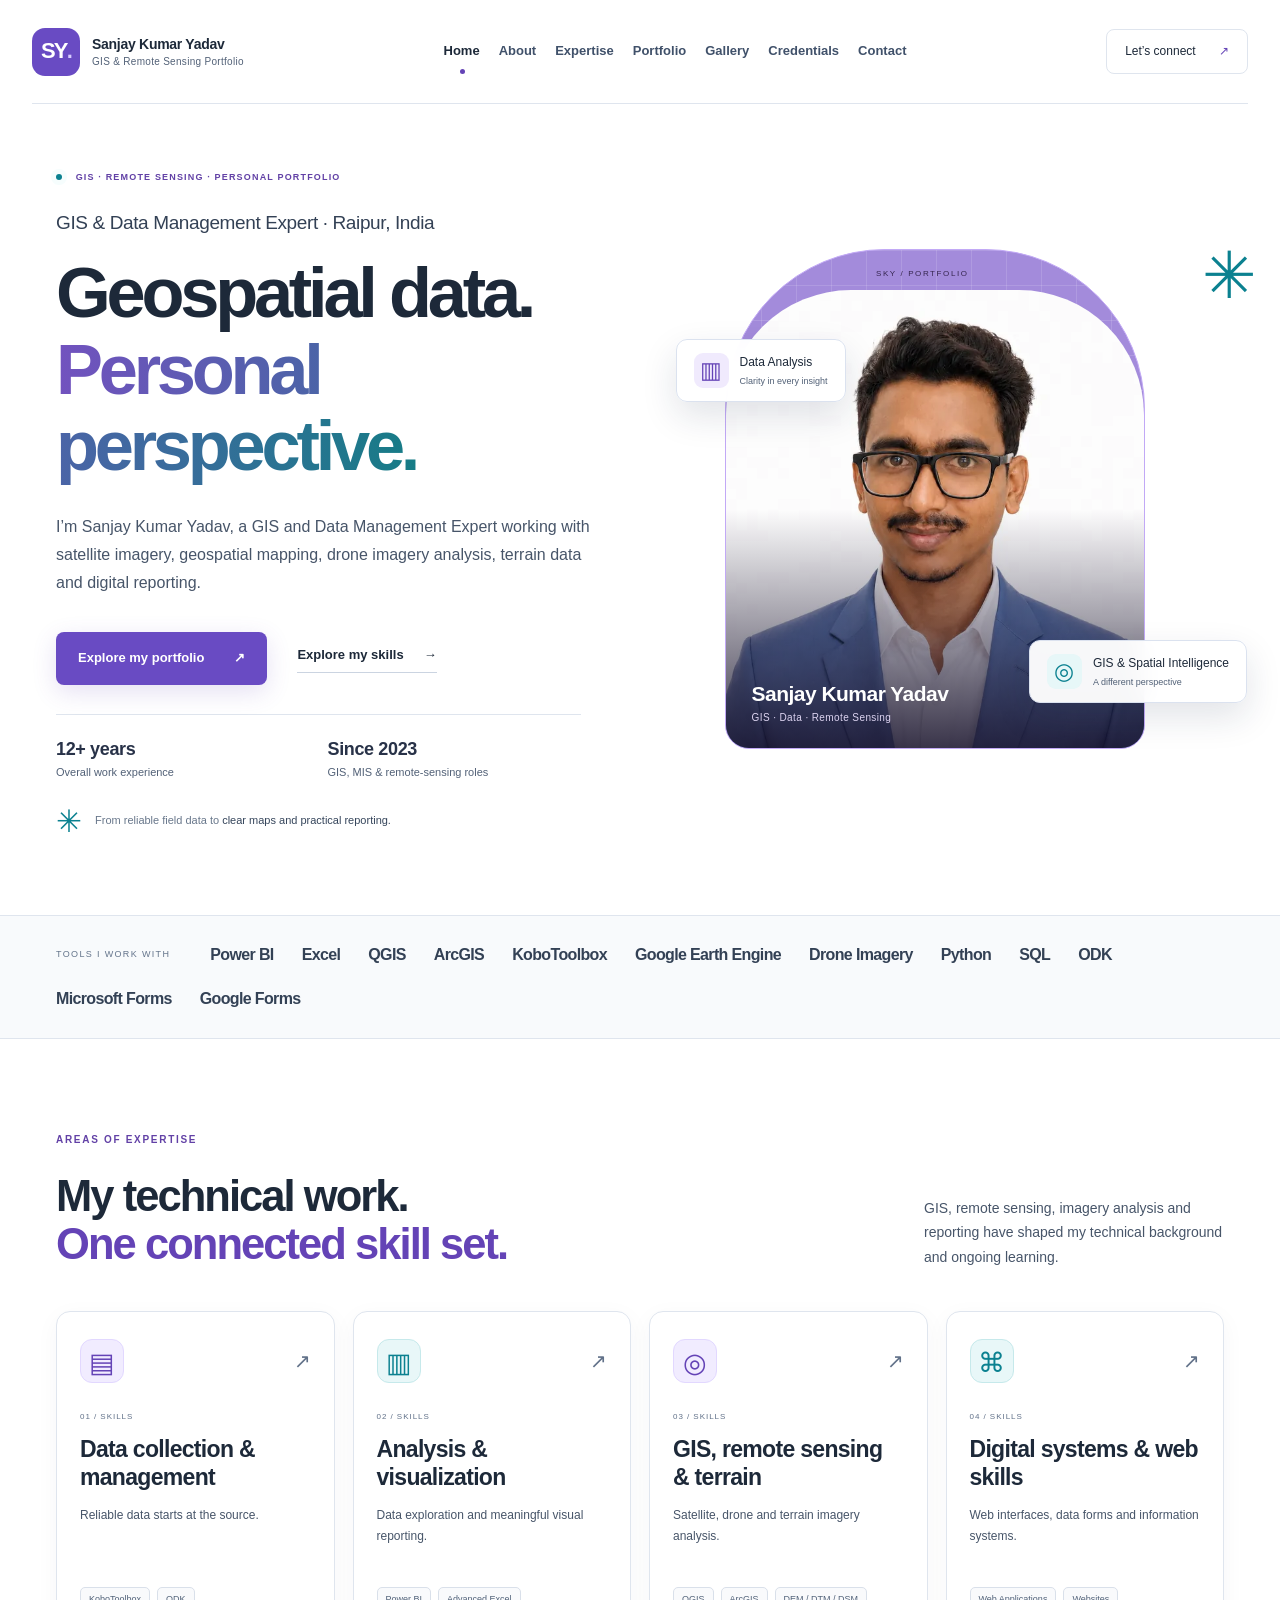
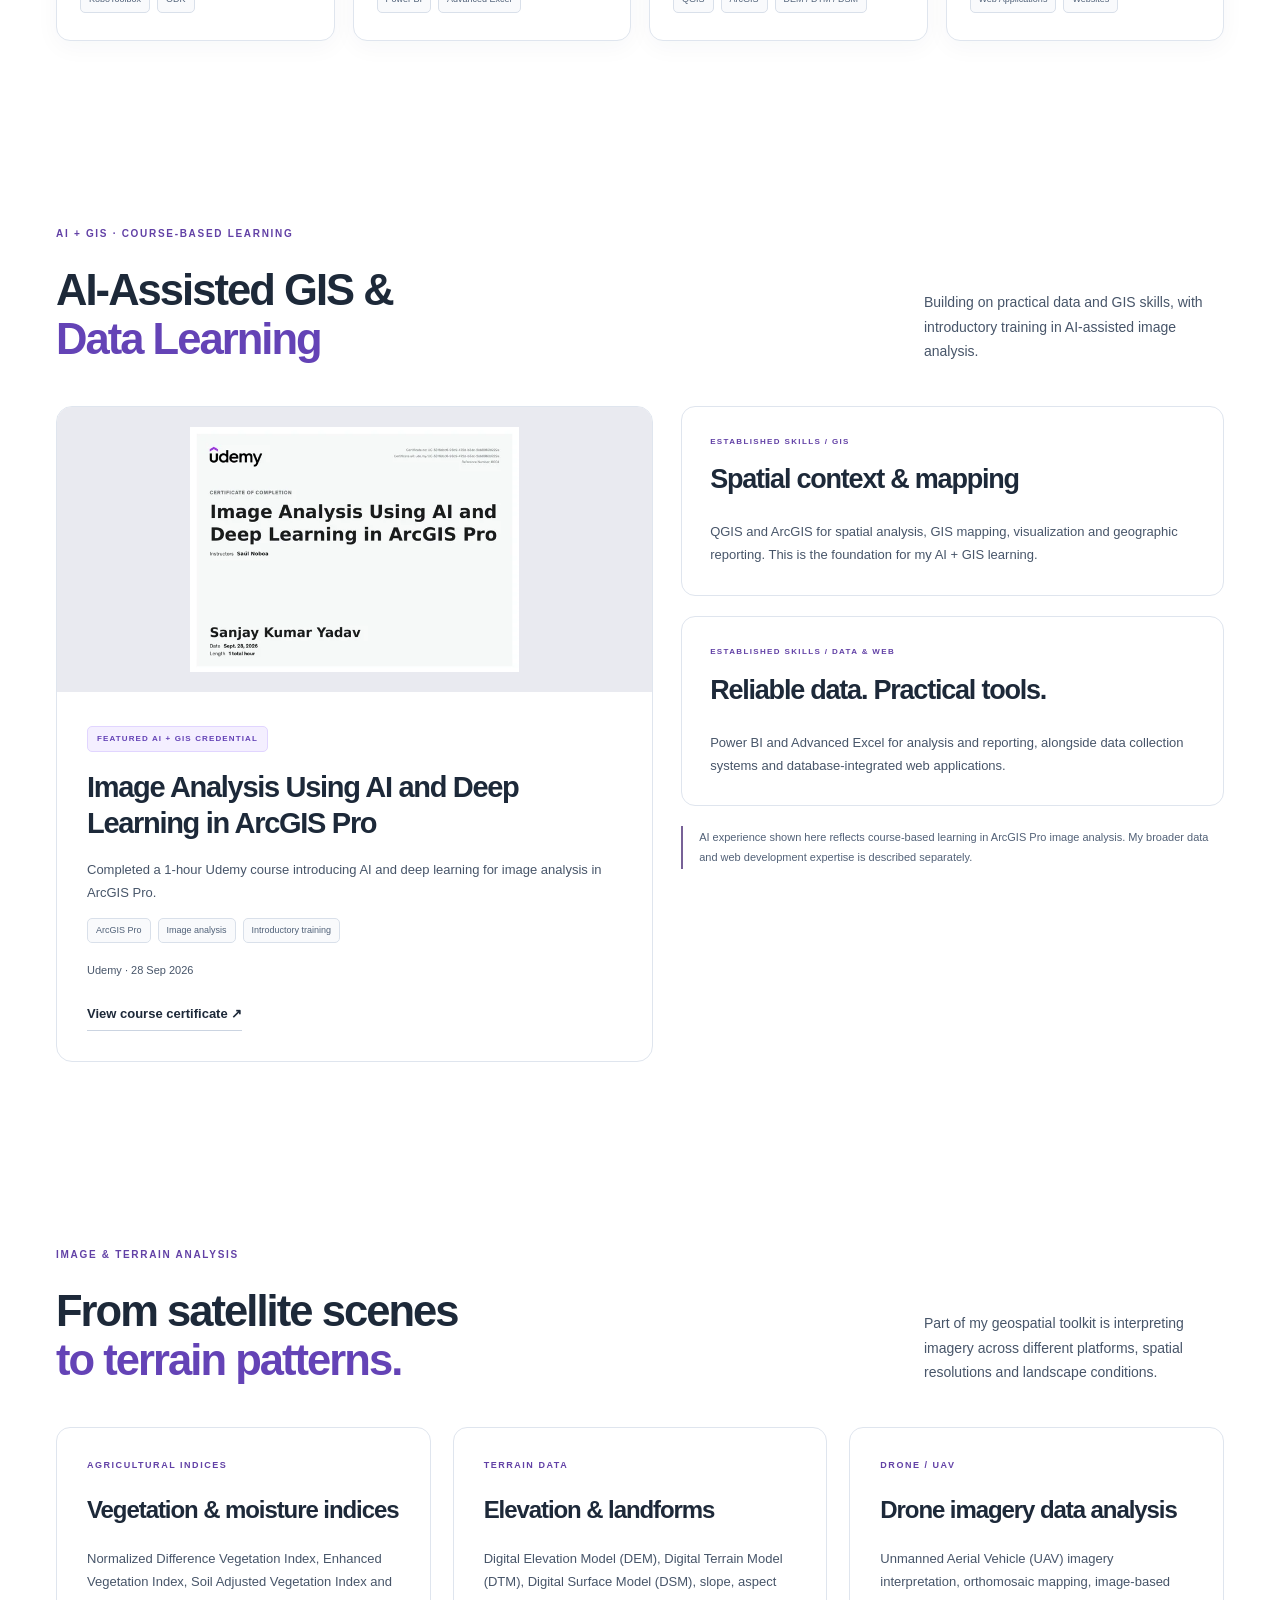
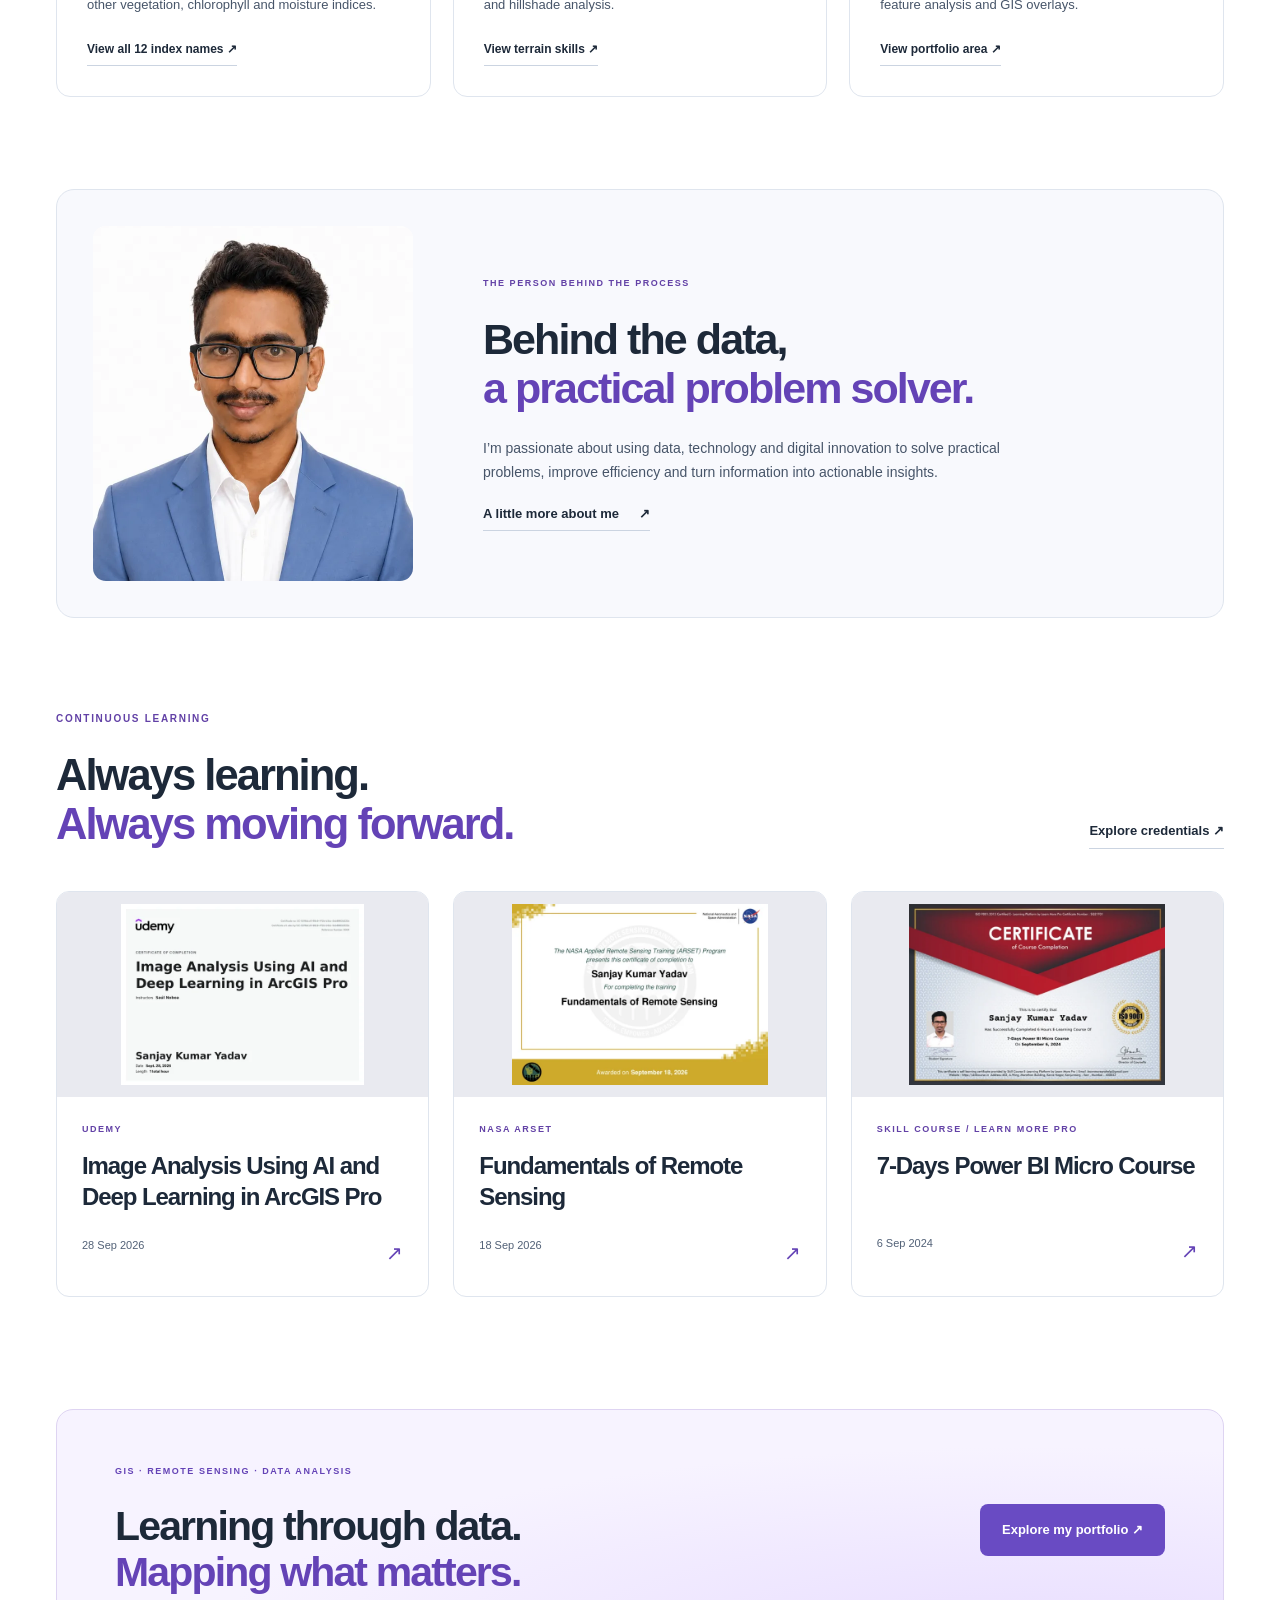
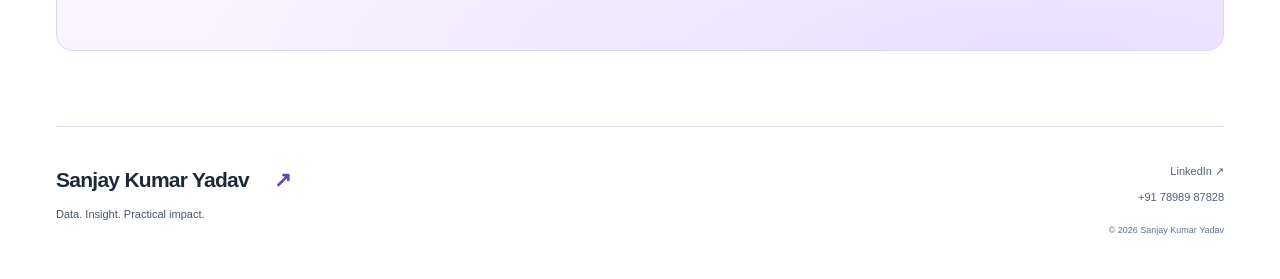
==== docs/index.html @ ac474610 "Include SQL ODK Microsoft Forms and Google Forms in portfolio toolkits" ====
<!doctype html>
<html lang="en"><head>
<meta charset="utf-8">
<meta name="viewport" content="width=device-width,initial-scale=1">
<meta name="theme-color" content="#ffffff">
<meta name="color-scheme" content="light">
<meta name="robots" content="index,follow,max-image-preview:large">
<title>GIS &amp; Remote Sensing Portfolio | Sanjay Kumar Yadav</title>
<meta name="description" content="Personal GIS and remote sensing portfolio of Sanjay Kumar Yadav: multispectral satellite imagery, drone image analysis, terrain models, data visualization and professional experience.">
<link rel="canonical" href="https://sanjayyadaw94-coder.github.io/sky.in/">
<meta property="og:site_name" content="Sanjay Kumar Yadav | GIS Portfolio">
<meta property="og:type" content="website">
<meta property="og:title" content="GIS &amp; Remote Sensing Portfolio | Sanjay Kumar Yadav">
<meta property="og:description" content="Personal GIS and remote sensing portfolio of Sanjay Kumar Yadav: multispectral satellite imagery, drone image analysis, terrain models, data visualization and professional experience.">
<meta property="og:url" content="https://sanjayyadaw94-coder.github.io/sky.in/">
<meta property="og:image" content="https://sanjayyadaw94-coder.github.io/sky.in/assets/portrait.png">
<meta property="og:image:alt" content="Sanjay Kumar Yadav">
<meta name="twitter:card" content="summary">
<meta name="twitter:title" content="GIS &amp; Remote Sensing Portfolio | Sanjay Kumar Yadav">
<meta name="twitter:description" content="Personal GIS and remote sensing portfolio of Sanjay Kumar Yadav: multispectral satellite imagery, drone image analysis, terrain models, data visualization and professional experience.">
<link rel="icon" href="assets/favicon.svg" type="image/svg+xml">
<link rel="stylesheet" href="assets/style.css">
<script src="assets/site.js" defer></script>
<script type="application/ld+json">{"@context":"https://schema.org","@type":"Person","name":"Sanjay Kumar Yadav","jobTitle":"GIS and Data Management Expert","description":"GIS, remote sensing, MIS, data management, reporting and digital solutions professional","address":{"@type":"PostalAddress","addressLocality":"Raipur","addressRegion":"Chhattisgarh","addressCountry":"IN"},"worksFor":{"@type":"Organization","name":"Chhattisgarh Agricon Samiti"},"alumniOf":[],"knowsAbout":["Geographic information systems","Remote sensing","Data analysis","Dashboard development","Digital data collection"],"sameAs":["https://www.linkedin.com/in/sanjay-yadav94"],"url":"https://sanjayyadaw94-coder.github.io/sky.in/"}</script></head>
<body><a class="skip" href="#main">Skip to content</a><header class="header"><a class="brand" href="index.html" aria-label="Sanjay Kumar Yadav home"><span class="monogram">SY<span>.</span></span><span>Sanjay Kumar Yadav<b>GIS &amp; Remote Sensing Portfolio</b></span></a><button type="button" class="menu-button" aria-expanded="false" aria-controls="navigation">Menu <span>☰</span></button><nav id="navigation" aria-label="Main navigation"><a href="index.html" aria-current="page">Home</a><a href="about.html">About</a><a href="expertise.html">Expertise</a><a href="projects.html">Portfolio</a><a href="gallery.html">Gallery</a><a href="credentials.html">Credentials</a><a href="contact.html">Contact</a></nav><a class="header-contact" href="contact.html">Let’s connect <span>↗</span></a></header>
<main id="main">
<section class="hero wrap"><div class="hero-copy">
<p class="eyebrow"><span class="status-dot" aria-hidden="true"></span> GIS · REMOTE SENSING · PERSONAL PORTFOLIO</p>
<p class="hero-hello">GIS &amp; Data Management Expert · Raipur, India</p>
<h1>Geospatial data.<br><em>Personal perspective.</em></h1>
<p class="intro">I’m Sanjay Kumar Yadav, a GIS and Data Management Expert working with satellite imagery, geospatial mapping, drone imagery analysis, terrain data and digital reporting.</p>
<div class="actions"><a class="button" href="projects.html">Explore my portfolio <span aria-hidden="true">↗</span></a><a class="text-link" href="expertise.html">Explore my skills <span aria-hidden="true">→</span></a></div>
<div class="hero-facts" aria-label="Experience highlights"><div><strong>12+ years</strong><span>Overall work experience</span></div><div><strong>Since 2023</strong><span>GIS, MIS &amp; remote-sensing roles</span></div></div>
<div class="hero-signature"><span class="signature-mark" aria-hidden="true">✳</span><span>From reliable field data to <b>clear maps and practical reporting.</b></span></div>
</div><div class="hero-art"><div class="portrait-stage"><span class="portrait-orbit orbit-one"></span><span class="portrait-orbit orbit-two"></span><span class="portrait-grid"></span><span class="portrait-corner">SKY / PORTFOLIO</span><img src="assets/portrait.webp" alt="Sanjay Kumar Yadav, GIS and data management professional" width="1122" height="1402" decoding="async" fetchpriority="high" srcset="assets/portrait-640.webp 640w, assets/portrait.webp 1122w" sizes="(max-width:760px) 90vw, 500px"><div class="portrait-name">Sanjay Kumar Yadav<span>GIS · Data · Remote Sensing</span></div></div><div class="floating-label label-analysis"><span class="badge-icon">▥</span><span>Data Analysis<b>Clarity in every insight</b></span></div><div class="floating-label label-gis"><span class="badge-icon">◎</span><span>GIS & Spatial Intelligence<b>A different perspective</b></span></div><div class="float-star" aria-hidden="true">✳</div></div></section>
<div class="tools-strip"><div class="wrap"><span>TOOLS I WORK WITH</span><strong>Power BI</strong><strong>Excel</strong><strong>QGIS</strong><strong>ArcGIS</strong><strong>KoboToolbox</strong><strong>Google Earth Engine</strong><strong>Drone Imagery</strong><strong>Python</strong><strong>SQL</strong><strong>ODK</strong><strong>Microsoft Forms</strong><strong>Google Forms</strong></div></div>
<section class="section wrap"><div class="section-head reveal"><div><p class="eyebrow">AREAS OF EXPERTISE</p><h2>My technical work.<br><em>One connected skill set.</em></h2></div><p>GIS, remote sensing, imagery analysis and reporting have shaped my technical background and ongoing learning.</p></div><div class="service-grid"><a class="service-card reveal" href="expertise.html#service-01"><div class="card-top"><span class="service-icon">▤</span><span>↗</span></div><span class="service-number">01 / SKILLS</span><h3>Data collection &amp; management</h3><p>Reliable data starts at the source.</p><div class="tags"><span>KoboToolbox</span><span>ODK</span></div></a><a class="service-card reveal" href="expertise.html#service-02"><div class="card-top"><span class="service-icon">▥</span><span>↗</span></div><span class="service-number">02 / SKILLS</span><h3>Analysis &amp; visualization</h3><p>Data exploration and meaningful visual reporting.</p><div class="tags"><span>Power BI</span><span>Advanced Excel</span></div></a><a class="service-card reveal" href="expertise.html#service-03"><div class="card-top"><span class="service-icon">◎</span><span>↗</span></div><span class="service-number">03 / SKILLS</span><h3>GIS, remote sensing &amp; terrain</h3><p>Satellite, drone and terrain imagery analysis.</p><div class="tags"><span>QGIS</span><span>ArcGIS</span><span>DEM / DTM / DSM</span></div></a><a class="service-card reveal" href="expertise.html#service-04"><div class="card-top"><span class="service-icon">⌘</span><span>↗</span></div><span class="service-number">04 / SKILLS</span><h3>Digital systems &amp; web skills</h3><p>Web interfaces, data forms and information systems.</p><div class="tags"><span>Web Applications</span><span>Websites</span></div></a></div></section>
<section class="section wrap ai-section" id="ai-digital-solutions" aria-labelledby="ai-heading">
  <div class="section-head">
    <div><p class="eyebrow">AI + GIS · COURSE-BASED LEARNING</p><h2 id="ai-heading">AI-Assisted GIS &amp;<br><em>Data Learning</em></h2></div>
    <p>Building on practical data and GIS skills, with introductory training in AI-assisted image analysis.</p>
  </div>
  <div class="ai-layout">
    <article class="ai-feature reveal">
      <a class="ai-certificate-image" href="assets/certificates/image-analysis-using-ai-and-deep-learning-in-arcgis-pro.pdf" target="_blank" rel="noopener"><img src="assets/certificates/thumbs/image-analysis-using-ai-and-deep-learning-in-arcgis-pro.webp" alt="Certificate of completion: Image Analysis Using AI and Deep Learning in ArcGIS Pro" width="560" height="380" loading="lazy"></a>
      <div class="ai-feature-copy"><span class="ai-label">FEATURED AI + GIS CREDENTIAL</span><h3>Image Analysis Using AI and Deep Learning in ArcGIS Pro</h3><p>Completed a 1-hour Udemy course introducing AI and deep learning for image analysis in ArcGIS Pro.</p><div class="tags"><span>ArcGIS Pro</span><span>Image analysis</span><span>Introductory training</span></div><p class="ai-date">Udemy · 28 Sep 2026</p><a class="text-link" href="assets/certificates/image-analysis-using-ai-and-deep-learning-in-arcgis-pro.pdf" target="_blank" rel="noopener">View course certificate ↗</a></div>
    </article>
    <div class="ai-foundations">
      <article class="plain-card reveal"><p class="eyebrow">ESTABLISHED SKILLS / GIS</p><h3>Spatial context &amp; mapping</h3><p>QGIS and ArcGIS for spatial analysis, GIS mapping, visualization and geographic reporting. This is the foundation for my AI + GIS learning.</p></article>
      <article class="plain-card reveal"><p class="eyebrow">ESTABLISHED SKILLS / DATA &amp; WEB</p><h3>Reliable data. Practical tools.</h3><p>Power BI and Advanced Excel for analysis and reporting, alongside data collection systems and database-integrated web applications.</p></article>
      <p class="ai-scope">AI experience shown here reflects course-based learning in ArcGIS Pro image analysis. My broader data and web development expertise is described separately.</p>
    </div>
  </div>
</section>

<section class="section wrap portfolio-focus" aria-labelledby="portfolio-focus-heading"><div class="section-head"><div><p class="eyebrow">IMAGE &amp; TERRAIN ANALYSIS</p><h2 id="portfolio-focus-heading">From satellite scenes<br><em>to terrain patterns.</em></h2></div><p>Part of my geospatial toolkit is interpreting imagery across different platforms, spatial resolutions and landscape conditions.</p></div><div class="three-grid">
<article class="plain-card"><p class="eyebrow">AGRICULTURAL INDICES</p><h3>Vegetation &amp; moisture indices</h3><p>Normalized Difference Vegetation Index, Enhanced Vegetation Index, Soil Adjusted Vegetation Index and other vegetation, chlorophyll and moisture indices.</p><a class="text-link" href="expertise.html#agri-indices">View all 12 index names ↗</a></article>
<article class="plain-card"><p class="eyebrow">TERRAIN DATA</p><h3>Elevation &amp; landforms</h3><p>Digital Elevation Model (DEM), Digital Terrain Model (DTM), Digital Surface Model (DSM), slope, aspect and hillshade analysis.</p><a class="text-link" href="expertise.html#sensors-terrain">View terrain skills ↗</a></article>
<article class="plain-card"><p class="eyebrow">DRONE / UAV</p><h3>Drone imagery data analysis</h3><p>Unmanned Aerial Vehicle (UAV) imagery interpretation, orthomosaic mapping, image-based feature analysis and GIS overlays.</p><a class="text-link" href="projects.html#drone-imagery">View portfolio area ↗</a></article>
</div></section>
<section class="about-band wrap reveal"><img src="assets/portrait.webp" alt="Sanjay Kumar Yadav" width="360" height="430" loading="lazy" decoding="async" srcset="assets/portrait-640.webp 640w, assets/portrait.webp 1122w" sizes="(max-width:760px) 90vw, 500px"><div><p class="eyebrow">THE PERSON BEHIND THE PROCESS</p><h2>Behind the data,<br><em>a practical problem solver.</em></h2><p>I’m passionate about using data, technology and digital innovation to solve practical problems, improve efficiency and turn information into actionable insights.</p><a class="text-link" href="about.html">A little more about me <span>↗</span></a></div><span class="vertical-word" aria-hidden="true">CONNECT THE DOTS</span></section>
<section class="section wrap"><div class="section-head"><div><p class="eyebrow">CONTINUOUS LEARNING</p><h2>Always learning.<br><em>Always moving forward.</em></h2></div><a class="text-link" href="credentials.html">Explore credentials ↗</a></div><div class="credential-mini"><a class="mini-credential reveal" href="credentials.html#ai-gis-credential"><img src="assets/certificates/thumbs/image-analysis-using-ai-and-deep-learning-in-arcgis-pro.webp" alt="Image Analysis Using AI and Deep Learning in ArcGIS Pro certificate" width="560" height="380" loading="lazy"><div><p class="eyebrow">Udemy</p><h3>Image Analysis Using AI and Deep Learning in ArcGIS Pro</h3><span>28 Sep 2026 <b>↗</b></span></div></a><a class="mini-credential reveal" href="credentials.html#fundamentals-remote-sensing"><img src="assets/certificates/thumbs/fundamentals-of-remote-sensing.webp" alt="Fundamentals of Remote Sensing certificate" width="560" height="380" loading="lazy"><div><p class="eyebrow">NASA ARSET</p><h3>Fundamentals of Remote Sensing</h3><span>18 Sep 2026 <b>↗</b></span></div></a><a class="mini-credential reveal" href="credentials.html#power-bi-micro-course"><img src="assets/certificates/thumbs/7-days-power-bi-micro-course.webp" alt="7-Days Power BI Micro Course certificate" width="560" height="380" loading="lazy"><div><p class="eyebrow">Skill Course / Learn More Pro</p><h3>7-Days Power BI Micro Course</h3><span>6 Sep 2024 <b>↗</b></span></div></a></div></section>
<section class="cta wrap reveal"><div><p class="eyebrow">GIS · REMOTE SENSING · DATA ANALYSIS</p><h2>Learning through data.<br><em>Mapping what matters.</em></h2></div><a class="button light" href="projects.html">Explore my portfolio ↗</a></section></main><footer class="wrap footer"><div><a class="footer-name" href="index.html">Sanjay Kumar Yadav<span>↗</span></a><p>Data. Insight. Practical impact.</p></div><div><a href="https://www.linkedin.com/in/sanjay-yadav94" target="_blank" rel="noopener noreferrer">LinkedIn ↗</a><a href="tel:+917898987828">+91 78989 87828</a><small>© 2026 Sanjay Kumar Yadav</small></div></footer></body></html>
---- docs/assets/style.css ----
:root{--bg:#ffffff;--panel:#ffffff;--panel2:#f7f9fc;--ink:#1d2939;--muted:#526177;--line:#dfe5ee;--accent:#6443b6;--violet:#694bc3;--cyan:#0b8190;--sans:'Segoe UI',Arial,sans-serif}*{box-sizing:border-box}
html{scroll-behavior:smooth;scroll-padding-top:100px}
body{margin:0;background:var(--bg);color:var(--ink);font-family:var(--sans);font-size:16px;line-height:1.75}
a{color:inherit;text-decoration:none}
button{font:inherit}
img{display:block;max-width:100%;height:auto}
p,h1,h2,h3{margin-top:0}
p{color:var(--muted)}
h1,h2,h3{line-height:1.12;letter-spacing:-.045em}
h1{font-size:clamp(56px,5.7vw,86px);font-weight:650;margin-bottom:28px}
h2{font-size:clamp(32px,3.4vw,49px);font-weight:600;margin-bottom:24px}
h3{font-size:27px;font-weight:600}
em{font-style:normal;color:var(--accent)}
a:focus-visible,button:focus-visible{outline:3px solid var(--cyan);outline-offset:6px}
.wrap{width:min(1240px,calc(100% - 112px));margin-inline:auto}
.header{width:min(1360px,calc(100% - 64px));margin:auto;min-height:104px;display:flex;align-items:center;justify-content:space-between;gap:28px;border-bottom:1px solid var(--line);position:relative;z-index:10}
.brand{display:flex;align-items:center;gap:12px;white-space:nowrap}
.monogram{display:flex;align-items:center;justify-content:center;background:var(--violet);border-radius:13px;font-size:22px;font-weight:750;letter-spacing:-.08em;width:48px;height:48px;color:#fff}
.monogram span{color:#d7cbff}
.brand>span:last-child{font-size:14px;font-weight:600;line-height:1.5;letter-spacing:-.02em}
.brand b{display:block;color:var(--muted);font-size:10px;font-weight:400;letter-spacing:.03em}
.header nav{display:flex;gap:27px;font-size:13px;color:#aeb6c5}
.header nav a{padding:9px 0;position:relative}
.header nav a:hover,.header nav a[aria-current]{color:white}
.header nav a[aria-current]:after{content:'';position:absolute;width:5px;height:5px;background:var(--accent);border-radius:50%;bottom:-2px;left:calc(50% - 2px)}
.header-contact{background:#212334;border:1px solid #3a354f;border-radius:8px;padding:11px 18px;font-size:12px;white-space:nowrap}
.header-contact span{color:var(--accent);margin-left:20px}
.menu-button{display:none}
.hero{display:grid;grid-template-columns:1.2fr 1fr;align-items:center;gap:70px;padding-block:88px 96px;min-height:730px}
.eyebrow{font-size:10px;font-weight:650;letter-spacing:.17em;text-transform:uppercase;color:var(--accent);margin-bottom:24px;line-height:1.7}
.hero .eyebrow{font-size:9px;letter-spacing:.13em}
.status-dot{width:6px;height:6px;background:var(--cyan);border-radius:50%;display:inline-block;margin-right:10px;box-shadow:0 0 0 5px #83dfe412}
.hero-hello{font-size:21px;letter-spacing:-.02em;color:#cdd2df;margin-bottom:15px}
.hero h1{font-size:clamp(56px,5.7vw,83px);letter-spacing:-.06em}
.hero h1 em{background:linear-gradient(90deg,#b8a2ff,#83dfe4);background-clip:text;-webkit-background-clip:text;color:transparent}
.intro{font-size:16px;line-height:1.85;max-width:460px}
.actions{display:flex;align-items:center;gap:30px;flex-wrap:wrap;margin-top:35px}
.button{display:inline-flex;align-items:center;justify-content:center;gap:30px;border-radius:8px;background:var(--violet);color:white;padding:15px 22px;font-size:13px;font-weight:600;box-shadow:0 7px 28px #7147e023;transition:transform .2s,background .2s}
.button:hover{transform:translateY(-3px);background:#9c7af5}
.text-link{display:inline-flex;gap:20px;align-items:center;font-size:13px;font-weight:600;color:var(--ink);border-bottom:1px solid #424b60;padding-bottom:5px}
.text-link:hover{color:var(--accent)}
.hero-signature{display:flex;align-items:center;gap:13px;margin-top:42px;font-size:11px;color:#939fb5;line-height:1.6}
.hero-signature b{font-weight:500;color:#c0c9da}
.signature-mark{font-size:31px;color:var(--cyan);line-height:1}
.hero-art{position:relative;padding:10px 6px 18px}
.portrait-stage{position:relative;background:#a38bdb;border-radius:160px 160px 24px 24px;isolation:isolate;aspect-ratio:.84;max-height:500px;border:1px solid #c2a9f6;overflow:hidden}
.portrait-stage>img{position:absolute;width:100%;height:92%;object-fit:cover;object-position:center top;bottom:0;z-index:1;mix-blend-mode:normal;border-radius:125px 125px 0 0}
.portrait-stage:after{content:'';position:absolute;bottom:0;left:0;right:0;height:48%;background:linear-gradient(transparent,#17112ad9);z-index:2}
.portrait-grid{position:absolute;inset:0;background-image:linear-gradient(#fff2 1px,transparent 1px),linear-gradient(90deg,#fff2 1px,transparent 1px);background-size:35px 35px}
.portrait-corner{position:absolute;top:17px;left:36%;font-size:8px;letter-spacing:.2em;color:#362650;z-index:3}
.portrait-name{position:absolute;z-index:3;bottom:22px;left:26px;color:white;font-size:21px;font-weight:600;line-height:1.6;letter-spacing:-.025em}
.portrait-name span{display:block;font-size:10px;font-weight:400;letter-spacing:.04em;color:#ddd4f1}
.floating-label{position:absolute;z-index:4;display:flex;align-items:center;gap:11px;padding:13px 17px;background:#171d2bee;border:1px solid #3b4358;border-radius:11px;box-shadow:0 14px 35px #0004;backdrop-filter:blur(12px);font-size:12px;line-height:1.45;animation:float 6s ease-in-out infinite}
.floating-label b{display:block;font-size:9px;font-weight:400;color:#a7b1c5;margin-top:3px}
.label-analysis{left:-43px;top:100px}
.label-gis{right:-23px;bottom:64px;animation-delay:-3s}
.badge-icon{width:35px;height:35px;border-radius:9px;background:#ac94ff1c;color:var(--accent);display:grid;place-items:center;font-size:23px}
.label-gis .badge-icon{color:var(--cyan);background:#83dfe417}
.float-star{position:absolute;right:-32px;top:4px;font-size:65px;line-height:1;color:var(--cyan);z-index:5;animation:rotate 30s linear infinite}
.tools-strip{background:#111623;border-block:1px solid var(--line);padding-block:25px}
.tools-strip .wrap{display:flex;gap:28px;justify-content:space-between;align-items:center}
.tools-strip span{font-size:9px;letter-spacing:.15em;color:#818fa9}
.tools-strip strong{font-size:21px;letter-spacing:-.04em;font-weight:550;color:#c0cada}
.section{padding-block:92px}
.section-head{display:flex;justify-content:space-between;align-items:flex-end;gap:50px;margin-bottom:42px}
.section-head h2{margin-bottom:0}
.section-head>p{max-width:300px;font-size:14px;margin:0}
.service-grid{display:grid;grid-template-columns:repeat(4,1fr);gap:18px}
.service-card{padding:27px 23px;background:linear-gradient(135deg,#181e2d,#121824);border:1px solid var(--line);border-radius:14px;position:relative;display:flex;flex-direction:column;transition:transform .3s,border-color .3s;min-height:330px}
.service-card:hover{transform:translateY(-7px);border-color:#7c62ba}
.card-top{display:flex;justify-content:space-between;align-items:center;margin-bottom:27px}
.card-top>span:last-child{color:#77839d;font-size:20px}
.service-icon{width:44px;height:44px;display:grid;place-items:center;background:#a68aff16;color:var(--accent);border:1px solid #a68aff23;border-radius:12px;font-size:27px}
.service-card:nth-child(2n) .service-icon{color:var(--cyan);background:#83dfe412;border-color:#83dfe422}
.service-number{font-size:8px;color:#6e7c96;letter-spacing:.12em;margin-bottom:12px}
.service-card h3{font-size:23px;line-height:1.2;letter-spacing:-.03em;margin-bottom:14px}
.service-card p{font-size:12px;flex:1}
.tags{display:flex;flex-wrap:wrap;gap:7px}
.tags span{font-size:9px;border:1px solid #303a4d;padding:4px 8px;border-radius:5px;color:#a8b4cb}
.about-band{background:#141a28;border:1px solid var(--line);border-radius:18px;display:grid;grid-template-columns:320px 1fr;gap:70px;padding:36px;align-items:center;position:relative}
.about-band>img{width:100%;height:355px;object-fit:cover;object-position:50% 15%;border-radius:13px;background:#fff}
.about-band h2{font-size:43px;max-width:600px}
.about-band p{font-size:14px;max-width:560px}
.about-band .eyebrow{font-size:9px}
.vertical-word{display:none}
.credential-mini{display:grid;grid-template-columns:repeat(3,1fr);gap:24px}
.mini-credential{background:var(--panel);border:1px solid var(--line);border-radius:13px;overflow:hidden;transition:transform .25s}
.mini-credential:hover{transform:translateY(-5px)}
.mini-credential>img{width:100%;height:205px;object-fit:contain;background:#e9eaf0;padding:12px}
.mini-credential>div{padding:25px}
.mini-credential .eyebrow{font-size:9px;margin-bottom:13px}
.mini-credential h3{font-size:24px;min-height:60px;line-height:1.3}
.mini-credential span{font-size:11px;color:#9aa9c0;display:flex;justify-content:space-between}
.mini-credential span b{color:var(--accent);font-size:20px;font-weight:400}
.cta{background:radial-gradient(ellipse at 85% 100%,#3f2d65,transparent 60%),#1e2035;border:1px solid #3a3658;padding:54px 58px;display:flex;align-items:center;justify-content:space-between;gap:35px;border-radius:17px;margin-block:20px 75px;position:relative}
.cta .eyebrow{font-size:9px;color:#c3b2ff}
.cta h2{font-size:41px;margin:0}
.cta h2 em{color:#b6a1ff}
.button.light{background:#ece7ff;color:#29203c;box-shadow:none}
.button.light:hover{background:#d5c9ff}
.footer{border-top:1px solid var(--line);padding-block:35px 40px;display:flex;justify-content:space-between;gap:30px}
.footer-name{font-size:21px;font-weight:600;letter-spacing:-.035em}
.footer-name span{margin-left:25px;color:var(--accent)}
.footer p{font-size:11px;margin-top:7px}
.footer>div:last-child{display:flex;flex-direction:column;align-items:flex-end;gap:7px;font-size:11px;color:#b2bed4}
.footer small{font-size:9px;color:#738199;margin-top:9px}
.page-heading{padding-block:75px 48px;position:relative}
.page-heading h1{font-size:clamp(52px,6vw,85px);max-width:1000px}
.lead{max-width:670px;font-size:17px}
.about-detail{display:grid;grid-template-columns:360px 1fr;gap:75px;align-items:center;padding-block:15px 40px}
.portrait{aspect-ratio:4/4.8;object-fit:cover;object-position:50% 0;border-radius:20px;background:#fff;border:1px solid #706593}
.about-detail p{font-size:15px}
.about-detail .button{margin-top:14px}
.three-grid{display:grid;grid-template-columns:repeat(3,1fr);gap:22px;margin-top:35px}
.plain-card{background:var(--panel);border:1px solid var(--line);border-radius:14px;padding:30px}
.plain-card h3{font-size:27px}
.plain-card p{font-size:13px}
.plain-card .eyebrow{font-size:9px}
.expertise-list{display:grid;grid-template-columns:1fr 1fr;gap:24px;padding-bottom:10px}
.expertise-row{background:var(--panel);border:1px solid var(--line);border-radius:16px;padding:35px;display:grid;grid-template-columns:45px 1fr;gap:20px;position:relative;scroll-margin-top:30px}
.number{color:var(--accent);font-size:21px;font-weight:600}
.expertise-row h2{font-size:30px;margin-bottom:20px}
.expertise-row p{font-size:14px}
.expertise-row .tags span{font-size:10px}
.row-arrow{display:none}
.skill-cloud{display:flex;flex-wrap:wrap;gap:11px;margin-top:30px}
.skill-cloud span{background:var(--panel);border:1px solid var(--line);border-radius:8px;padding:11px 18px;font-size:12px;color:#c5cfe1}
.solution-list{display:grid;grid-template-columns:1fr 1fr;gap:30px;padding-bottom:60px}
.solution-card{border:1px solid var(--line);border-radius:16px;overflow:hidden;background:var(--panel)}
.solution-visual{background:#e4e8ee;position:relative;padding:15px 15px 20px}
.solution-visual>img{width:100%;max-height:280px;object-fit:contain}
.solution-visual>span{display:block;color:#5c6371;font-size:8px;letter-spacing:.15em;padding-left:15px}
.solution-copy{padding:32px}
.solution-copy h2{font-size:31px}
.solution-copy .eyebrow{font-size:9px}
.solution-copy p{font-size:14px}
.workflow{font-size:11px!important;background:#202738;border-left:2px solid var(--accent);padding:15px;border-radius:0 7px 7px 0;margin-block:25px}
.verification-note{border:1px solid #3a3555;border-left:3px solid var(--accent);border-radius:8px;background:#191a2b;padding:18px 23px;font-size:12px;color:#aeb7ca}
.verification-note strong{color:#e5ddff}
.filters{display:flex;gap:10px;flex-wrap:wrap;margin-block:30px}
.filters button{background:var(--panel);border:1px solid var(--line);border-radius:7px;padding:10px 17px;color:#acb8cf;font-size:12px;cursor:pointer}
.filters button.active{background:#9a79f2;color:white;border-color:#9a79f2}
.credentials-grid{display:grid;grid-template-columns:repeat(3,1fr);gap:23px;padding-bottom:60px}
.credential-card{display:flex;flex-direction:column;overflow:hidden;background:var(--panel);border:1px solid var(--line);border-radius:13px;padding:0 25px 25px}
.credential-card[hidden]{display:none}
.certificate-preview{display:block;margin:0 -25px 22px;background:#e9eaf0;border-bottom:1px solid var(--line);padding:14px}
.certificate-preview img{width:100%;height:190px;object-fit:contain}
.credential-card .eyebrow{font-size:9px;margin-bottom:13px}
.credential-card h2{font-size:23px;letter-spacing:-.02em;line-height:1.3;margin-bottom:16px}
.credential-card>p:not(.eyebrow){font-size:11px}
.credential-meta{display:flex;justify-content:space-between;gap:13px;border-top:1px solid var(--line);padding-top:14px;margin-top:auto;color:#b7c2d6;font-size:10px}
.credential-id{font-size:9px!important;overflow-wrap:anywhere;margin:13px 0 0}
.credential-card .text-link{align-self:flex-start;font-size:11px;margin-top:20px}
.diploma-preview{height:219px;margin:0 -25px 22px;display:flex;flex-direction:column;align-items:center;justify-content:center;gap:15px;background:radial-gradient(ellipse,#39305b,#1a1e30);font-size:9px;letter-spacing:.15em;color:#b5a0f3}
.diploma-preview span{font-size:60px;line-height:1}
.contact-grid{display:grid;grid-template-columns:1fr 1fr;gap:35px;padding-bottom:80px}
.contact-card{background:var(--panel);border:1px solid var(--line);border-radius:12px;padding:25px 30px;margin-bottom:15px;display:flex;flex-direction:column;transition:border-color .25s,transform .25s}
.contact-card:hover{border-color:var(--violet);transform:translateX(4px)}
.contact-card .eyebrow{font-size:9px;margin-bottom:12px}
.contact-card strong{font-size:27px;font-weight:550;letter-spacing:-.035em;line-height:1.35}
.contact-card>span:last-child{font-size:11px;color:#8f9db6;margin-top:10px}
.contact-panel{border:1px solid #43395f;background:radial-gradient(ellipse at 100% 0,#35264e,transparent 70%),#1a1d2d;padding:40px;border-radius:16px}
.contact-panel h2{font-size:40px}
.contact-panel p,.contact-panel ol{font-size:13px;color:#b8bfd3}
.contact-panel .eyebrow{font-size:9px;color:var(--accent)}
.contact-panel ol{padding-left:20px;line-height:2.2;margin-block:25px}
.privacy-note{font-size:10px!important;margin-top:25px}
.skip{position:fixed;top:-100px;left:10px;padding:12px;background:var(--violet);color:white;z-index:100}
.skip:focus{top:10px}
.sr-only{position:absolute;width:1px;height:1px;padding:0;margin:-1px;overflow:hidden;clip:rect(0,0,0,0);white-space:nowrap;border:0}
.reveal{transition:opacity .6s,transform .6s}
.awaiting{opacity:0;transform:translateY(18px)}
@keyframes float{0%,100%{transform:translateY(0)}50%{transform:translateY(-9px)}}
@keyframes rotate{to{transform:rotate(360deg)}}
@media(max-width:1150px){.wrap{width:calc(100% - 70px)}
.header{width:calc(100% - 50px)}
.header nav{gap:18px}
.header-contact{display:none}
.hero{gap:50px;padding-block:65px}
.hero h1{font-size:65px}
.hero .eyebrow{font-size:8px}
.hero-art{max-width:420px}
.service-grid{grid-template-columns:repeat(2,1fr)}
.service-card{min-height:300px}
.service-card h3{font-size:27px}
.about-band{grid-template-columns:260px 1fr;gap:38px}
.about-band h2{font-size:35px}
.credentials-grid{grid-template-columns:repeat(2,1fr)}
.tools-strip strong{font-size:18px}
.label-analysis{left:-23px}
.label-gis{right:-10px}
.float-star{right:-15px}
.expertise-row{padding:27px;grid-template-columns:30px 1fr;gap:12px}
.expertise-row h2{font-size:28px}}
@media(max-width:760px){.wrap{width:calc(100% - 40px)}
.header{width:calc(100% - 40px);min-height:83px;gap:15px}
.brand>span:last-child{font-size:12px}
.brand b{font-size:8px}
.monogram{width:40px;height:40px;font-size:20px;border-radius:10px}
.menu-button{display:block;background:var(--panel);color:#cdd5e4;border:1px solid #343e53;border-radius:7px;font-size:11px;padding:8px 12px}
.menu-button span{margin-left:7px}
.header nav{display:none;position:absolute;top:calc(100% + 1px);left:-20px;right:-20px;padding:20px 25px;background:#151b29;border-bottom:1px solid #3d4155;box-shadow:0 20px 30px #0005;flex-direction:column;gap:12px}
.header nav.open{display:flex}
.header nav a{align-self:flex-start}
.hero{grid-template-columns:1fr;gap:40px;padding-block:45px 55px;min-height:0}
.hero .eyebrow{font-size:8px;letter-spacing:.1em;margin-bottom:25px}
.hero-hello{font-size:20px}
.hero h1{font-size:clamp(49px,10.4vw,70px);letter-spacing:-.055em;margin-bottom:25px}
.intro{font-size:15px;max-width:100%}
.actions{gap:25px;margin-top:28px}
.button{font-size:12px;padding:14px 20px;gap:25px}
.hero-signature{margin-top:28px;font-size:10px}
.hero-art{width:calc(100% - 40px);max-width:390px;margin-inline:auto;padding-top:10px}
.portrait-stage{aspect-ratio:.87;border-radius:140px 140px 18px 18px}
.portrait-stage>img{height:91%}
.portrait-name{font-size:18px;bottom:20px;left:22px}
.portrait-name span{font-size:9px}
.floating-label{padding:10px 12px;font-size:10px;gap:8px;border-radius:9px}
.floating-label b{font-size:8px}
.badge-icon{width:29px;height:29px;font-size:21px}
.label-analysis{left:-24px;top:70px}
.label-gis{right:-24px;bottom:58px}
.float-star{font-size:44px;right:-17px;top:10px}
.tools-strip .wrap{flex-wrap:wrap;justify-content:flex-start;gap:17px 27px}
.tools-strip span{width:100%;font-size:8px}
.tools-strip strong{font-size:18px}
.section{padding-block:60px}
.section-head{display:block;margin-bottom:30px}
.section-head>p,.section-head>a{margin-top:22px;max-width:100%}
.section-head>p{font-size:13px}
.service-grid{gap:13px}
.service-card{padding:21px 17px;min-height:295px;border-radius:12px}
.service-card h3{font-size:22px}
.card-top{margin-bottom:22px}
.service-icon{width:38px;height:38px;font-size:24px}
.service-number{font-size:7px}
.service-card p{font-size:11px}
.tags{gap:4px}
.tags span{font-size:8px;padding:3px 6px}
.about-band{grid-template-columns:1fr;gap:28px;padding:24px}
.about-band>img{height:340px;max-width:300px}
.about-band h2{font-size:33px}
.about-band p{font-size:13px}
.credential-mini{grid-template-columns:1fr;gap:22px}
.mini-credential>img{height:215px}
.mini-credential h3{min-height:0;font-size:25px}
.cta{display:block;padding:32px 26px;margin-block:10px 50px}
.cta h2{font-size:32px}
.cta .button{margin-top:28px}
.footer{display:block;padding-block:25px}
.footer>div:last-child{align-items:flex-start;margin-top:24px}
.page-heading{padding-block:48px 30px}
.page-heading h1{font-size:clamp(46px,10.3vw,68px)}
.lead{font-size:15px}
.about-detail{grid-template-columns:1fr;gap:30px;padding-top:5px}
.portrait{max-width:350px}
.about-detail p{font-size:14px}
.three-grid{grid-template-columns:1fr}
.expertise-list{grid-template-columns:1fr;gap:18px}
.expertise-row{padding:27px 22px;grid-template-columns:28px 1fr}
.expertise-row h2{font-size:28px}
.expertise-row p{font-size:13px}
.skill-cloud{gap:8px}
.skill-cloud span{font-size:10px;padding:8px 12px}
.solution-list{grid-template-columns:1fr;gap:25px}
.solution-copy{padding:25px}
.solution-copy h2{font-size:29px}
.solution-copy p{font-size:13px}
.credentials-grid{grid-template-columns:1fr}
.certificate-preview img{height:205px}
.credential-card h2{font-size:24px}
.verification-note{font-size:11px;padding:18px}
.filters{gap:7px}
.filters button{font-size:10px;padding:9px 12px}
.contact-grid{grid-template-columns:1fr;gap:22px;padding-bottom:45px}
.contact-card{padding:25px}
.contact-card strong{font-size:25px}
.contact-panel{padding:30px 25px}
.contact-panel h2{font-size:34px}}
@media(max-width:370px){.service-grid{grid-template-columns:1fr}
.hero h1{font-size:46px}
.hero .eyebrow{font-size:7px}
.brand>span:last-child{font-size:11px}}
@media(prefers-reduced-motion:reduce){html{scroll-behavior:auto}*,*:before,*:after{transition:none!important;animation:none!important}
.awaiting{opacity:1;transform:none}}
@media print{body{background:white;color:#111}
.header,.hero-art,.cta,.filters,.footer{display:none}
p{color:#333}
.wrap{width:100%}
.page-heading{padding-block:10px}
h1{font-size:42px}
h2,h3,em{color:#111}
.credential-card,.service-card,.plain-card{background:white;break-inside:avoid}
.awaiting{opacity:1;transform:none}
.credential-preview{background:white}}

/* Evidence-based AI + GIS learning feature. */
.ai-layout{display:grid;grid-template-columns:1.1fr 1fr;gap:28px}.ai-feature{border:1px solid #635088;background:linear-gradient(145deg,#222039,#131925);border-radius:16px;overflow:hidden}.ai-certificate-image{display:block;padding:20px;background:#e9eaf0}.ai-certificate-image img{width:100%;height:245px;object-fit:contain}.ai-feature-copy{padding:30px}.ai-label{display:inline-block;font-size:8px;font-weight:650;letter-spacing:.14em;color:#cab6ff;background:#ad8bff18;border:1px solid #ac94ff35;border-radius:5px;padding:5px 9px;margin-bottom:17px}.ai-feature h3{font-size:29px;line-height:1.25;margin-bottom:18px}.ai-feature p{font-size:13px}.ai-feature .ai-date{font-size:11px;margin-block:18px}.ai-foundations{display:flex;flex-direction:column;gap:20px}.ai-foundations .plain-card{padding:28px}.ai-foundations h3{font-size:27px}.ai-foundations .eyebrow{font-size:8px;margin-bottom:16px}.ai-foundations p{margin-bottom:0}.ai-scope{font-size:11px;color:#9eacc3;border-left:2px solid #776197;padding:2px 0 2px 16px;margin:0}.credential-card.ai-highlight{border-color:#ac94ff;box-shadow:0 0 0 1px #ac94ff20}.ai-highlight>.ai-label{align-self:flex-start}.ai-highlight>.eyebrow{margin-top:0}@media(max-width:760px){.ai-layout{grid-template-columns:1fr;gap:22px}.ai-feature-copy{padding:25px}.ai-feature h3{font-size:26px}.ai-certificate-image{padding:13px}.ai-certificate-image img{height:205px}.ai-foundations .plain-card{padding:25px}.ai-foundations h3{font-size:25px}.ai-section .section-head h2{font-size:31px}}

/* Detailed sample-data solution visuals. */
.solution-image-link{display:block}.solution-image-link:focus-visible{outline-offset:-5px}.solution-visual.dashboard,.solution-visual.map{background:#0c1220;padding:0}.solution-visual.dashboard img,.solution-visual.map img{width:100%;height:auto;max-height:none;object-fit:contain}.solution-visual>span{display:flex;justify-content:space-between;gap:12px;align-items:center;padding:14px 20px;font-size:8px;line-height:1.6}.solution-visual.dashboard>span,.solution-visual.map>span{color:#b9c6df;background:#182136;border-top:1px solid #34415b}.solution-visual>span>a{font-size:9px;color:#8de2eb;letter-spacing:0;white-space:nowrap}.solution-visual.forms>span>a,.solution-visual.web>span>a{color:#30485e}@media(max-width:420px){.solution-visual>span{padding:12px;font-size:7px}.solution-visual>span>a{font-size:8px}}

/* Responsive website and field-survey photo-style visuals. */
.solution-visual.forms,.solution-visual.web{background:#0c1220;padding:0}.solution-visual.forms img,.solution-visual.web img{width:100%;height:auto;aspect-ratio:8/5;max-height:none;object-fit:cover}.solution-visual.forms>span,.solution-visual.web>span{background:#182136;border-top:1px solid #34415b;color:#b9c6df}.solution-visual.forms>span>a,.solution-visual.web>span>a{color:#8de2eb}.visual-note{font-size:9px!important;color:#9daac1;border-left:2px solid #685490;padding-left:10px;margin-bottom:19px}


/* Light theme: white site background, accessible text and surfaces */
/* Theme tokens are defined at the top of this stylesheet. */
body { background: #ffffff; color: var(--ink); }
.header nav { color: #536177; }
.header nav a:hover,
.header nav a[aria-current] { color: var(--ink); }
.header-contact { background: #fff; border-color: var(--line); }
.hero-hello { color: #334155; }
.hero h1 em {
  background: linear-gradient(90deg, #7252bf, #167c86);
  -webkit-background-clip: text;
  background-clip: text;
}
.hero-signature { color: #68778b; }
.hero-signature b { color: #35455b; }
.text-link { border-bottom-color: #cbd4e1; }
.floating-label {
  color: var(--ink);
  background: rgba(255,255,255,.96);
  border-color: #dbe2ef;
  box-shadow: 0 14px 35px #1b2b4620;
}
.floating-label b { color: #526177; }
.badge-icon { background: #f0eafd; }
.label-gis .badge-icon { background: #e7f7f8; }
.tools-strip { background: #f8fafc; }
.tools-strip span { color: #64748b; }
.tools-strip strong { color: #334155; }
.service-card {
  background: #ffffff;
  box-shadow: 0 6px 24px #25354b0a;
}
.card-top>span:last-child,
.service-number { color: #617189; }
.service-icon { background: #f1ecff; border-color: #e2d8ff; }
.service-card:nth-child(2n) .service-icon {
  background: #e8f7f8;
  border-color: #c6e9eb;
}
.tags span { border-color: #d9e0ea; color: #506178; background: #f9fafc; }
.about-band { background: #f8f9fd; }
.mini-credential span { color: #526177; }
.cta {
  background: radial-gradient(ellipse at 85% 100%, #e8ddff, transparent 60%), #f7f3ff;
  border-color: #ded4f2;
}
.cta .eyebrow, .cta h2 em { color: var(--accent); }
.button.light { background: var(--violet); color: #ffffff; }
.button.light:hover { background: #5434aa; }
.footer>div:last-child { color: #526177; }
.footer small { color: #64748b; }
.skill-cloud span { color: #526177; }
.workflow { background: #f5f7fb; }
.verification-note {
  background: #faf8ff;
  border-color: #ded5f3;
  color: #526177;
}
.verification-note strong { color: #3f315d; }
.filters button { color: #526177; }
.credential-meta { color: #526177; }
.diploma-preview {
  background: radial-gradient(ellipse, #e6e0f8, #f8f9fd);
  color: #7152ac;
}
.contact-card>span:last-child { color: #526177; }
.contact-panel {
  background: radial-gradient(ellipse at 100% 0, #eee8fb, transparent 70%), #f9faff;
  border-color: #ded5f3;
}
.contact-panel p, .contact-panel ol { color: #526177; }
.ai-feature { background: #ffffff; border-color: var(--line); }
.ai-label { color: var(--accent); background: #f4efff; border-color: #e1d5ff; }
.ai-scope, .visual-note { color: #526177; }
.solution-visual.dashboard,
.solution-visual.map,
.solution-visual.forms,
.solution-visual.web { background: #f9fafc; }
.solution-visual.dashboard>span,
.solution-visual.map>span,
.solution-visual.forms>span,
.solution-visual.web>span {
  background: #ffffff;
  color: #526177;
  border-top-color: var(--line);
}
.solution-visual>span>a,
.solution-visual.forms>span>a,
.solution-visual.web>span>a { color: var(--accent); }
@media (max-width: 760px) {
  .menu-button { color: var(--ink); border-color: var(--line); }
  .header nav {
    background: #ffffff;
    border-bottom-color: var(--line);
    box-shadow: 0 20px 30px #1e293b1c;
  }
}


/* Portfolio refresh: CV-based GIS profile, careers and workflow case studies */
:root { color-scheme:light; }
body { -webkit-font-smoothing:antialiased; text-rendering:optimizeLegibility; }
main { overflow:clip; }
.header { max-width:1400px; }
.header nav { gap:19px; }
.header nav a { font-weight:600; }
.button { box-shadow:0 7px 24px #6443b62a; }
.button:focus-visible,.text-link:focus-visible { outline:3px solid #147d89; outline-offset:4px; }
.hero { min-height:700px; gap:56px; padding-block:66px 78px; }
.hero h1 { font-size:clamp(48px,5.5vw,76px); line-height:1.09; }
.hero-hello { font-size:19px; line-height:1.45; margin-bottom:18px; }
.hero .intro { max-width:540px; font-size:16px; line-height:1.75; }
.hero-facts { display:grid; grid-template-columns:repeat(2,minmax(0,1fr)); gap:18px; border-top:1px solid var(--line); padding-top:22px; margin-top:29px; max-width:525px; }
.hero-facts div { display:flex; flex-direction:column; gap:3px; }
.hero-facts strong { font-size:18px; line-height:1.35; letter-spacing:-.02em; color:#283248; font-weight:700; }
.hero-facts span { font-size:11px; line-height:1.6; color:var(--muted); }
.hero-signature { margin-top:24px; max-width:490px; }
.tools-strip .wrap { flex-wrap:wrap; justify-content:flex-start; gap:16px 28px; }
.tools-strip strong { font-size:16px; white-space:nowrap; }
.tools-strip span { margin-right:12px; }
.featured-grid { display:grid; grid-template-columns:repeat(3,minmax(0,1fr)); gap:22px; }
.featured-card { display:flex; flex-direction:column; padding:19px; border:1px solid var(--line); border-radius:17px; background:#fff; box-shadow:0 12px 36px #1f30470a; transition:transform .25s,box-shadow .25s,border-color .25s; }
.featured-card:hover { transform:translateY(-5px); box-shadow:0 18px 36px #1f30471a; border-color:#b8a4e4; }
.featured-card .eyebrow { font-size:9px; margin:17px 0 11px; }
.featured-card h3 { font-size:24px; letter-spacing:-.035em; line-height:1.3; margin-bottom:12px; }
.featured-card p:not(.eyebrow) { font-size:12px; line-height:1.75; flex:1; }
.featured-link { display:inline-block; align-self:flex-start; color:var(--accent); font-weight:650; font-size:12px; padding:6px 0; border-bottom:1px solid #dbd1f1; }
.featured-art { min-height:130px; display:flex; align-items:center; justify-content:center; gap:12px; border-radius:12px; background:linear-gradient(135deg,#f2ecff,#e9f6f9); color:#4c3983; font-size:17px; font-weight:700; letter-spacing:-.02em; }
.featured-art span:not(.visual-arrow) { background:#ffffffdb; border:1px solid #dfd8f3; border-radius:10px; padding:11px 15px; box-shadow:0 4px 12px #3d35510b; }
.featured-art .visual-arrow { color:#6b45bc; }
.art-s2 { background:linear-gradient(135deg,#f0f5fc,#e1f7ea); color:#285b51; }
.art-qa { background:linear-gradient(135deg,#f2f3fc,#f3edff); }
.showcase-note { margin-top:18px; font-size:11px; }
.projects-heading { max-width:1240px; }
.projects-heading h1 { max-width:1000px; }
.project-intro-pills { display:flex; flex-wrap:wrap; gap:9px; margin:25px 0 5px; }
.project-intro-pills span { padding:6px 12px; border-radius:100px; background:#f6f2ff; color:#6240a5; border:1px solid #e4d9fa; font-size:11px; font-weight:600; }
.project-disclosure { background:#f8f9fd; border:1px solid var(--line); border-radius:15px; padding:22px 28px; }
.project-disclosure strong { color:#2a344a; font-size:14px; }
.project-disclosure p { font-size:12px; margin:5px 0 0; line-height:1.7; }
.project-workflows { padding-top:74px; }
.project-workflows .filters { align-items:center; margin-block:0 24px; }
.filter-count { margin-left:auto; font-size:11px; color:var(--muted); }
.project-case-list { display:grid; gap:29px; }
.project-case { display:grid; grid-template-columns:minmax(0,.85fr) minmax(0,1.15fr); gap:32px; padding:24px; border:1px solid var(--line); border-radius:18px; background:#ffffff; box-shadow:0 14px 36px #28344e0c; scroll-margin-top:20px; }
.project-case[hidden] { display:none!important; }
.project-case-visual { min-height:360px; display:flex; flex-direction:column; justify-content:space-between; padding:20px; border-radius:12px; color:#21354f; overflow:hidden; background:linear-gradient(140deg,#f3efff,#eef7fc); position:relative; }
.project-case-visual:before { content:""; position:absolute; inset:0; pointer-events:none; opacity:.6; background-image:linear-gradient(#ffffff80 1px,transparent 1px),linear-gradient(90deg,#ffffff80 1px,transparent 1px); background-size:31px 31px; }
.project-case-visual.is-optical { background:linear-gradient(145deg,#e5f7eb,#e8f1ff); }
.project-case-visual.is-qa { background:linear-gradient(145deg,#eef5fc,#efeaff); }
.case-visual-header,.case-visual-footer { position:relative; z-index:1; display:flex; justify-content:space-between; gap:15px; flex-wrap:wrap; font-size:9px; letter-spacing:.1em; font-weight:700; color:#536483; }
.case-visual-footer { font-size:8px; }
.visual-steps { display:flex; align-items:center; justify-content:center; flex-wrap:wrap; gap:10px; position:relative; z-index:1; }
.visual-steps span { background:#ffffffed; color:#263b53; border:1px solid #cbd7ec; box-shadow:0 10px 26px #263a561a; border-radius:12px; padding:14px 15px; font-weight:700; font-size:14px; text-align:center; }
.visual-steps b { font-size:20px; color:var(--accent); }
.project-case-copy { padding:13px 8px 13px 0; }
.project-case-copy .eyebrow { margin-bottom:12px; }
.project-case-copy h2 { font-size:clamp(29px,3vw,39px); margin-bottom:15px; }
.project-summary { font-size:14px; line-height:1.75; }
.project-detail-grid { display:grid; grid-template-columns:1fr 1fr; gap:19px; padding-block:20px; margin:14px 0 17px; border-block:1px solid var(--line); }
.project-detail-grid div { min-width:0; }
.project-detail-grid dt { font-size:9px; font-weight:750; letter-spacing:.12em; text-transform:uppercase; color:var(--accent); margin-bottom:7px; }
.project-detail-grid dd { margin:0; color:var(--muted); font-size:11px; line-height:1.65; }
.project-case-copy .tags { margin-bottom:22px; }
.project-case-copy .tags span { font-size:10px; }
.case-contact { font-size:12px; }
.method-grid { display:grid; grid-template-columns:repeat(4,minmax(0,1fr)); gap:18px; }
.method-grid>div { padding:23px; border-radius:14px; background:#f8f9fd; border:1px solid var(--line); }
.method-grid span { display:block; color:var(--accent); font-size:12px; font-weight:750; margin-bottom:18px; }
.method-grid h3 { font-size:24px; margin-bottom:12px; }
.method-grid p { font-size:12px; line-height:1.7; margin-bottom:0; }
.career-grid { display:grid; grid-template-columns:minmax(0,1.2fr) minmax(0,1fr); gap:52px; }
.career-column { min-width:0; }
.career-column>h3 { font-size:26px; margin-bottom:22px; }
.career-timeline { list-style:none; padding:0 0 0 26px; margin:0; border-left:2px solid #e5dcf4; }
.career-timeline li { position:relative; padding:0 0 29px 6px; }
.career-timeline li:before { content:""; position:absolute; width:10px; height:10px; border-radius:50%; background:var(--violet); border:3px solid #fff; box-shadow:0 0 0 1px #c1b1df; left:-33px; top:6px; }
.career-timeline time { display:block; font-size:11px; color:var(--accent); font-weight:700; letter-spacing:.02em; margin-bottom:7px; }
.career-timeline strong { display:block; color:var(--ink); font-size:17px; line-height:1.4; }
.career-timeline li>span { display:block; color:#59677b; font-size:12px; margin-top:3px; }
.career-timeline p { font-size:12px; line-height:1.75; margin:9px 0 0; }
.education-panel { padding:22px; border:1px solid var(--line); border-radius:14px; background:#f8f9fc; margin-top:12px; }
.education-panel .eyebrow { margin-bottom:12px; }
.education-panel>div { display:flex; justify-content:space-between; gap:20px; padding:12px 0; border-bottom:1px solid var(--line); font-size:13px; }
.education-panel>div:last-child { border-bottom:none; }
.education-panel strong { color:var(--ink); }
.education-panel span { color:var(--muted); }
.education-strip { margin-block:0 43px; padding:28px 32px; background:#f9faff; border:1px solid var(--line); border-radius:16px; display:flex; justify-content:space-between; align-items:center; gap:22px; }
.education-strip .eyebrow { margin-bottom:8px; }
.education-strip h2 { font-size:29px; margin-bottom:6px; }
.education-strip p { margin:0; font-size:12px; }
.education-pair { display:flex; gap:16px; flex-wrap:wrap; }
.education-pair>div { display:flex; flex-direction:column; gap:5px; background:#fff; border:1px solid var(--line); border-radius:10px; padding:14px 20px; min-width:155px; }
.education-pair strong { font-size:14px; color:var(--ink); }
.education-pair span { font-size:12px; color:var(--muted); }
.contact-email { font-size:clamp(16px,2.2vw,22px)!important; overflow-wrap:anywhere; }
@media(max-width:1120px) {
 .hero { grid-template-columns:minmax(0,1.08fr) minmax(0,.92fr); gap:36px; }
 .hero h1 { font-size:clamp(44px,5.4vw,70px); }
 .featured-grid { gap:14px; }
 .featured-card { padding:16px; }
 .featured-card h3 { font-size:21px; }
}
@media(max-width:1050px) {
 .menu-button { display:block; margin-left:auto; background:#fff; color:var(--ink); border:1px solid var(--line); border-radius:8px; padding:9px 13px; cursor:pointer; }
 .header nav { display:none; position:absolute; top:calc(100% + 1px); left:-12px; right:-12px; flex-direction:column; gap:10px; padding:19px 25px; background:#fff; border:1px solid var(--line); border-radius:0 0 12px 12px; box-shadow:0 20px 30px #25365018; }
 .header nav.open { display:flex; }
 .header nav a { align-self:flex-start; }
}
@media(max-width:900px) {
 .featured-grid,.method-grid { grid-template-columns:repeat(2,minmax(0,1fr)); }
 .project-case { grid-template-columns:1fr; }
 .project-case-visual { min-height:240px; }
 .career-grid { grid-template-columns:1fr; gap:34px; }
}
@media(max-width:760px) {
 .hero { display:grid; grid-template-columns:1fr; gap:40px; padding-block:43px 52px; min-height:0; }
 .hero h1 { font-size:clamp(43px,9.8vw,62px); }
 .hero .intro { font-size:15px; }
 .hero-hello { font-size:16px; }
 .hero-facts strong { font-size:17px; }
 .tools-strip strong { font-size:15px; }
 .featured-grid,.method-grid,.project-detail-grid { grid-template-columns:1fr; }
 .featured-art { min-height:116px; }
 .featured-card h3 { font-size:24px; }
 .project-disclosure { padding:19px; }
 .project-case { padding:14px; gap:18px; }
 .project-case-visual { min-height:200px; padding:15px; }
 .project-case-copy { padding:6px 5px 11px; }
 .project-case-copy h2 { font-size:29px; }
 .project-detail-grid { gap:15px; }
 .filter-count { width:100%; margin:0; }
 .education-strip { display:block; padding:24px; }
 .education-pair { margin-top:17px; }
 .education-pair>div { flex:1; min-width:125px; }
 .career-column>h3 { font-size:24px; }
}
@media(max-width:420px) {
 .hero-facts { gap:9px; }
 .hero-facts strong { font-size:15px; }
 .featured-art { gap:7px; }
 .featured-art span:not(.visual-arrow) { padding:10px; font-size:13px; }
 .visual-steps span { font-size:11px; padding:10px; }
 .case-visual-header { font-size:8px; }
}

/* Portfolio index catalog and imagery capability cards */
.indices-section, .sensor-section { scroll-margin-top:28px; }
.indices-section { padding-top:78px; }
.sensor-grid .plain-card { display:flex; flex-direction:column; gap:5px; background:#fff; box-shadow:0 10px 30px #29415c0b; }
.sensor-grid .plain-card h3 { font-size:25px; }
.sensor-grid .plain-card p { font-size:12px; line-height:1.75; }
.sensor-grid .plain-card strong { color:#273d50; font-weight:650; }
.sensor-footnote { font-size:11px; color:var(--muted); padding:14px 0 0; line-height:1.7; }
.project-case-visual.is-drone { background:linear-gradient(145deg,#edf8ee,#e8f2ff); }
.project-case-visual.is-terrain { background:linear-gradient(145deg,#f8f1e8,#edf6ee); }
.portfolio-focus .plain-card { display:flex; flex-direction:column; }
.portfolio-focus .plain-card h3 { font-size:24px; }
.portfolio-focus .plain-card p:not(.eyebrow) { flex:1; }
.portfolio-focus .plain-card .text-link { align-self:flex-start; font-size:12px; margin-top:10px; }
.gallery-disclosure { font-size:12px; line-height:1.7; }
.header .brand { min-width:0; }
.header .brand>span:last-child { min-width:0; overflow-wrap:normal; }
.header .brand b { max-width:245px; overflow-wrap:normal; line-height:1.4; }
.header .menu-button { flex-shrink:0; }
@media(max-width:760px) {
.index-table { min-width:870px; }
 .indices-section, .sensor-section { padding-top:50px; }
 .sensor-grid { grid-template-columns:1fr; }
 .header { gap:8px; }
 .header .brand { gap:8px; }
 .header .brand>span:last-child { white-space:normal; line-height:1.3; }
 .header .brand b { font-size:8px; max-width:165px; }
 .header .menu-button { padding:8px 9px; }
}


/* Full-name-only index list */
.index-name-grid{list-style:none;margin:0;padding:0;display:grid;grid-template-columns:repeat(3,minmax(0,1fr));gap:15px}
.index-name-card{border:1px solid var(--line);background:#fff;border-radius:12px;padding:22px 20px;font-size:15px;font-weight:600;line-height:1.5;color:var(--ink);box-shadow:0 8px 23px #26374c0b}
@media(max-width:900px){.index-name-grid{grid-template-columns:repeat(2,minmax(0,1fr))}}
@media(max-width:560px){.index-name-grid{grid-template-columns:1fr}.index-name-card{padding:17px 18px}}


/* High-priority readable light portfolio: responsive type and contrast */
:root { color-scheme: light; }
body { background: var(--bg); color: var(--ink); }
p { color: #475569; }
button, a { -webkit-tap-highlight-color: transparent; }
a:focus-visible, button:focus-visible, .index-table-scroll:focus-visible { outline: 3px solid #0b7280; outline-offset: 3px; }
.header nav a { color: #40516a; }
.header nav a:hover, .header nav a[aria-current="page"] { color: #1d2939; }
.header nav a[aria-current="page"]::after { background: #6443b6; }
.filters button.active, .filters button[aria-pressed="true"] { background: #6241a6; border-color: #6241a6; color: #fff; }
.button:hover { background: #5435a3; color: #fff; }
.button.light:hover { background: #5435a3; color: #fff; }
.eyebrow { color: #6241a6; }
.index-name-card { color: #263448; }
.contact-card .eyebrow, .credential-card .eyebrow { color: #6241a6; }
@media (max-width: 1050px) {
  .header nav a { font-size: 15px; min-height: 42px; display: flex; align-items: center; }
  .menu-button { min-height: 44px; font-size: 14px; color: #1d2939; }
}
@media (max-width: 760px) {
  body { font-size: 16px; line-height: 1.65; }
  .eyebrow, .hero .eyebrow, .about-band .eyebrow,
  .cta .eyebrow, .plain-card .eyebrow,
  .credential-card .eyebrow, .ai-foundations .eyebrow,
  .contact-card .eyebrow, .contact-panel .eyebrow,
  .service-number, .service-card .service-number,
  .ai-label, .service-card .eyebrow { font-size: 11px; letter-spacing: .09em; }
  .brand > span:last-child { font-size: 13px; }
  .brand b, .header .brand b { font-size: 10px; }
  .menu-button { font-size: 14px; min-height: 44px; padding-inline: 12px; }
  .header nav a { font-size: 15px; }
  .intro, .lead, .about-detail p { font-size: 15px; }
  .hero-signature, .hero-signature b,
  .tools-strip span, .footer p, .footer small,
  .mini-credential span, .credential-mini span,
  .credential-card > p:not(.eyebrow), .credential-meta,
  .verification-note, .ai-scope, .privacy-note,
  .solution-visual > span, .visual-note, .visual-note a,
  .case-visual-header, .case-visual-footer,
  .project-case-copy .eyebrow, .project-detail-grid dt,
  .project-detail-grid dd, .project-case-copy .tags span,
  .project-disclosure p, .showcase-note,
  .footer > div:last-child, .footer small { font-size: 12px; }
  .status-dot { width: 7px; height: 7px; }
  .tags span, .service-card .tags span,
  .expertise-row .tags span, .skill-cloud span,
  .credential-card .text-link { font-size: 12px; line-height: 1.5; }
  .service-card p, .plain-card p,
  .ai-feature p, .ai-foundations p,
  .project-summary, .solution-copy p,
  .solution-copy .workflow { font-size: 13px; line-height: 1.7; }
  .service-card h3 { font-size: 21px; }
  .floating-label { font-size: 12px; }
  .floating-label b { font-size: 11px; color: #475569; }
  .portrait-corner, .service-icon, .service-number { line-height: 1.5; }
  .portrait-corner { font-size: 10px; }
  .filters button { font-size: 13px; min-height: 44px; padding: 10px 14px; }
  .text-link, .button, .case-contact, .featured-link { font-size: 13px; }
  .button { min-height: 44px; }
  .header nav { background: #fff; }
  .about-band p, .footer > div:last-child, .section-head > p { color: #475569; }
  .index-name-card { font-size: 15px; }
}
@media (max-width: 370px) {
  .hero .eyebrow { font-size: 10px; }
  .brand > span:last-child { font-size: 12px; }
  .brand b, .header .brand b { font-size: 9px; }
}
@media (prefers-contrast: more) {
  :root { --muted: #334155; --line: #9aa9bd; }
  .service-card, .plain-card, .project-case, .index-name-card { border-color: #8995a9; }
  .filters button:focus-visible, a:focus-visible, button:focus-visible { outline-width: 4px; }
}

/* Floating index icons and explanatory captions */
.index-name-card { display:flex; align-items:flex-start; gap:15px; min-height:138px; }
.index-float-icon { flex:none; display:inline-flex; align-items:center; justify-content:center; width:43px; height:43px; border-radius:12px; background:#eef6f2; border:1px solid #d6e8df; font-size:22px; line-height:1; animation:indexIconFloat 4s ease-in-out infinite; animation-delay:var(--float-delay,0s); }
.index-card-copy { display:flex; flex-direction:column; gap:8px; min-width:0; }
.index-card-name { font-size:14px; line-height:1.45; font-weight:700; color:#243448; }
.index-card-use { font-size:12px; line-height:1.65; color:#526177; font-weight:400; }
.index-use-note { font-size:12px; line-height:1.7; margin-top:18px; }
@keyframes indexIconFloat { 0%,100%{transform:translateY(0)} 50%{transform:translateY(-6px)} }
@media(max-width:760px) { .index-name-card { min-height:118px; } .index-card-name { font-size:15px; } .index-card-use { font-size:13px; } }
@media(prefers-reduced-motion:reduce) { .index-float-icon { animation:none; transform:none; } }
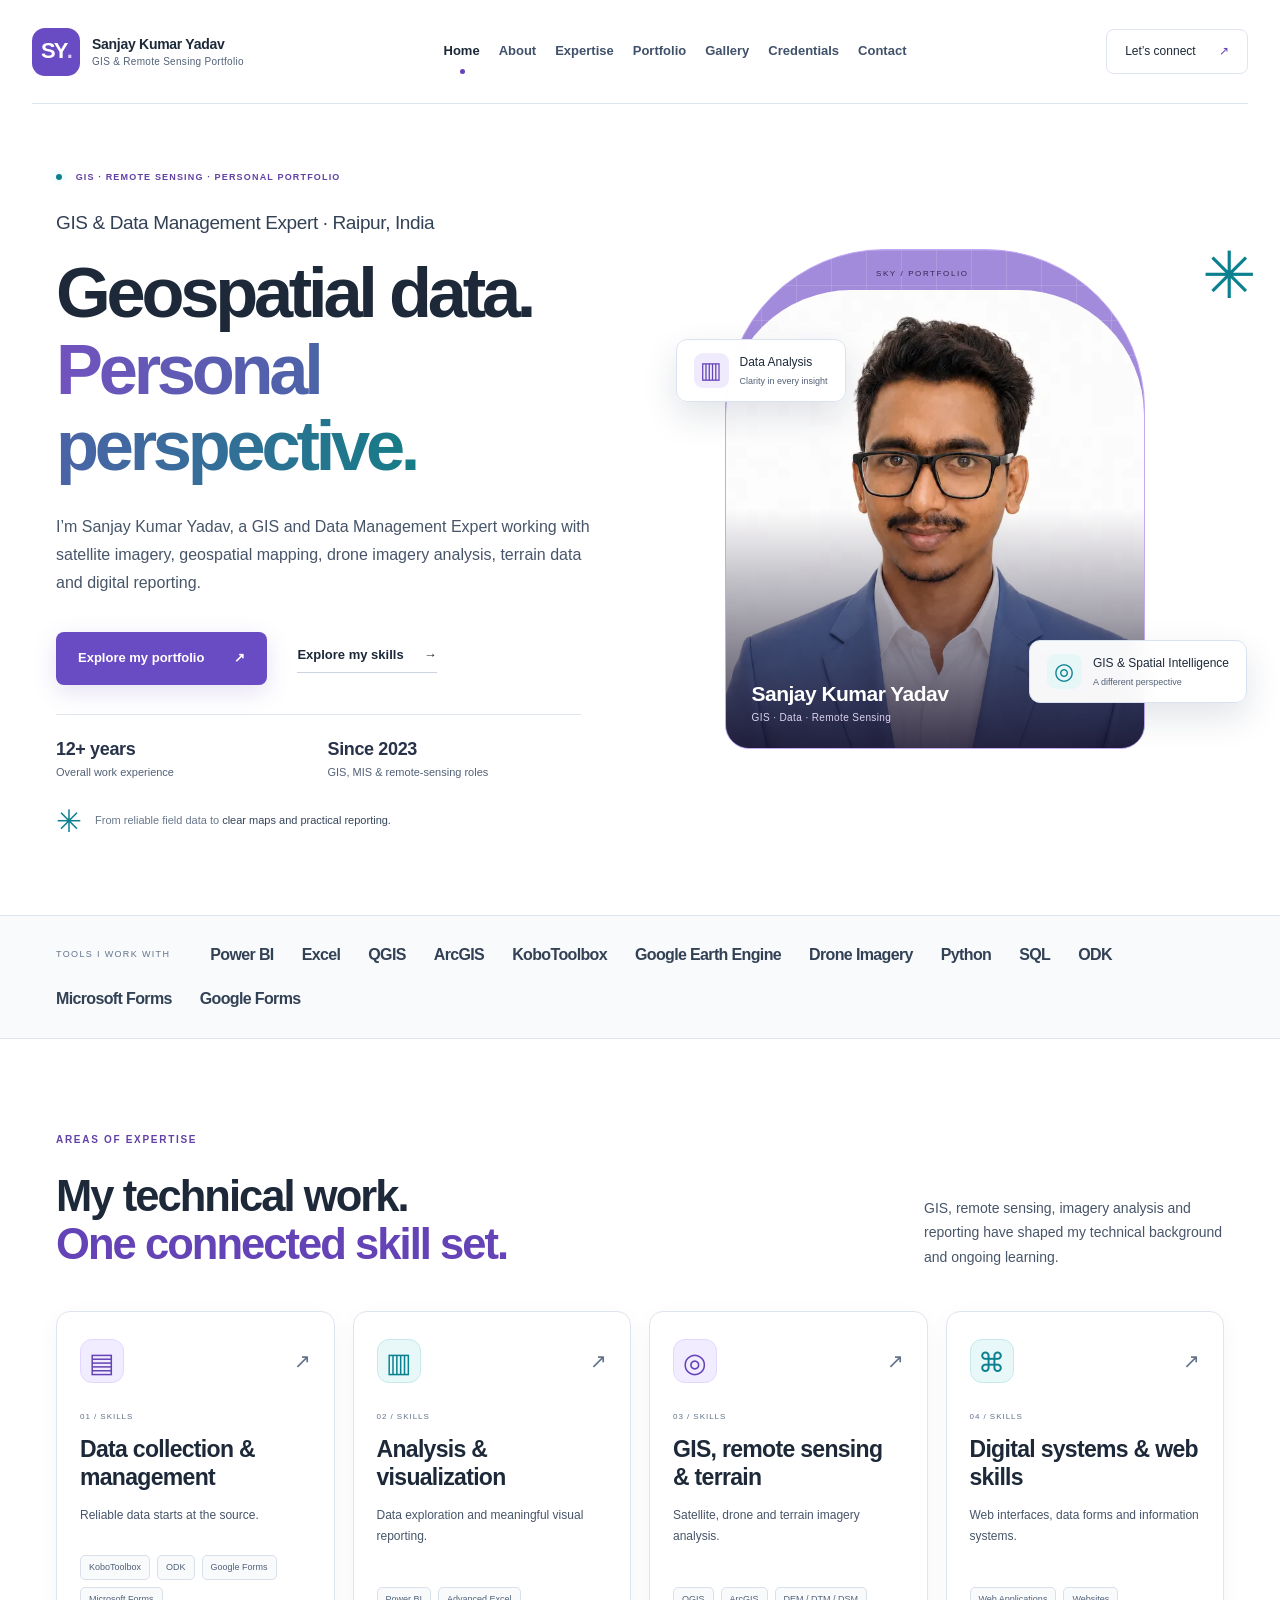
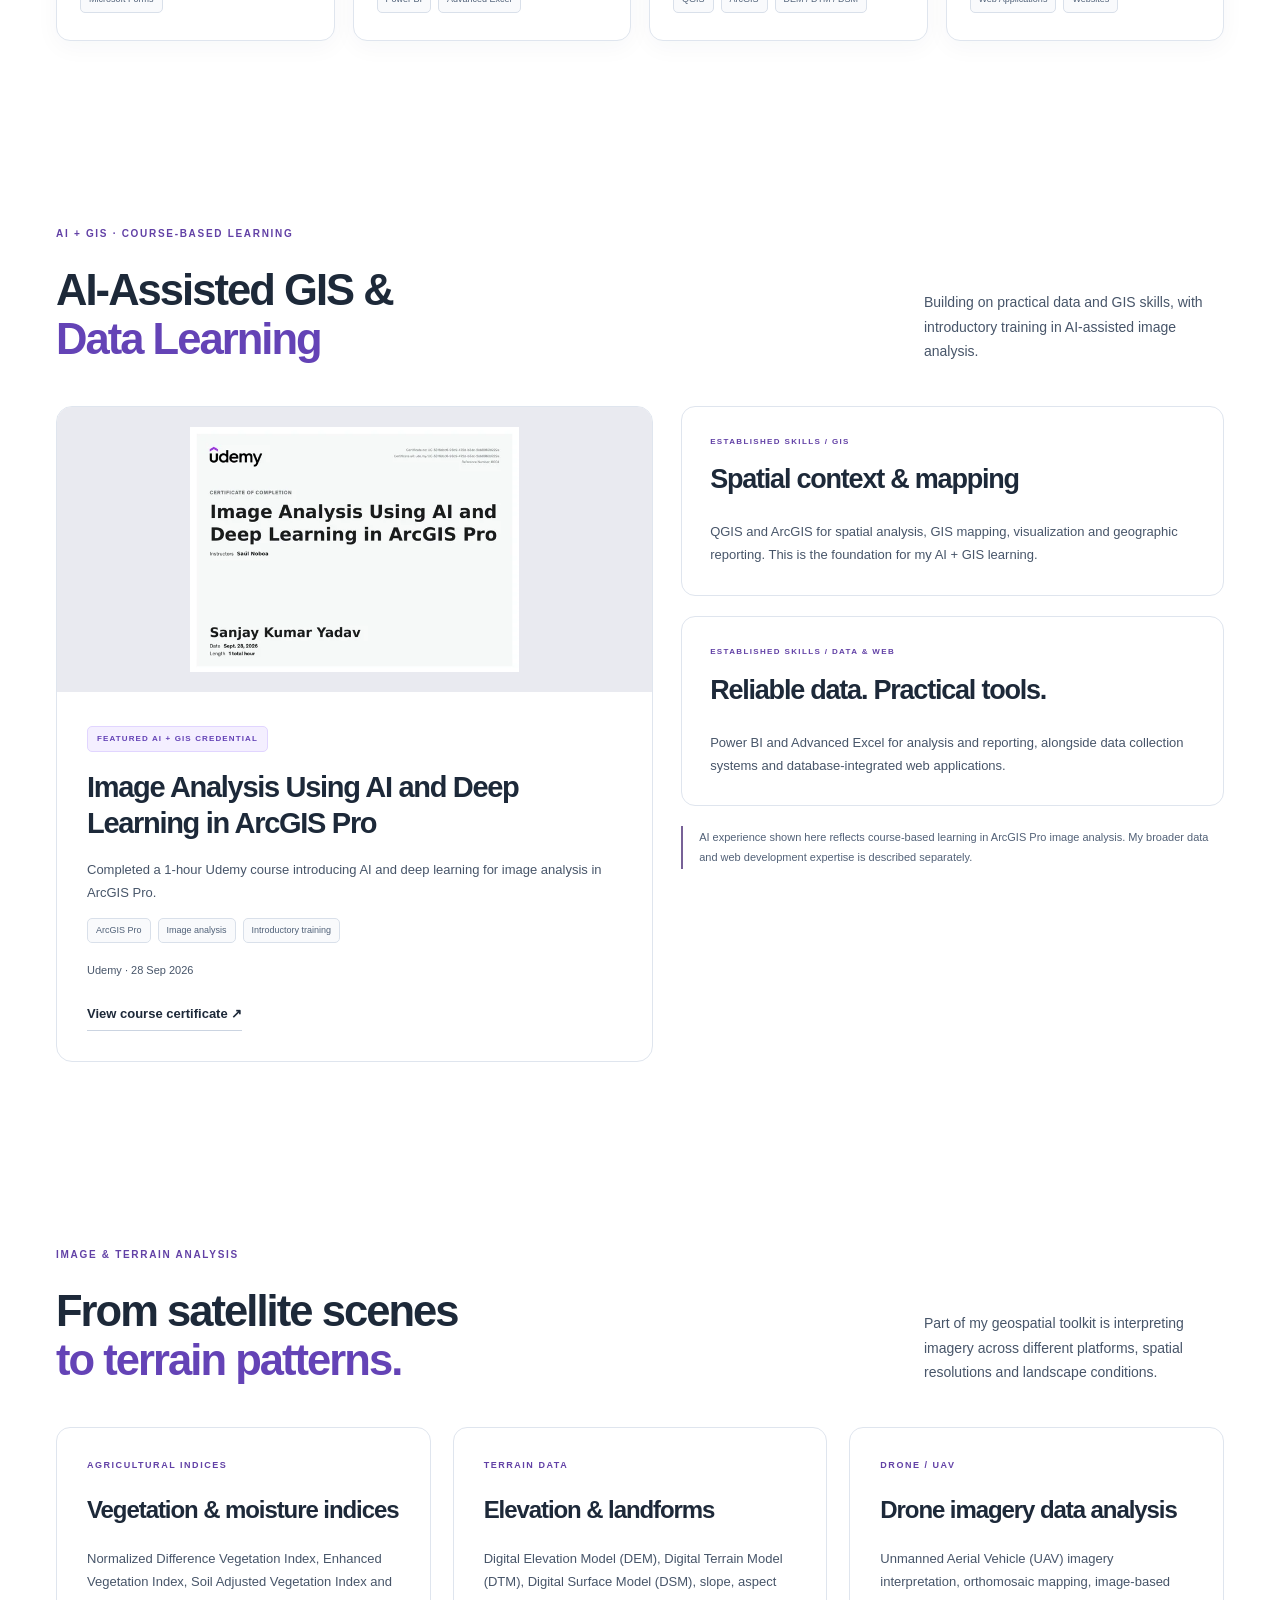
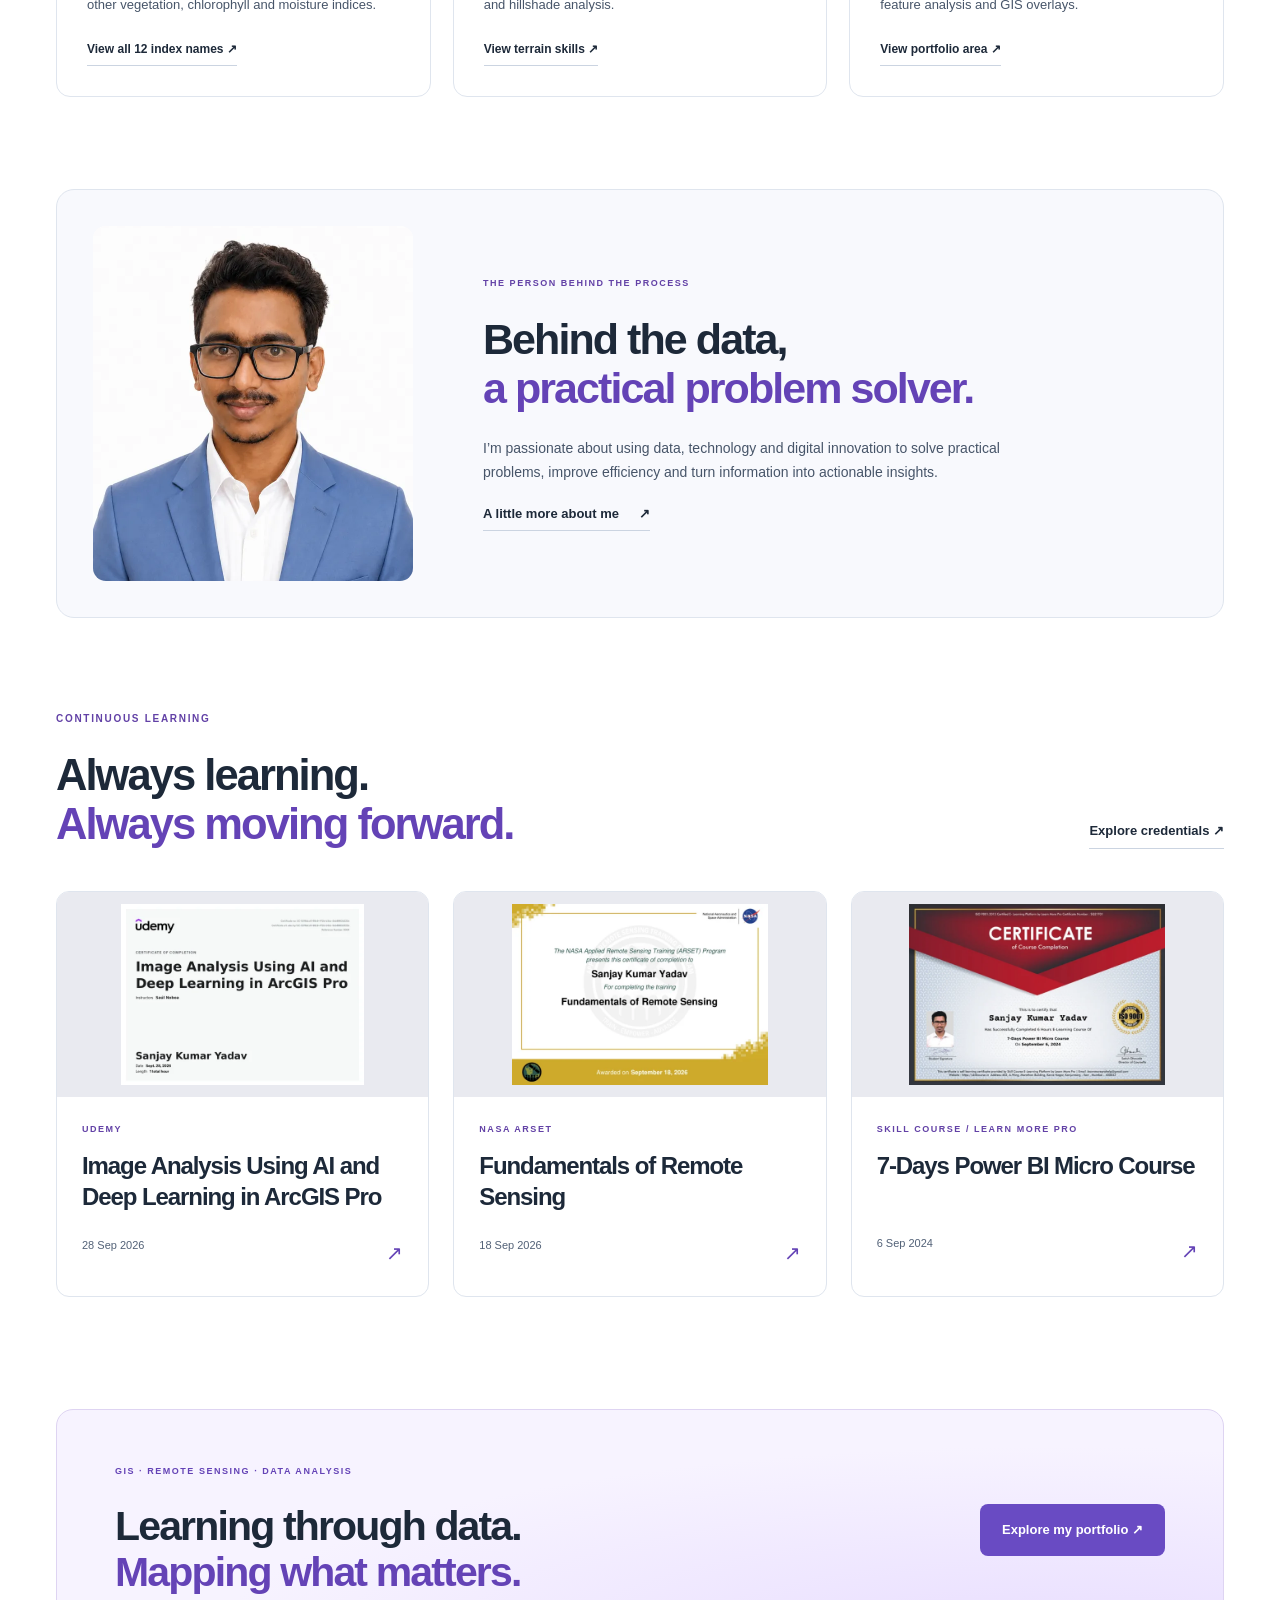
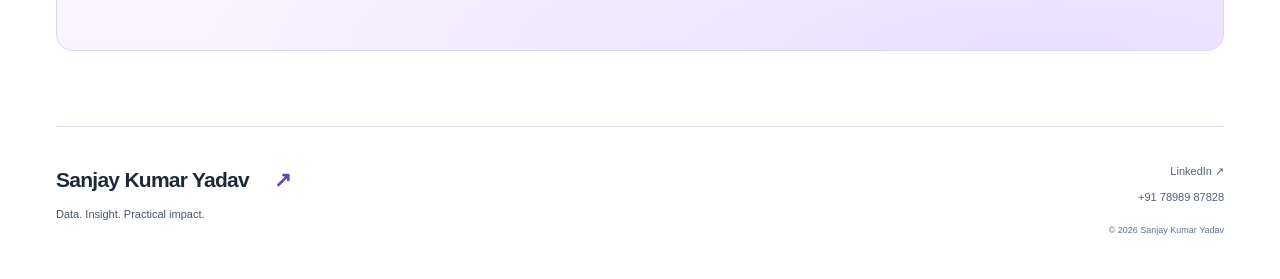
==== commit 328e3788: "Add Google Forms and Microsoft Forms to homepage data collection skills" ====
--- a/docs/index.html
+++ b/docs/index.html
@@ -34,7 +34,7 @@
 <div class="hero-signature"><span class="signature-mark" aria-hidden="true">✳</span><span>From reliable field data to <b>clear maps and practical reporting.</b></span></div>
 </div><div class="hero-art"><div class="portrait-stage"><span class="portrait-orbit orbit-one"></span><span class="portrait-orbit orbit-two"></span><span class="portrait-grid"></span><span class="portrait-corner">SKY / PORTFOLIO</span><img src="assets/portrait.webp" alt="Sanjay Kumar Yadav, GIS and data management professional" width="1122" height="1402" decoding="async" fetchpriority="high" srcset="assets/portrait-640.webp 640w, assets/portrait.webp 1122w" sizes="(max-width:760px) 90vw, 500px"><div class="portrait-name">Sanjay Kumar Yadav<span>GIS · Data · Remote Sensing</span></div></div><div class="floating-label label-analysis"><span class="badge-icon">▥</span><span>Data Analysis<b>Clarity in every insight</b></span></div><div class="floating-label label-gis"><span class="badge-icon">◎</span><span>GIS & Spatial Intelligence<b>A different perspective</b></span></div><div class="float-star" aria-hidden="true">✳</div></div></section>
 <div class="tools-strip"><div class="wrap"><span>TOOLS I WORK WITH</span><strong>Power BI</strong><strong>Excel</strong><strong>QGIS</strong><strong>ArcGIS</strong><strong>KoboToolbox</strong><strong>Google Earth Engine</strong><strong>Drone Imagery</strong><strong>Python</strong><strong>SQL</strong><strong>ODK</strong><strong>Microsoft Forms</strong><strong>Google Forms</strong></div></div>
-<section class="section wrap"><div class="section-head reveal"><div><p class="eyebrow">AREAS OF EXPERTISE</p><h2>My technical work.<br><em>One connected skill set.</em></h2></div><p>GIS, remote sensing, imagery analysis and reporting have shaped my technical background and ongoing learning.</p></div><div class="service-grid"><a class="service-card reveal" href="expertise.html#service-01"><div class="card-top"><span class="service-icon">▤</span><span>↗</span></div><span class="service-number">01 / SKILLS</span><h3>Data collection &amp; management</h3><p>Reliable data starts at the source.</p><div class="tags"><span>KoboToolbox</span><span>ODK</span></div></a><a class="service-card reveal" href="expertise.html#service-02"><div class="card-top"><span class="service-icon">▥</span><span>↗</span></div><span class="service-number">02 / SKILLS</span><h3>Analysis &amp; visualization</h3><p>Data exploration and meaningful visual reporting.</p><div class="tags"><span>Power BI</span><span>Advanced Excel</span></div></a><a class="service-card reveal" href="expertise.html#service-03"><div class="card-top"><span class="service-icon">◎</span><span>↗</span></div><span class="service-number">03 / SKILLS</span><h3>GIS, remote sensing &amp; terrain</h3><p>Satellite, drone and terrain imagery analysis.</p><div class="tags"><span>QGIS</span><span>ArcGIS</span><span>DEM / DTM / DSM</span></div></a><a class="service-card reveal" href="expertise.html#service-04"><div class="card-top"><span class="service-icon">⌘</span><span>↗</span></div><span class="service-number">04 / SKILLS</span><h3>Digital systems &amp; web skills</h3><p>Web interfaces, data forms and information systems.</p><div class="tags"><span>Web Applications</span><span>Websites</span></div></a></div></section>
+<section class="section wrap"><div class="section-head reveal"><div><p class="eyebrow">AREAS OF EXPERTISE</p><h2>My technical work.<br><em>One connected skill set.</em></h2></div><p>GIS, remote sensing, imagery analysis and reporting have shaped my technical background and ongoing learning.</p></div><div class="service-grid"><a class="service-card reveal" href="expertise.html#service-01"><div class="card-top"><span class="service-icon">▤</span><span>↗</span></div><span class="service-number">01 / SKILLS</span><h3>Data collection &amp; management</h3><p>Reliable data starts at the source.</p><div class="tags"><span>KoboToolbox</span><span>ODK</span><span>Google Forms</span><span>Microsoft Forms</span></div></a><a class="service-card reveal" href="expertise.html#service-02"><div class="card-top"><span class="service-icon">▥</span><span>↗</span></div><span class="service-number">02 / SKILLS</span><h3>Analysis &amp; visualization</h3><p>Data exploration and meaningful visual reporting.</p><div class="tags"><span>Power BI</span><span>Advanced Excel</span></div></a><a class="service-card reveal" href="expertise.html#service-03"><div class="card-top"><span class="service-icon">◎</span><span>↗</span></div><span class="service-number">03 / SKILLS</span><h3>GIS, remote sensing &amp; terrain</h3><p>Satellite, drone and terrain imagery analysis.</p><div class="tags"><span>QGIS</span><span>ArcGIS</span><span>DEM / DTM / DSM</span></div></a><a class="service-card reveal" href="expertise.html#service-04"><div class="card-top"><span class="service-icon">⌘</span><span>↗</span></div><span class="service-number">04 / SKILLS</span><h3>Digital systems &amp; web skills</h3><p>Web interfaces, data forms and information systems.</p><div class="tags"><span>Web Applications</span><span>Websites</span></div></a></div></section>
 <section class="section wrap ai-section" id="ai-digital-solutions" aria-labelledby="ai-heading">
   <div class="section-head">
     <div><p class="eyebrow">AI + GIS · COURSE-BASED LEARNING</p><h2 id="ai-heading">AI-Assisted GIS &amp;<br><em>Data Learning</em></h2></div>
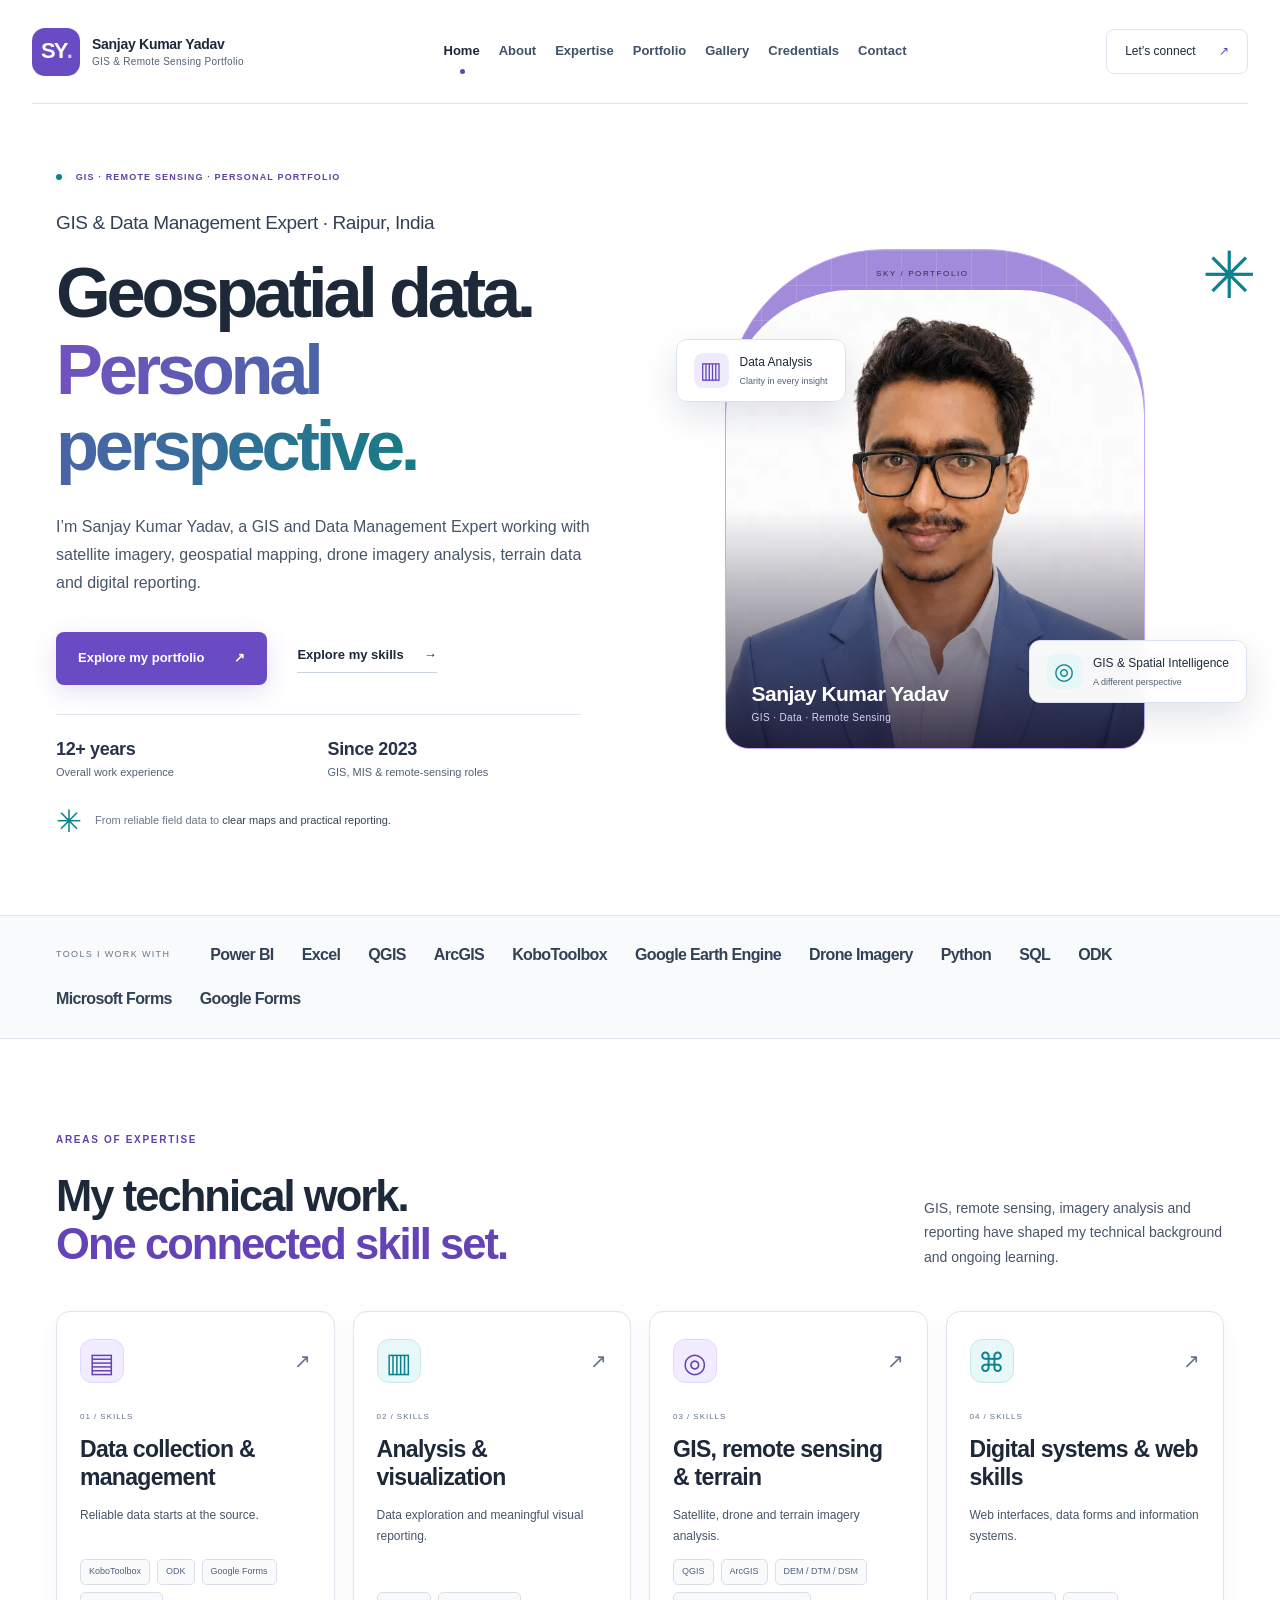
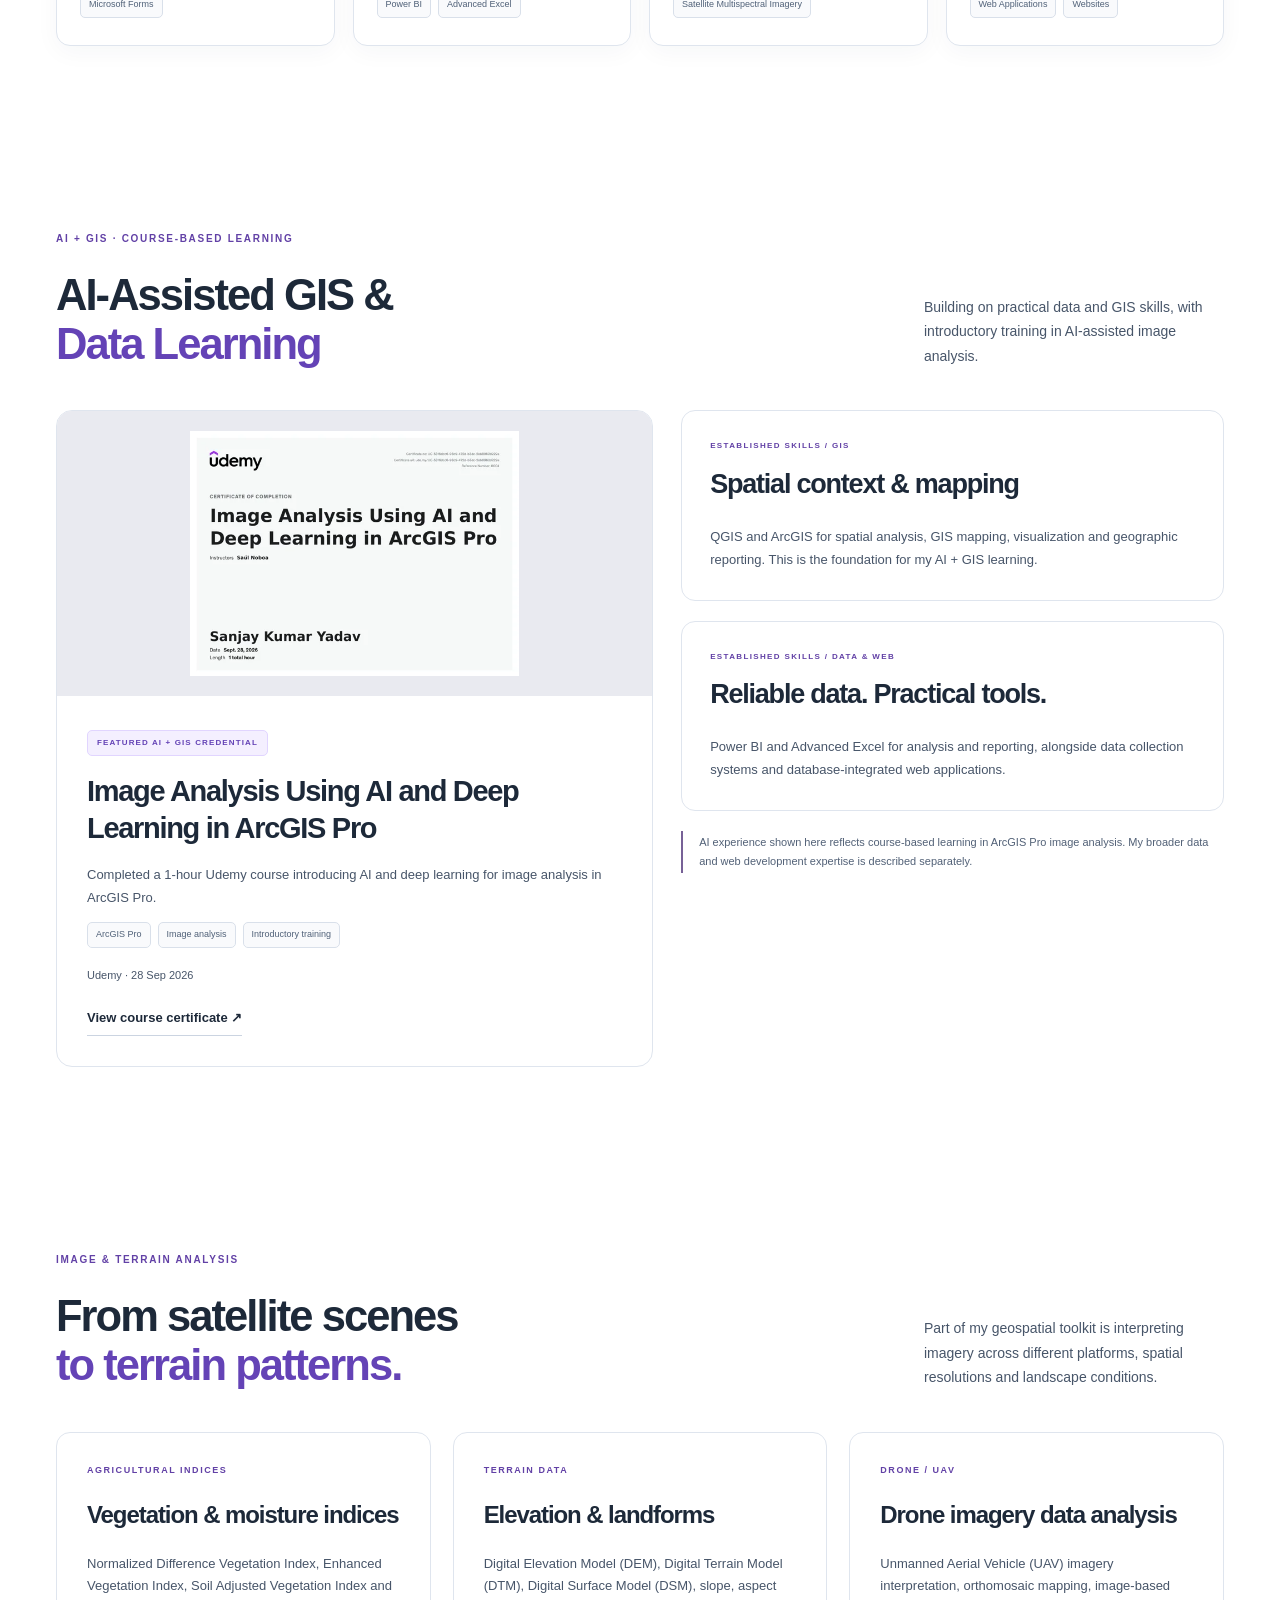
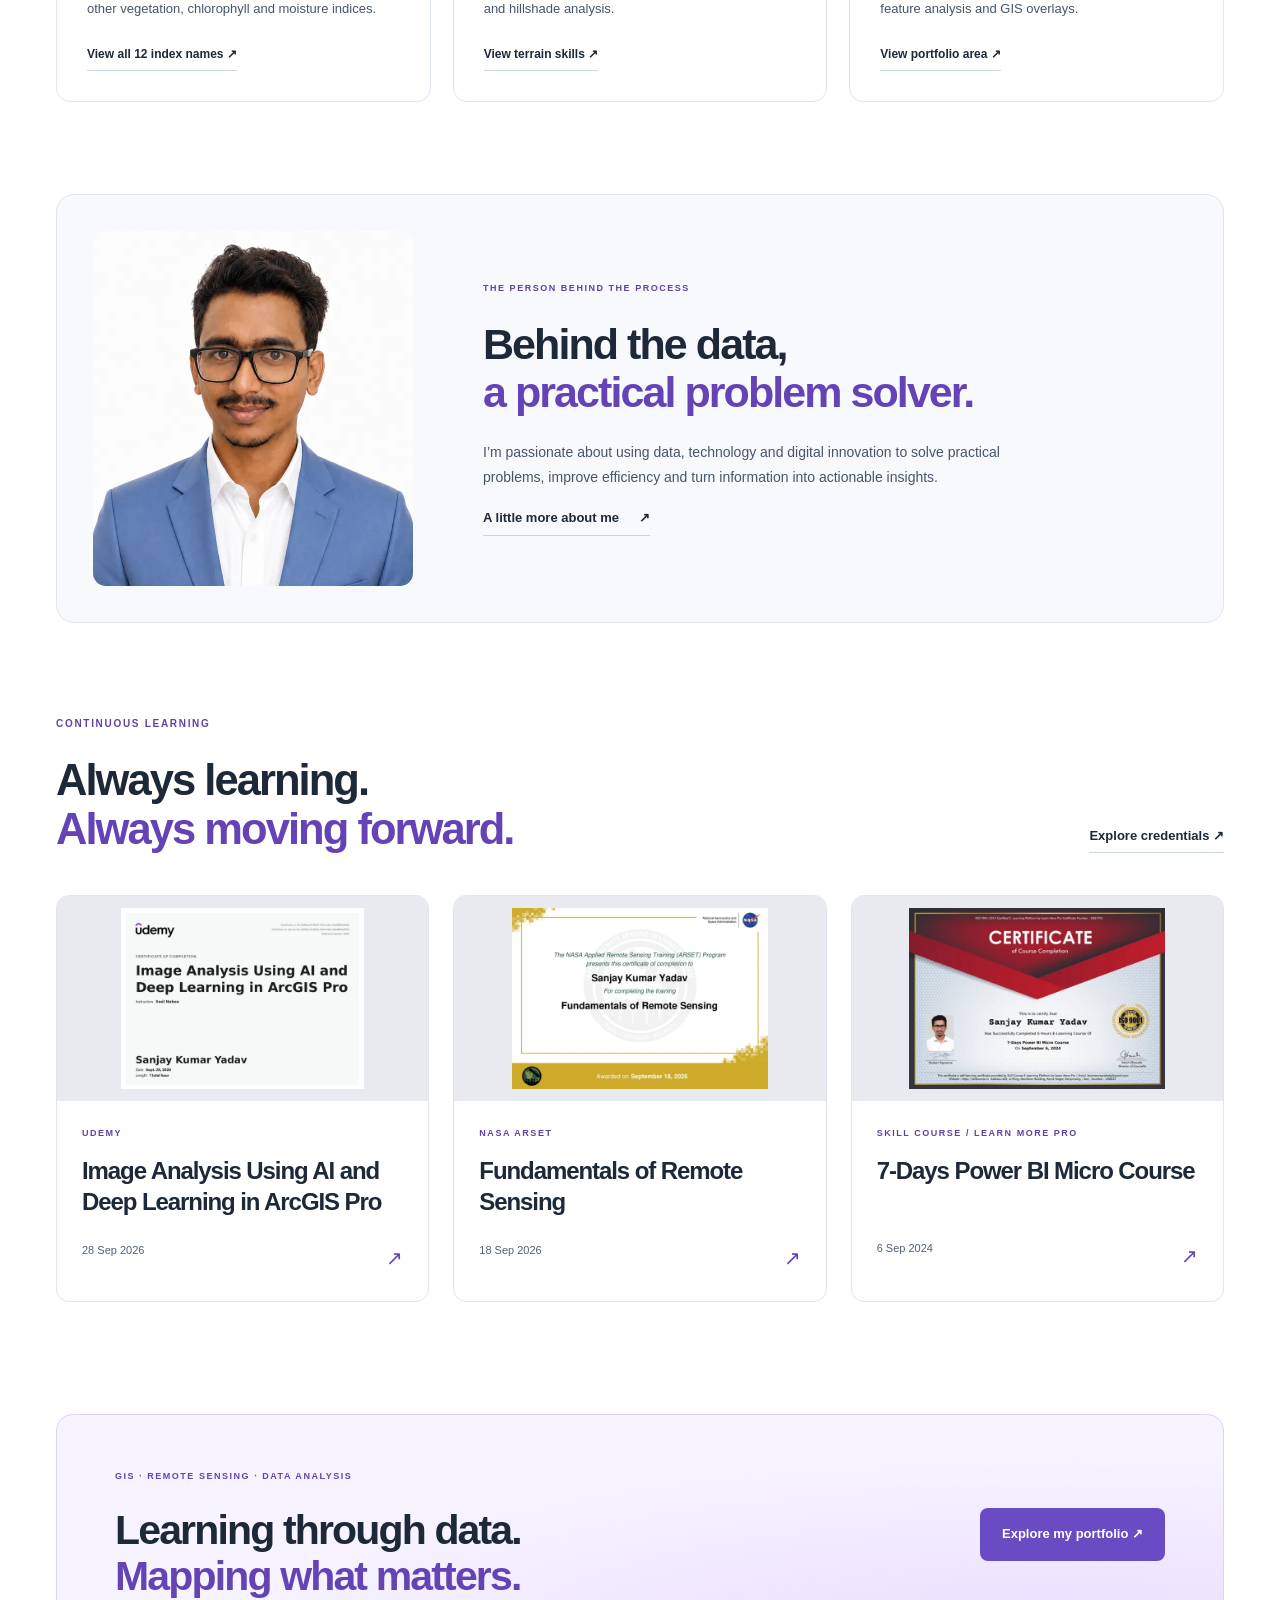
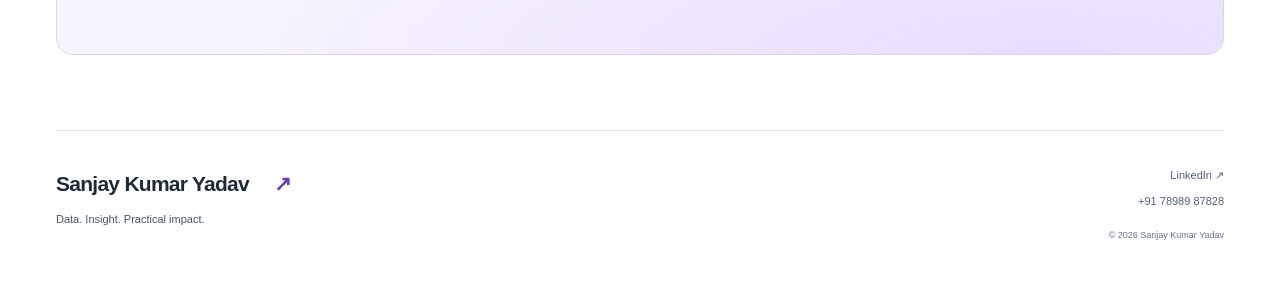
==== commit b944da0b: "Add satellite multispectral imagery to homepage GIS skills card" ====
--- a/docs/index.html
+++ b/docs/index.html
@@ -34,7 +34,7 @@
 <div class="hero-signature"><span class="signature-mark" aria-hidden="true">✳</span><span>From reliable field data to <b>clear maps and practical reporting.</b></span></div>
 </div><div class="hero-art"><div class="portrait-stage"><span class="portrait-orbit orbit-one"></span><span class="portrait-orbit orbit-two"></span><span class="portrait-grid"></span><span class="portrait-corner">SKY / PORTFOLIO</span><img src="assets/portrait.webp" alt="Sanjay Kumar Yadav, GIS and data management professional" width="1122" height="1402" decoding="async" fetchpriority="high" srcset="assets/portrait-640.webp 640w, assets/portrait.webp 1122w" sizes="(max-width:760px) 90vw, 500px"><div class="portrait-name">Sanjay Kumar Yadav<span>GIS · Data · Remote Sensing</span></div></div><div class="floating-label label-analysis"><span class="badge-icon">▥</span><span>Data Analysis<b>Clarity in every insight</b></span></div><div class="floating-label label-gis"><span class="badge-icon">◎</span><span>GIS & Spatial Intelligence<b>A different perspective</b></span></div><div class="float-star" aria-hidden="true">✳</div></div></section>
 <div class="tools-strip"><div class="wrap"><span>TOOLS I WORK WITH</span><strong>Power BI</strong><strong>Excel</strong><strong>QGIS</strong><strong>ArcGIS</strong><strong>KoboToolbox</strong><strong>Google Earth Engine</strong><strong>Drone Imagery</strong><strong>Python</strong><strong>SQL</strong><strong>ODK</strong><strong>Microsoft Forms</strong><strong>Google Forms</strong></div></div>
-<section class="section wrap"><div class="section-head reveal"><div><p class="eyebrow">AREAS OF EXPERTISE</p><h2>My technical work.<br><em>One connected skill set.</em></h2></div><p>GIS, remote sensing, imagery analysis and reporting have shaped my technical background and ongoing learning.</p></div><div class="service-grid"><a class="service-card reveal" href="expertise.html#service-01"><div class="card-top"><span class="service-icon">▤</span><span>↗</span></div><span class="service-number">01 / SKILLS</span><h3>Data collection &amp; management</h3><p>Reliable data starts at the source.</p><div class="tags"><span>KoboToolbox</span><span>ODK</span><span>Google Forms</span><span>Microsoft Forms</span></div></a><a class="service-card reveal" href="expertise.html#service-02"><div class="card-top"><span class="service-icon">▥</span><span>↗</span></div><span class="service-number">02 / SKILLS</span><h3>Analysis &amp; visualization</h3><p>Data exploration and meaningful visual reporting.</p><div class="tags"><span>Power BI</span><span>Advanced Excel</span></div></a><a class="service-card reveal" href="expertise.html#service-03"><div class="card-top"><span class="service-icon">◎</span><span>↗</span></div><span class="service-number">03 / SKILLS</span><h3>GIS, remote sensing &amp; terrain</h3><p>Satellite, drone and terrain imagery analysis.</p><div class="tags"><span>QGIS</span><span>ArcGIS</span><span>DEM / DTM / DSM</span></div></a><a class="service-card reveal" href="expertise.html#service-04"><div class="card-top"><span class="service-icon">⌘</span><span>↗</span></div><span class="service-number">04 / SKILLS</span><h3>Digital systems &amp; web skills</h3><p>Web interfaces, data forms and information systems.</p><div class="tags"><span>Web Applications</span><span>Websites</span></div></a></div></section>
+<section class="section wrap"><div class="section-head reveal"><div><p class="eyebrow">AREAS OF EXPERTISE</p><h2>My technical work.<br><em>One connected skill set.</em></h2></div><p>GIS, remote sensing, imagery analysis and reporting have shaped my technical background and ongoing learning.</p></div><div class="service-grid"><a class="service-card reveal" href="expertise.html#service-01"><div class="card-top"><span class="service-icon">▤</span><span>↗</span></div><span class="service-number">01 / SKILLS</span><h3>Data collection &amp; management</h3><p>Reliable data starts at the source.</p><div class="tags"><span>KoboToolbox</span><span>ODK</span><span>Google Forms</span><span>Microsoft Forms</span></div></a><a class="service-card reveal" href="expertise.html#service-02"><div class="card-top"><span class="service-icon">▥</span><span>↗</span></div><span class="service-number">02 / SKILLS</span><h3>Analysis &amp; visualization</h3><p>Data exploration and meaningful visual reporting.</p><div class="tags"><span>Power BI</span><span>Advanced Excel</span></div></a><a class="service-card reveal" href="expertise.html#service-03"><div class="card-top"><span class="service-icon">◎</span><span>↗</span></div><span class="service-number">03 / SKILLS</span><h3>GIS, remote sensing &amp; terrain</h3><p>Satellite, drone and terrain imagery analysis.</p><div class="tags"><span>QGIS</span><span>ArcGIS</span><span>DEM / DTM / DSM</span><span>Satellite Multispectral Imagery</span></div></a><a class="service-card reveal" href="expertise.html#service-04"><div class="card-top"><span class="service-icon">⌘</span><span>↗</span></div><span class="service-number">04 / SKILLS</span><h3>Digital systems &amp; web skills</h3><p>Web interfaces, data forms and information systems.</p><div class="tags"><span>Web Applications</span><span>Websites</span></div></a></div></section>
 <section class="section wrap ai-section" id="ai-digital-solutions" aria-labelledby="ai-heading">
   <div class="section-head">
     <div><p class="eyebrow">AI + GIS · COURSE-BASED LEARNING</p><h2 id="ai-heading">AI-Assisted GIS &amp;<br><em>Data Learning</em></h2></div>
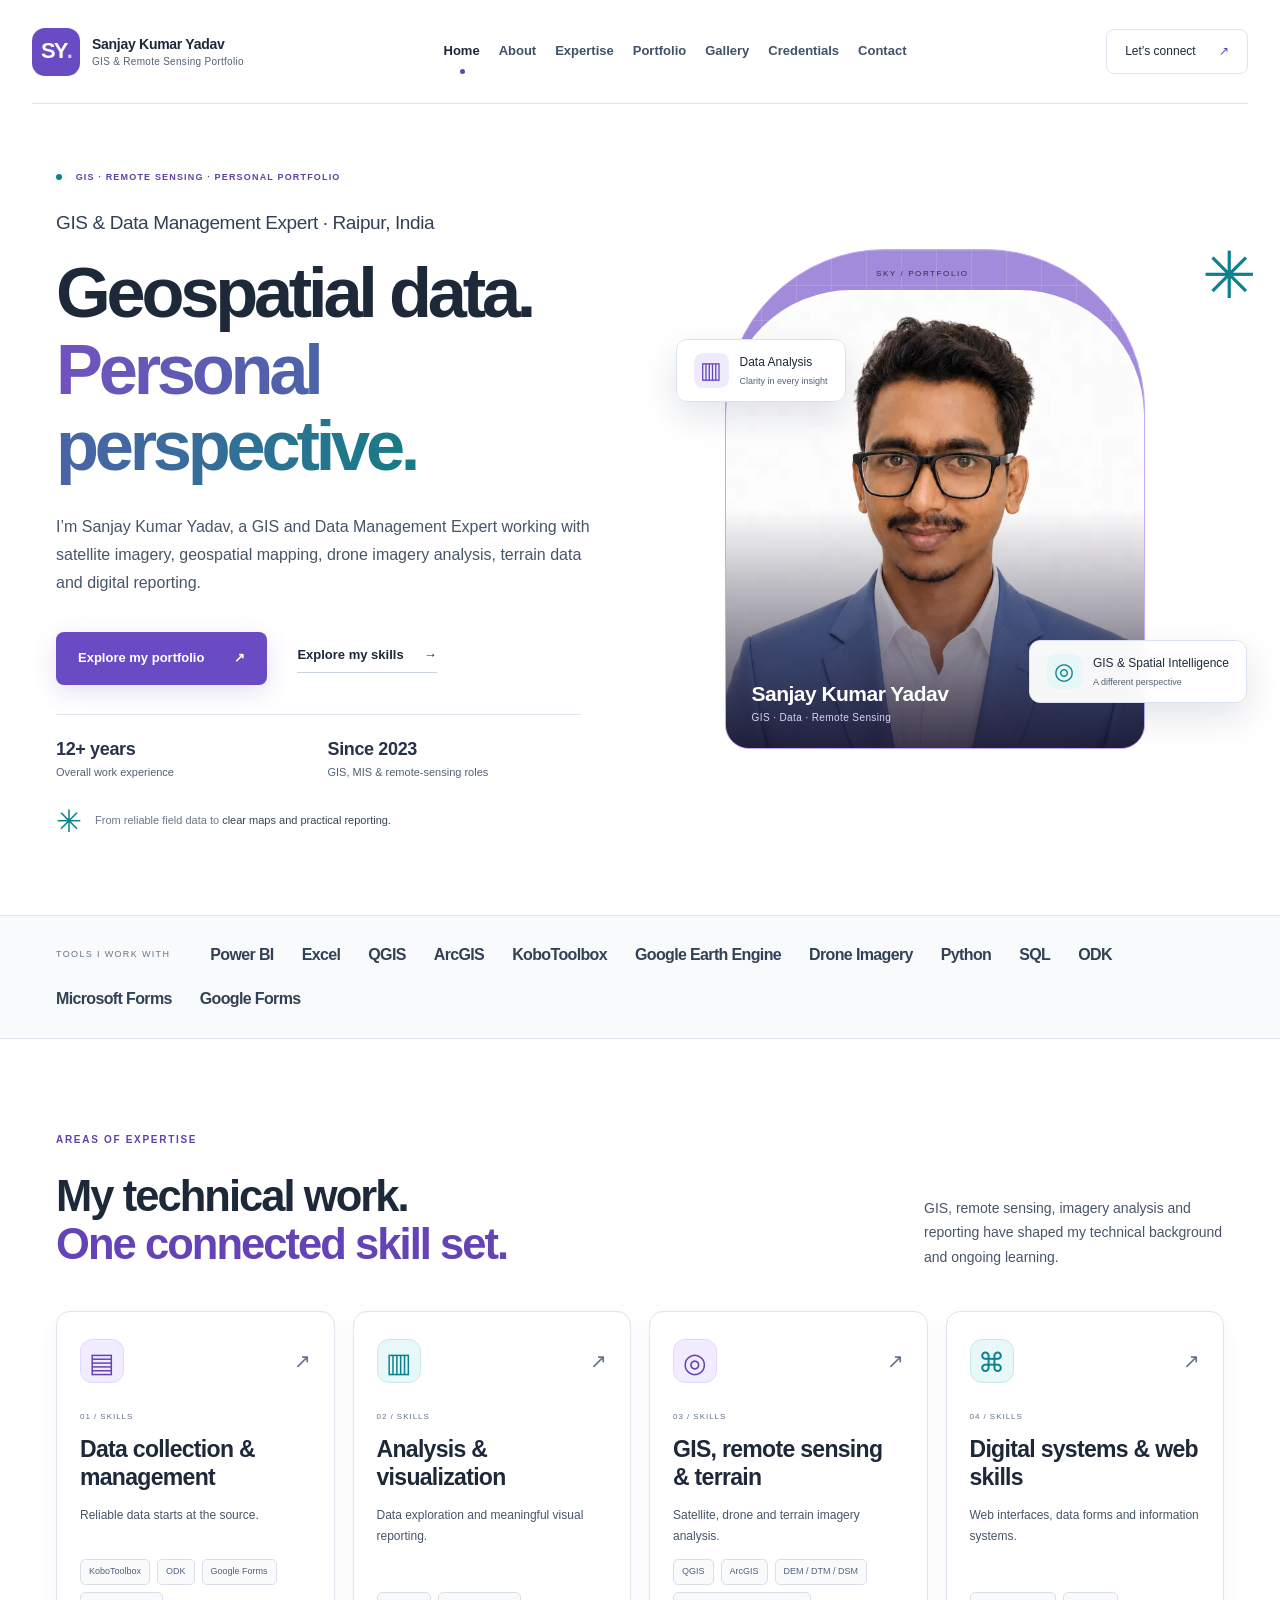
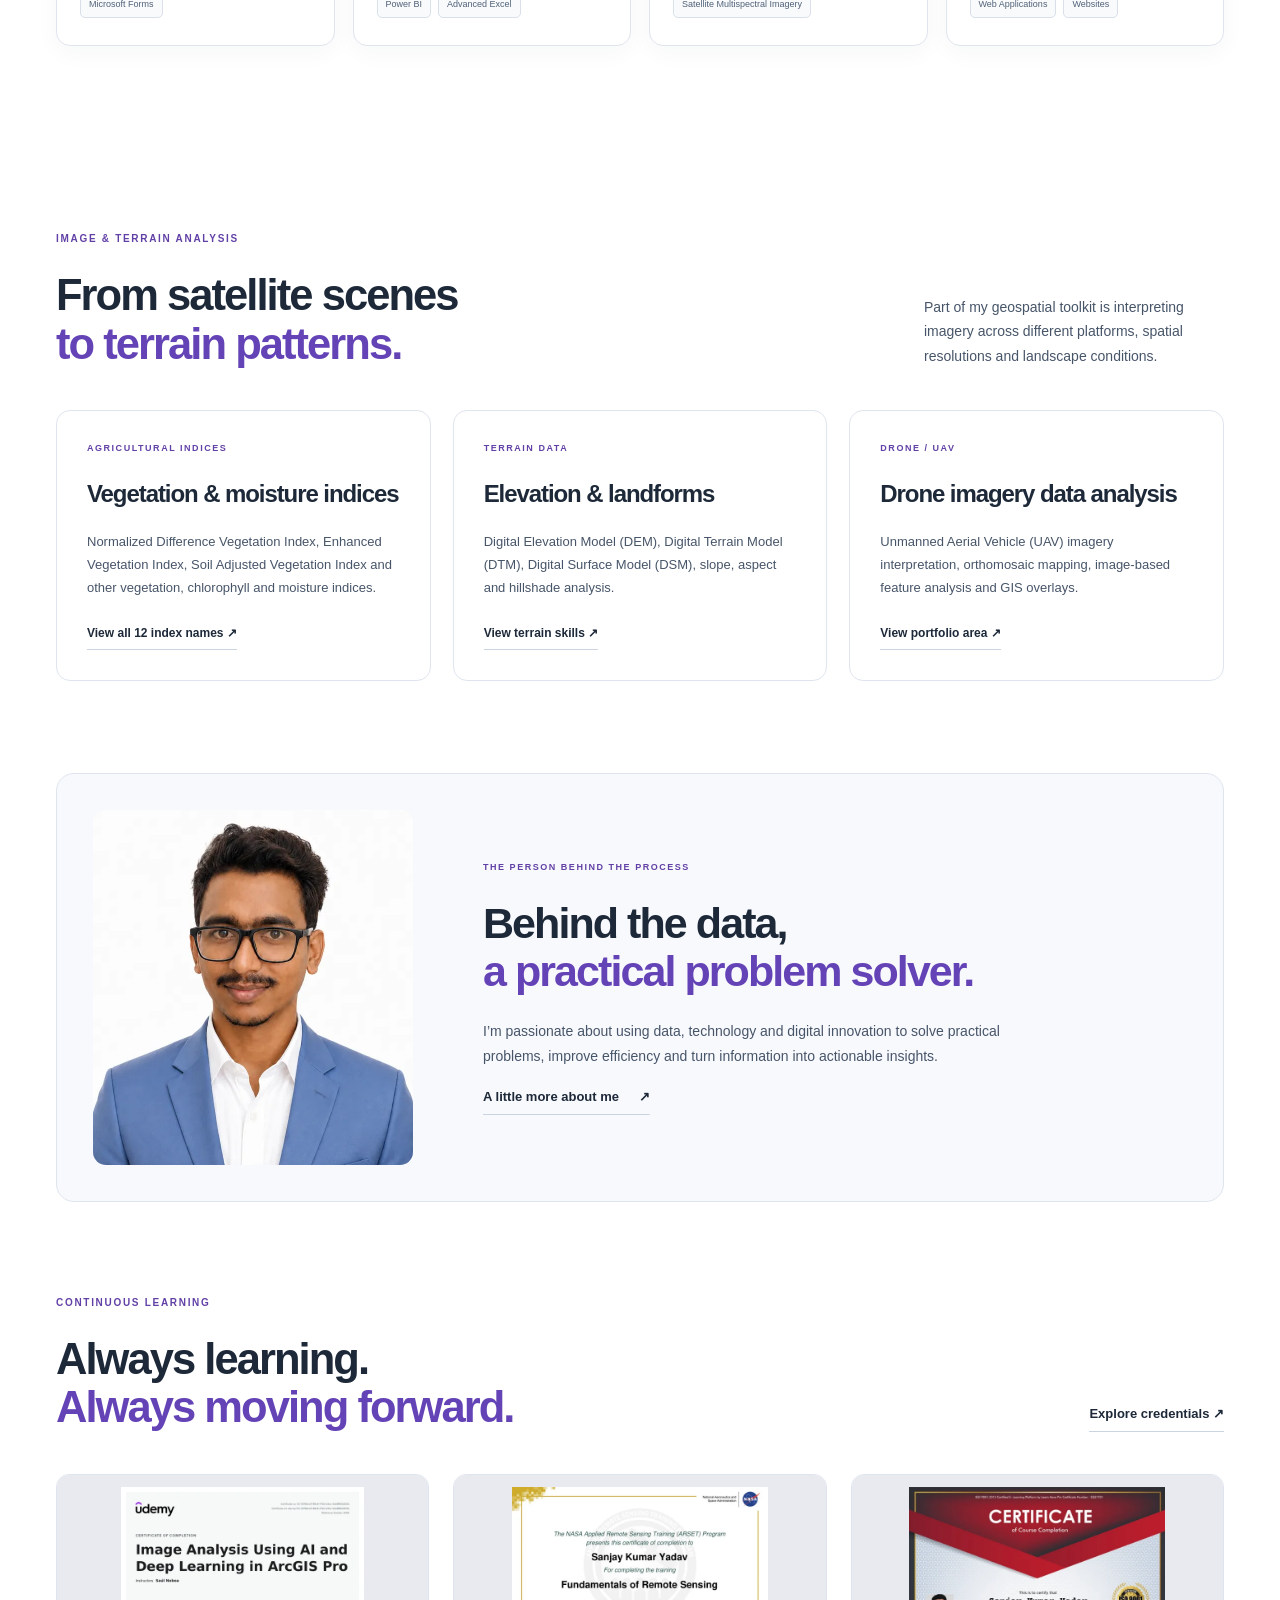
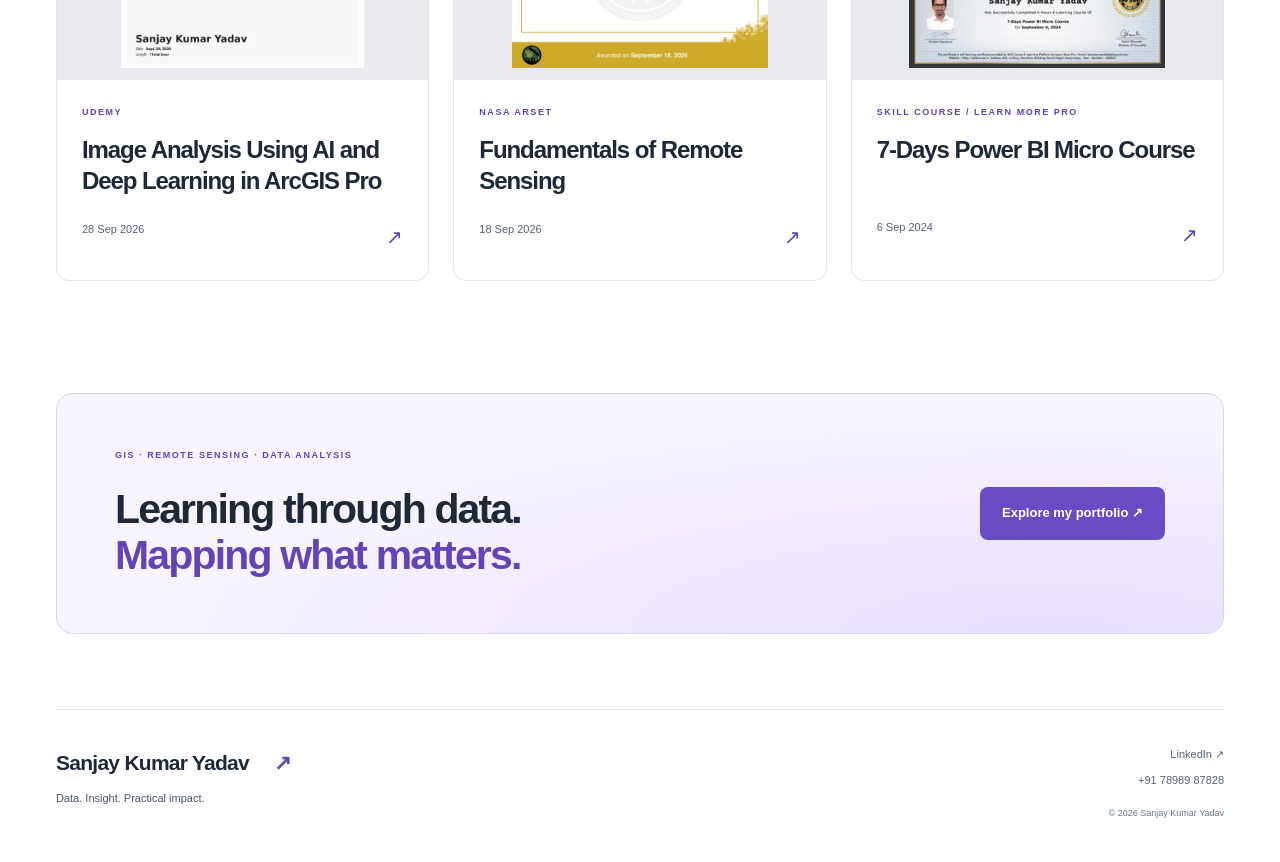
==== commit a5d65d42: "Remove AI-assisted GIS and data learning feature from homepage" ====
--- a/docs/index.html
+++ b/docs/index.html
@@ -35,24 +35,7 @@
 </div><div class="hero-art"><div class="portrait-stage"><span class="portrait-orbit orbit-one"></span><span class="portrait-orbit orbit-two"></span><span class="portrait-grid"></span><span class="portrait-corner">SKY / PORTFOLIO</span><img src="assets/portrait.webp" alt="Sanjay Kumar Yadav, GIS and data management professional" width="1122" height="1402" decoding="async" fetchpriority="high" srcset="assets/portrait-640.webp 640w, assets/portrait.webp 1122w" sizes="(max-width:760px) 90vw, 500px"><div class="portrait-name">Sanjay Kumar Yadav<span>GIS · Data · Remote Sensing</span></div></div><div class="floating-label label-analysis"><span class="badge-icon">▥</span><span>Data Analysis<b>Clarity in every insight</b></span></div><div class="floating-label label-gis"><span class="badge-icon">◎</span><span>GIS & Spatial Intelligence<b>A different perspective</b></span></div><div class="float-star" aria-hidden="true">✳</div></div></section>
 <div class="tools-strip"><div class="wrap"><span>TOOLS I WORK WITH</span><strong>Power BI</strong><strong>Excel</strong><strong>QGIS</strong><strong>ArcGIS</strong><strong>KoboToolbox</strong><strong>Google Earth Engine</strong><strong>Drone Imagery</strong><strong>Python</strong><strong>SQL</strong><strong>ODK</strong><strong>Microsoft Forms</strong><strong>Google Forms</strong></div></div>
 <section class="section wrap"><div class="section-head reveal"><div><p class="eyebrow">AREAS OF EXPERTISE</p><h2>My technical work.<br><em>One connected skill set.</em></h2></div><p>GIS, remote sensing, imagery analysis and reporting have shaped my technical background and ongoing learning.</p></div><div class="service-grid"><a class="service-card reveal" href="expertise.html#service-01"><div class="card-top"><span class="service-icon">▤</span><span>↗</span></div><span class="service-number">01 / SKILLS</span><h3>Data collection &amp; management</h3><p>Reliable data starts at the source.</p><div class="tags"><span>KoboToolbox</span><span>ODK</span><span>Google Forms</span><span>Microsoft Forms</span></div></a><a class="service-card reveal" href="expertise.html#service-02"><div class="card-top"><span class="service-icon">▥</span><span>↗</span></div><span class="service-number">02 / SKILLS</span><h3>Analysis &amp; visualization</h3><p>Data exploration and meaningful visual reporting.</p><div class="tags"><span>Power BI</span><span>Advanced Excel</span></div></a><a class="service-card reveal" href="expertise.html#service-03"><div class="card-top"><span class="service-icon">◎</span><span>↗</span></div><span class="service-number">03 / SKILLS</span><h3>GIS, remote sensing &amp; terrain</h3><p>Satellite, drone and terrain imagery analysis.</p><div class="tags"><span>QGIS</span><span>ArcGIS</span><span>DEM / DTM / DSM</span><span>Satellite Multispectral Imagery</span></div></a><a class="service-card reveal" href="expertise.html#service-04"><div class="card-top"><span class="service-icon">⌘</span><span>↗</span></div><span class="service-number">04 / SKILLS</span><h3>Digital systems &amp; web skills</h3><p>Web interfaces, data forms and information systems.</p><div class="tags"><span>Web Applications</span><span>Websites</span></div></a></div></section>
-<section class="section wrap ai-section" id="ai-digital-solutions" aria-labelledby="ai-heading">
-  <div class="section-head">
-    <div><p class="eyebrow">AI + GIS · COURSE-BASED LEARNING</p><h2 id="ai-heading">AI-Assisted GIS &amp;<br><em>Data Learning</em></h2></div>
-    <p>Building on practical data and GIS skills, with introductory training in AI-assisted image analysis.</p>
-  </div>
-  <div class="ai-layout">
-    <article class="ai-feature reveal">
-      <a class="ai-certificate-image" href="assets/certificates/image-analysis-using-ai-and-deep-learning-in-arcgis-pro.pdf" target="_blank" rel="noopener"><img src="assets/certificates/thumbs/image-analysis-using-ai-and-deep-learning-in-arcgis-pro.webp" alt="Certificate of completion: Image Analysis Using AI and Deep Learning in ArcGIS Pro" width="560" height="380" loading="lazy"></a>
-      <div class="ai-feature-copy"><span class="ai-label">FEATURED AI + GIS CREDENTIAL</span><h3>Image Analysis Using AI and Deep Learning in ArcGIS Pro</h3><p>Completed a 1-hour Udemy course introducing AI and deep learning for image analysis in ArcGIS Pro.</p><div class="tags"><span>ArcGIS Pro</span><span>Image analysis</span><span>Introductory training</span></div><p class="ai-date">Udemy · 28 Sep 2026</p><a class="text-link" href="assets/certificates/image-analysis-using-ai-and-deep-learning-in-arcgis-pro.pdf" target="_blank" rel="noopener">View course certificate ↗</a></div>
-    </article>
-    <div class="ai-foundations">
-      <article class="plain-card reveal"><p class="eyebrow">ESTABLISHED SKILLS / GIS</p><h3>Spatial context &amp; mapping</h3><p>QGIS and ArcGIS for spatial analysis, GIS mapping, visualization and geographic reporting. This is the foundation for my AI + GIS learning.</p></article>
-      <article class="plain-card reveal"><p class="eyebrow">ESTABLISHED SKILLS / DATA &amp; WEB</p><h3>Reliable data. Practical tools.</h3><p>Power BI and Advanced Excel for analysis and reporting, alongside data collection systems and database-integrated web applications.</p></article>
-      <p class="ai-scope">AI experience shown here reflects course-based learning in ArcGIS Pro image analysis. My broader data and web development expertise is described separately.</p>
-    </div>
-  </div>
-</section>
-
+
 <section class="section wrap portfolio-focus" aria-labelledby="portfolio-focus-heading"><div class="section-head"><div><p class="eyebrow">IMAGE &amp; TERRAIN ANALYSIS</p><h2 id="portfolio-focus-heading">From satellite scenes<br><em>to terrain patterns.</em></h2></div><p>Part of my geospatial toolkit is interpreting imagery across different platforms, spatial resolutions and landscape conditions.</p></div><div class="three-grid">
 <article class="plain-card"><p class="eyebrow">AGRICULTURAL INDICES</p><h3>Vegetation &amp; moisture indices</h3><p>Normalized Difference Vegetation Index, Enhanced Vegetation Index, Soil Adjusted Vegetation Index and other vegetation, chlorophyll and moisture indices.</p><a class="text-link" href="expertise.html#agri-indices">View all 12 index names ↗</a></article>
 <article class="plain-card"><p class="eyebrow">TERRAIN DATA</p><h3>Elevation &amp; landforms</h3><p>Digital Elevation Model (DEM), Digital Terrain Model (DTM), Digital Surface Model (DSM), slope, aspect and hillshade analysis.</p><a class="text-link" href="expertise.html#sensors-terrain">View terrain skills ↗</a></article>
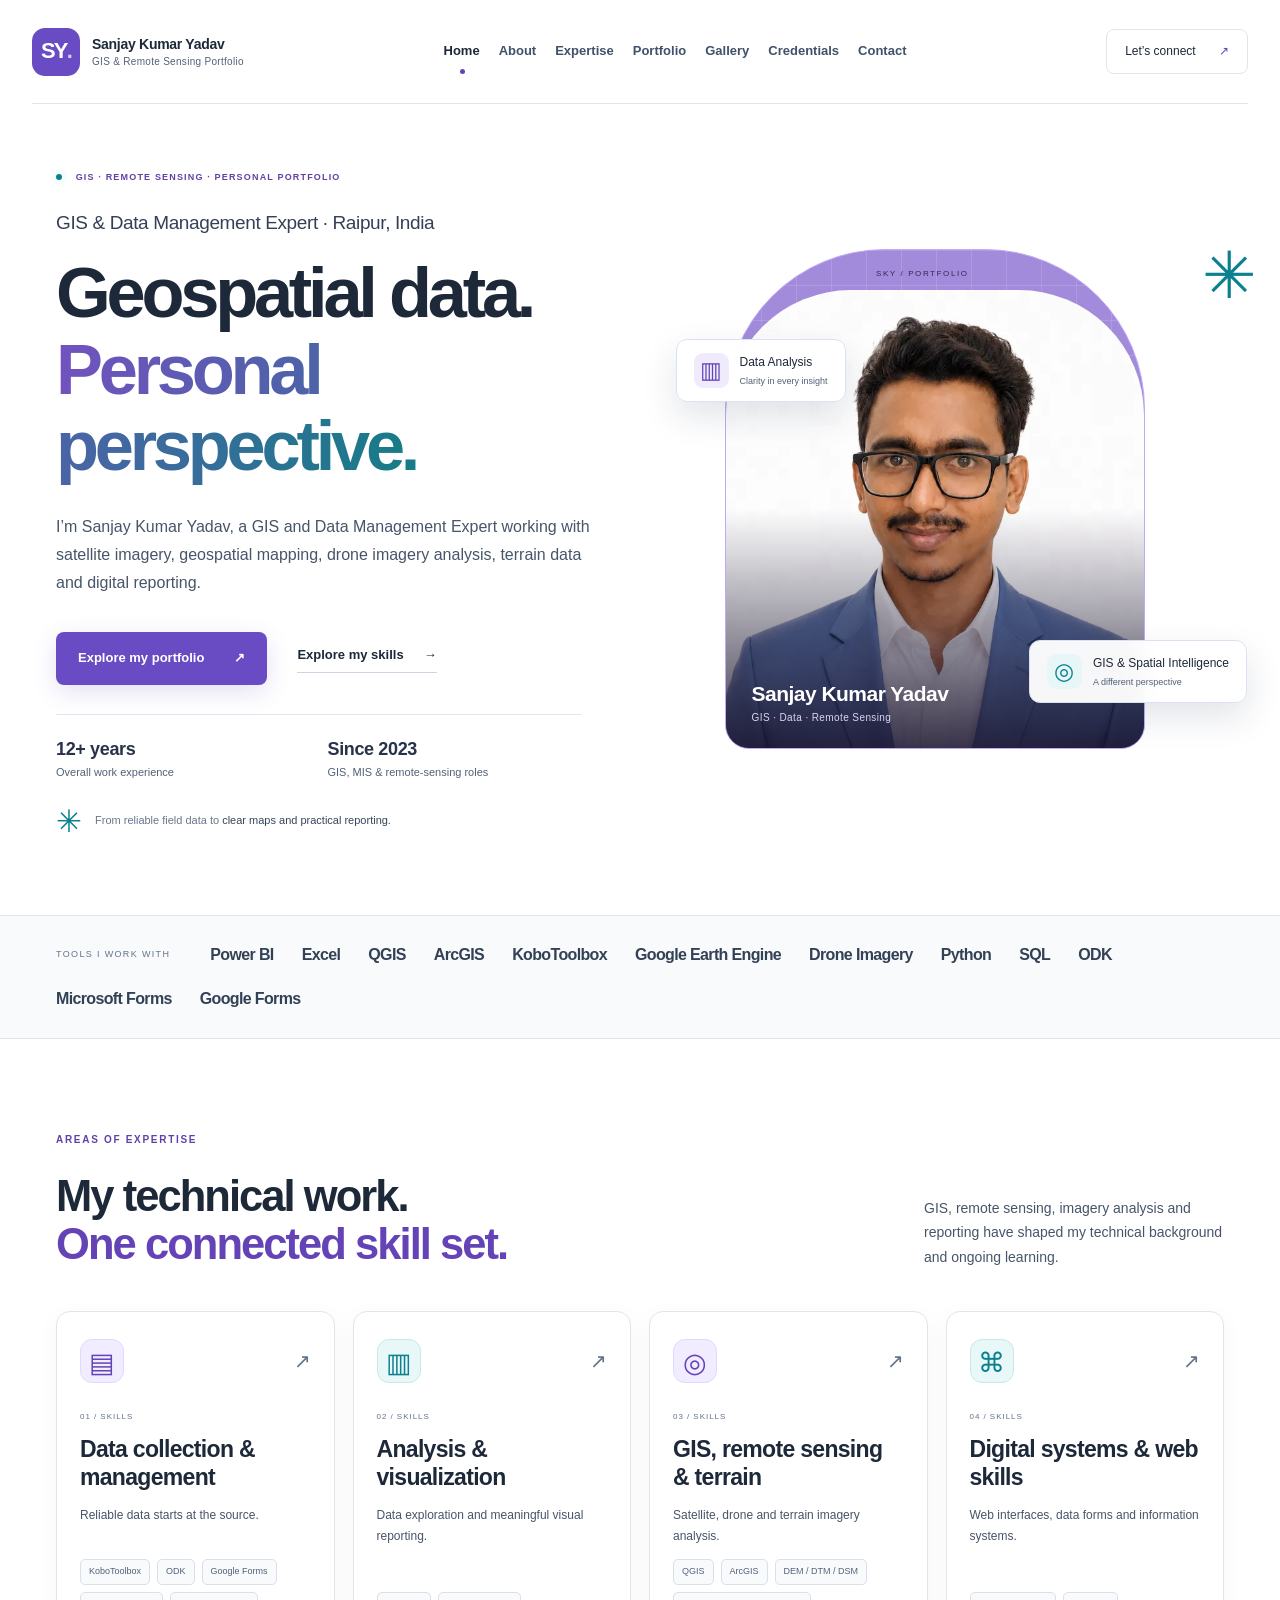
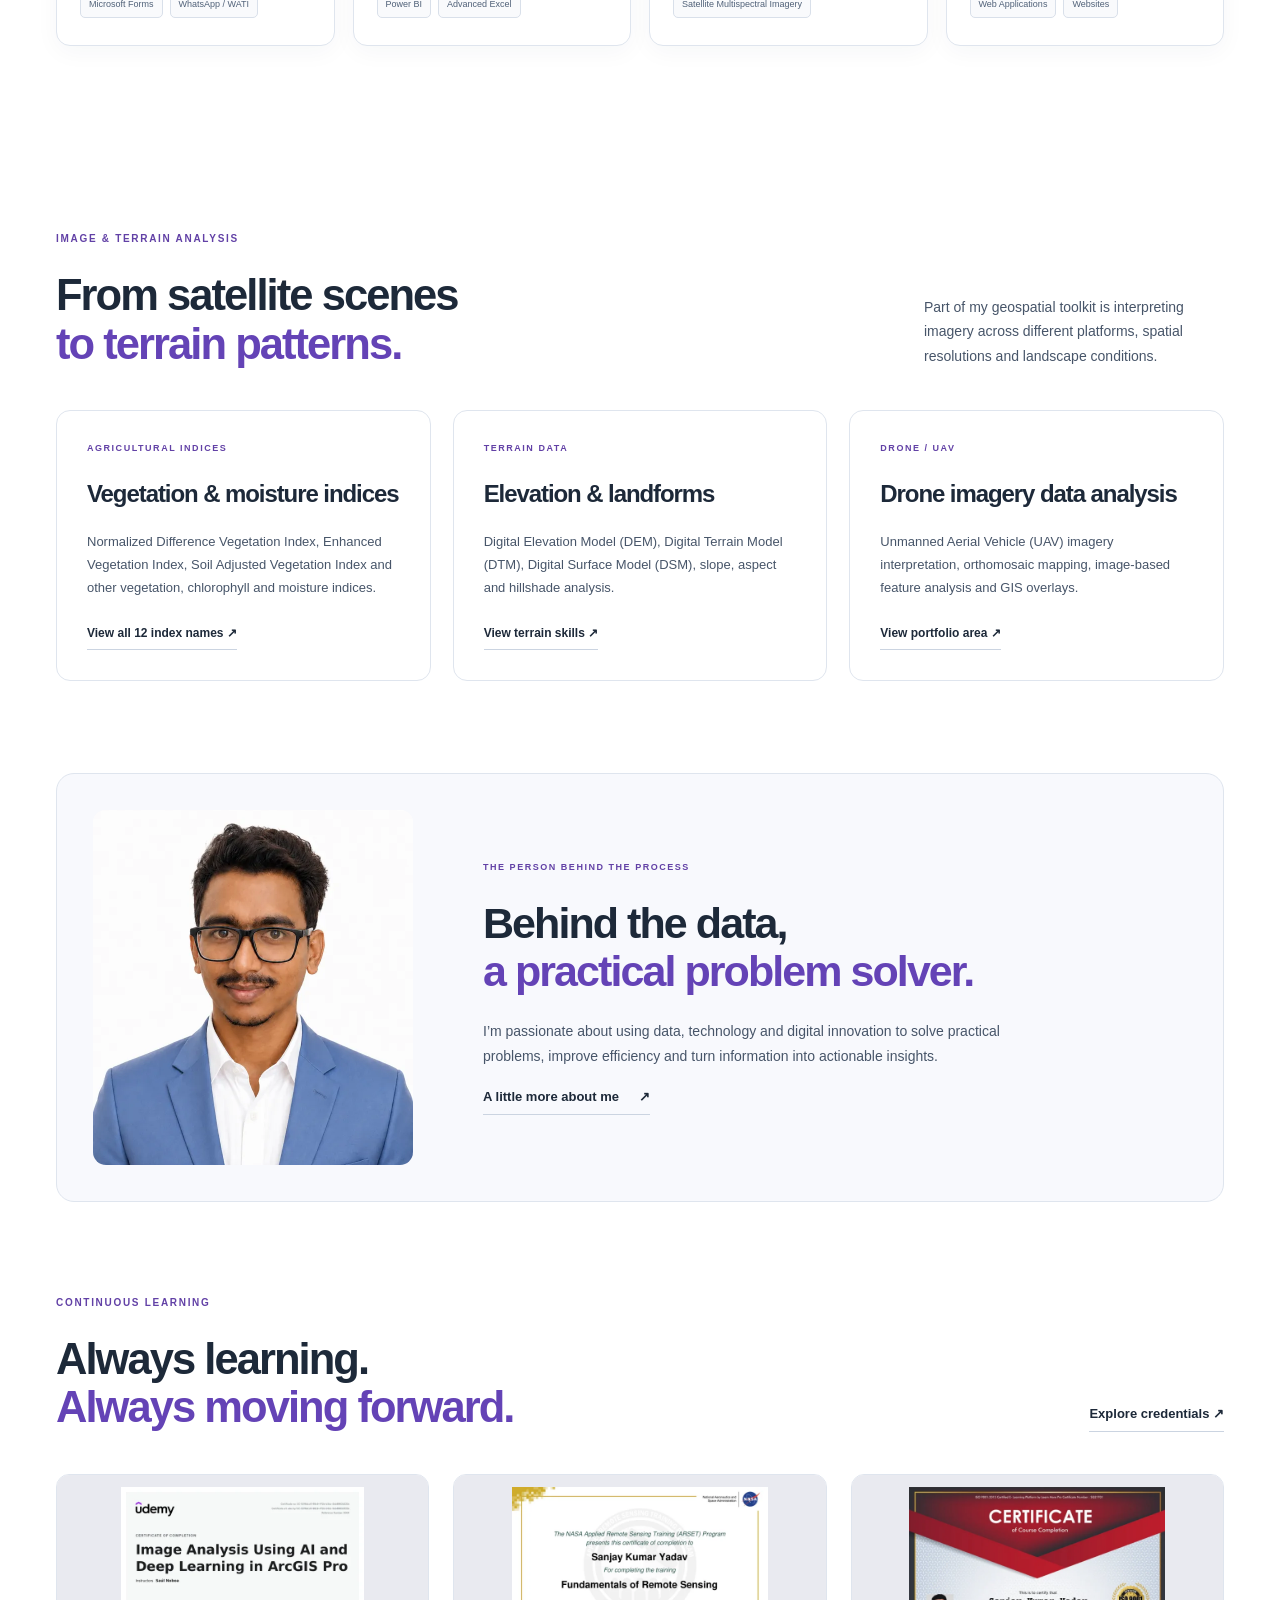
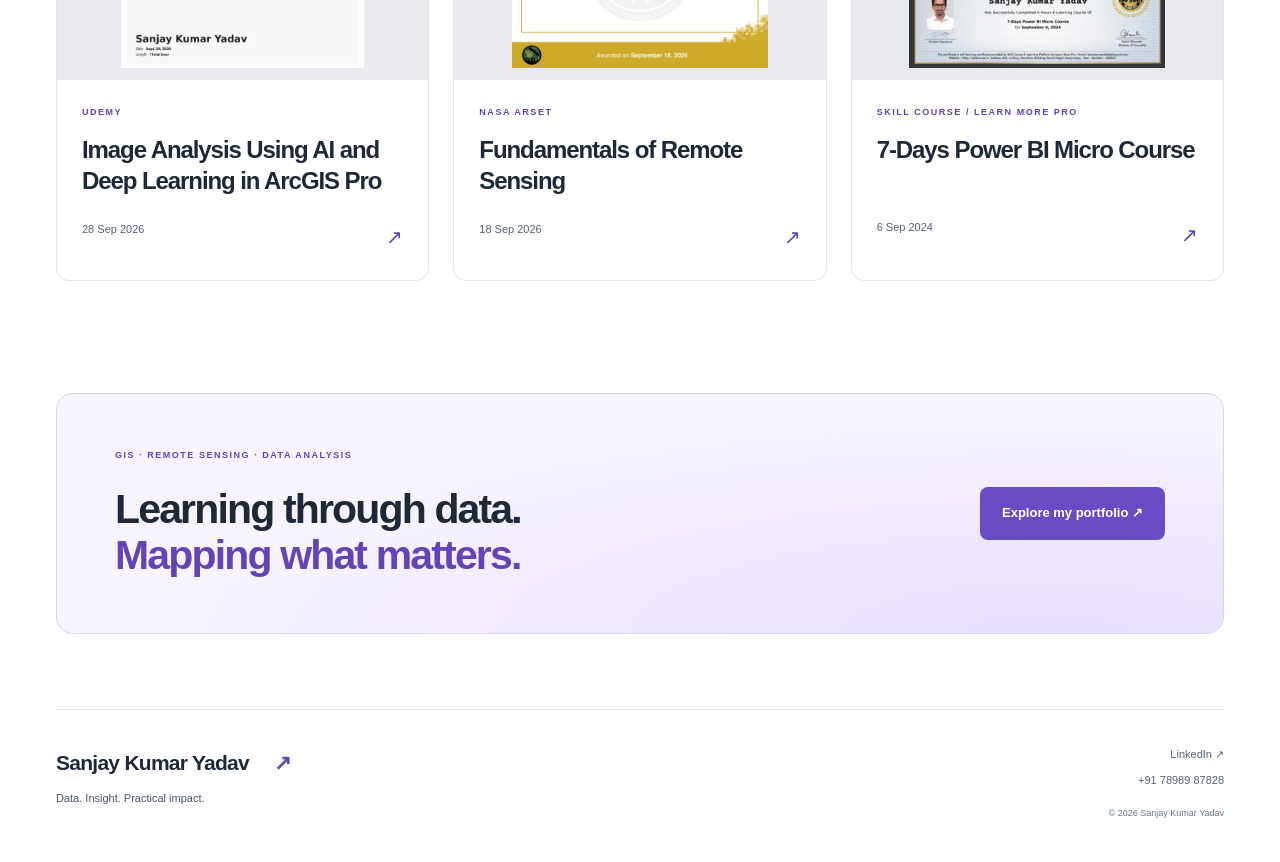
==== commit 3612f128: "Add WhatsApp WATI to homepage Data Collection and Management skills" ====
--- a/docs/index.html
+++ b/docs/index.html
@@ -34,7 +34,7 @@
 <div class="hero-signature"><span class="signature-mark" aria-hidden="true">✳</span><span>From reliable field data to <b>clear maps and practical reporting.</b></span></div>
 </div><div class="hero-art"><div class="portrait-stage"><span class="portrait-orbit orbit-one"></span><span class="portrait-orbit orbit-two"></span><span class="portrait-grid"></span><span class="portrait-corner">SKY / PORTFOLIO</span><img src="assets/portrait.webp" alt="Sanjay Kumar Yadav, GIS and data management professional" width="1122" height="1402" decoding="async" fetchpriority="high" srcset="assets/portrait-640.webp 640w, assets/portrait.webp 1122w" sizes="(max-width:760px) 90vw, 500px"><div class="portrait-name">Sanjay Kumar Yadav<span>GIS · Data · Remote Sensing</span></div></div><div class="floating-label label-analysis"><span class="badge-icon">▥</span><span>Data Analysis<b>Clarity in every insight</b></span></div><div class="floating-label label-gis"><span class="badge-icon">◎</span><span>GIS & Spatial Intelligence<b>A different perspective</b></span></div><div class="float-star" aria-hidden="true">✳</div></div></section>
 <div class="tools-strip"><div class="wrap"><span>TOOLS I WORK WITH</span><strong>Power BI</strong><strong>Excel</strong><strong>QGIS</strong><strong>ArcGIS</strong><strong>KoboToolbox</strong><strong>Google Earth Engine</strong><strong>Drone Imagery</strong><strong>Python</strong><strong>SQL</strong><strong>ODK</strong><strong>Microsoft Forms</strong><strong>Google Forms</strong></div></div>
-<section class="section wrap"><div class="section-head reveal"><div><p class="eyebrow">AREAS OF EXPERTISE</p><h2>My technical work.<br><em>One connected skill set.</em></h2></div><p>GIS, remote sensing, imagery analysis and reporting have shaped my technical background and ongoing learning.</p></div><div class="service-grid"><a class="service-card reveal" href="expertise.html#service-01"><div class="card-top"><span class="service-icon">▤</span><span>↗</span></div><span class="service-number">01 / SKILLS</span><h3>Data collection &amp; management</h3><p>Reliable data starts at the source.</p><div class="tags"><span>KoboToolbox</span><span>ODK</span><span>Google Forms</span><span>Microsoft Forms</span></div></a><a class="service-card reveal" href="expertise.html#service-02"><div class="card-top"><span class="service-icon">▥</span><span>↗</span></div><span class="service-number">02 / SKILLS</span><h3>Analysis &amp; visualization</h3><p>Data exploration and meaningful visual reporting.</p><div class="tags"><span>Power BI</span><span>Advanced Excel</span></div></a><a class="service-card reveal" href="expertise.html#service-03"><div class="card-top"><span class="service-icon">◎</span><span>↗</span></div><span class="service-number">03 / SKILLS</span><h3>GIS, remote sensing &amp; terrain</h3><p>Satellite, drone and terrain imagery analysis.</p><div class="tags"><span>QGIS</span><span>ArcGIS</span><span>DEM / DTM / DSM</span><span>Satellite Multispectral Imagery</span></div></a><a class="service-card reveal" href="expertise.html#service-04"><div class="card-top"><span class="service-icon">⌘</span><span>↗</span></div><span class="service-number">04 / SKILLS</span><h3>Digital systems &amp; web skills</h3><p>Web interfaces, data forms and information systems.</p><div class="tags"><span>Web Applications</span><span>Websites</span></div></a></div></section>
+<section class="section wrap"><div class="section-head reveal"><div><p class="eyebrow">AREAS OF EXPERTISE</p><h2>My technical work.<br><em>One connected skill set.</em></h2></div><p>GIS, remote sensing, imagery analysis and reporting have shaped my technical background and ongoing learning.</p></div><div class="service-grid"><a class="service-card reveal" href="expertise.html#service-01"><div class="card-top"><span class="service-icon">▤</span><span>↗</span></div><span class="service-number">01 / SKILLS</span><h3>Data collection &amp; management</h3><p>Reliable data starts at the source.</p><div class="tags"><span>KoboToolbox</span><span>ODK</span><span>Google Forms</span><span>Microsoft Forms</span><span>WhatsApp / WATI</span></div></a><a class="service-card reveal" href="expertise.html#service-02"><div class="card-top"><span class="service-icon">▥</span><span>↗</span></div><span class="service-number">02 / SKILLS</span><h3>Analysis &amp; visualization</h3><p>Data exploration and meaningful visual reporting.</p><div class="tags"><span>Power BI</span><span>Advanced Excel</span></div></a><a class="service-card reveal" href="expertise.html#service-03"><div class="card-top"><span class="service-icon">◎</span><span>↗</span></div><span class="service-number">03 / SKILLS</span><h3>GIS, remote sensing &amp; terrain</h3><p>Satellite, drone and terrain imagery analysis.</p><div class="tags"><span>QGIS</span><span>ArcGIS</span><span>DEM / DTM / DSM</span><span>Satellite Multispectral Imagery</span></div></a><a class="service-card reveal" href="expertise.html#service-04"><div class="card-top"><span class="service-icon">⌘</span><span>↗</span></div><span class="service-number">04 / SKILLS</span><h3>Digital systems &amp; web skills</h3><p>Web interfaces, data forms and information systems.</p><div class="tags"><span>Web Applications</span><span>Websites</span></div></a></div></section>
 
 <section class="section wrap portfolio-focus" aria-labelledby="portfolio-focus-heading"><div class="section-head"><div><p class="eyebrow">IMAGE &amp; TERRAIN ANALYSIS</p><h2 id="portfolio-focus-heading">From satellite scenes<br><em>to terrain patterns.</em></h2></div><p>Part of my geospatial toolkit is interpreting imagery across different platforms, spatial resolutions and landscape conditions.</p></div><div class="three-grid">
 <article class="plain-card"><p class="eyebrow">AGRICULTURAL INDICES</p><h3>Vegetation &amp; moisture indices</h3><p>Normalized Difference Vegetation Index, Enhanced Vegetation Index, Soil Adjusted Vegetation Index and other vegetation, chlorophyll and moisture indices.</p><a class="text-link" href="expertise.html#agri-indices">View all 12 index names ↗</a></article>
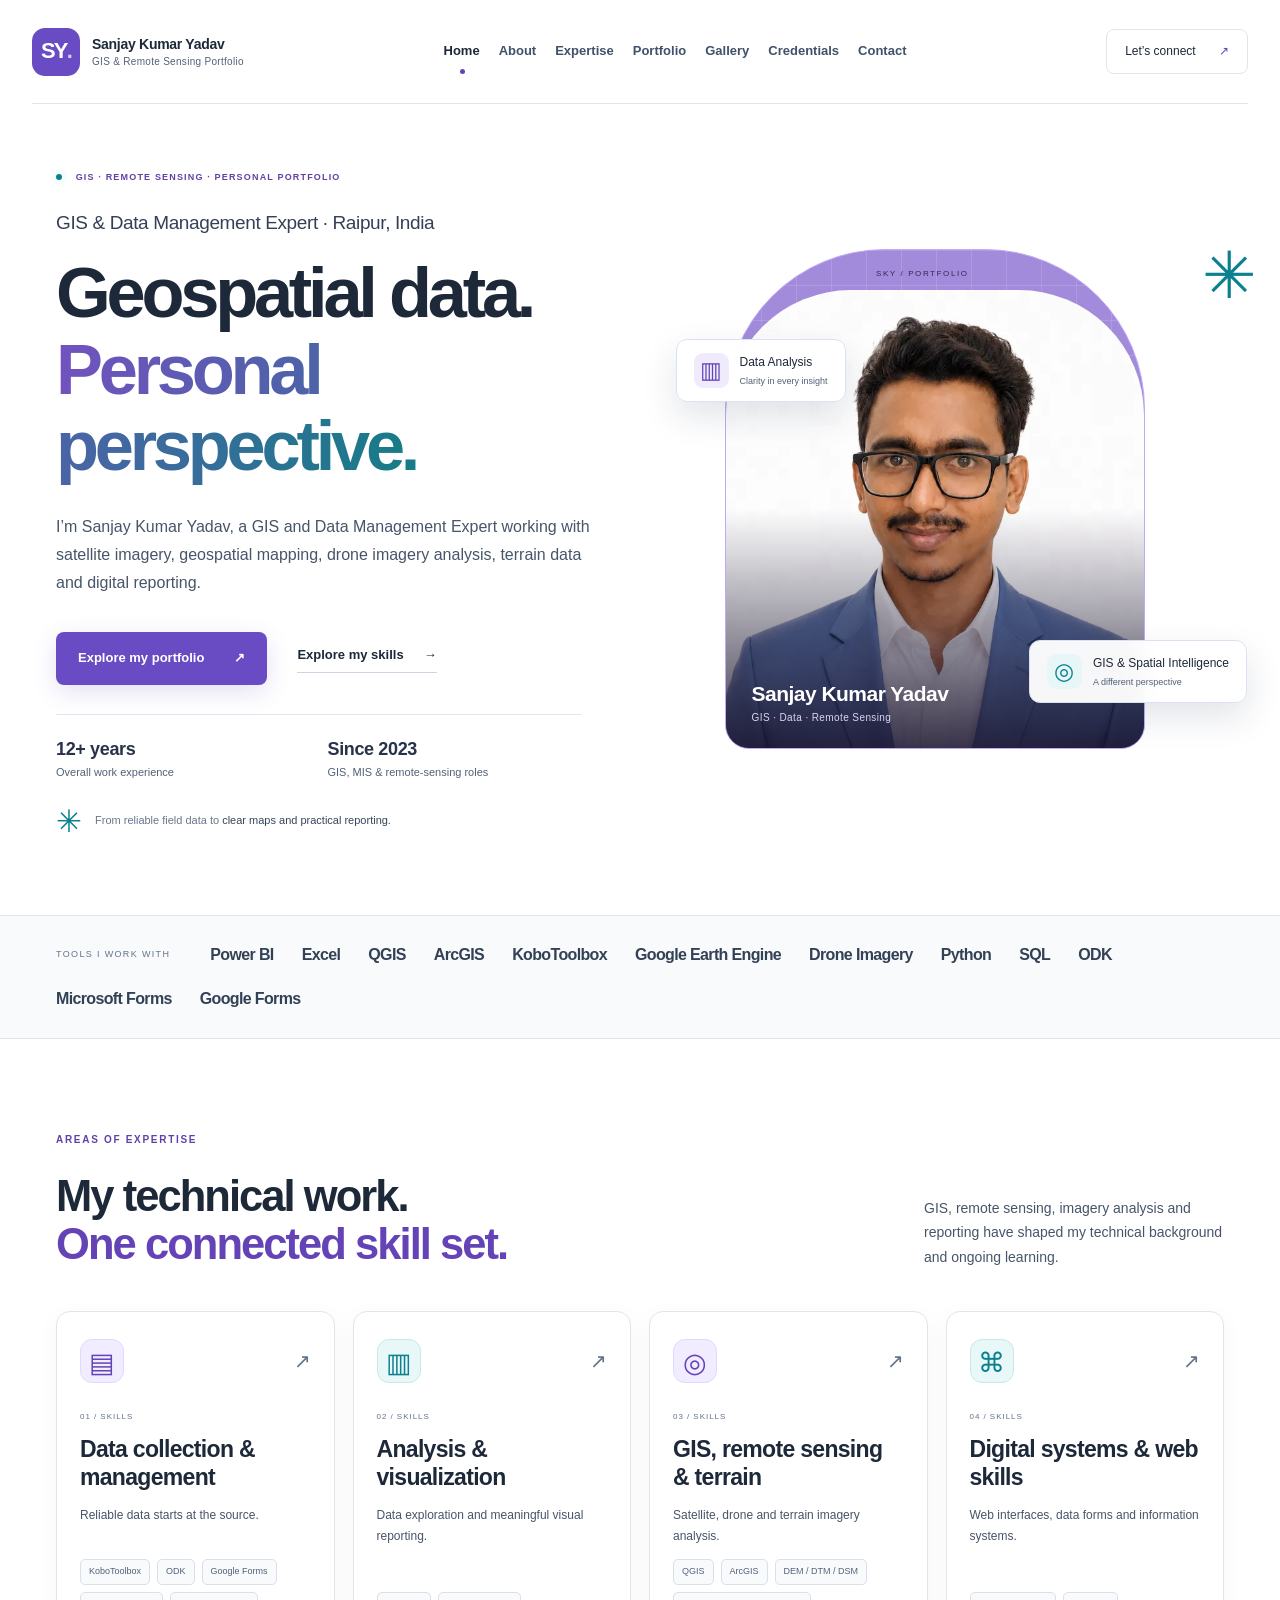
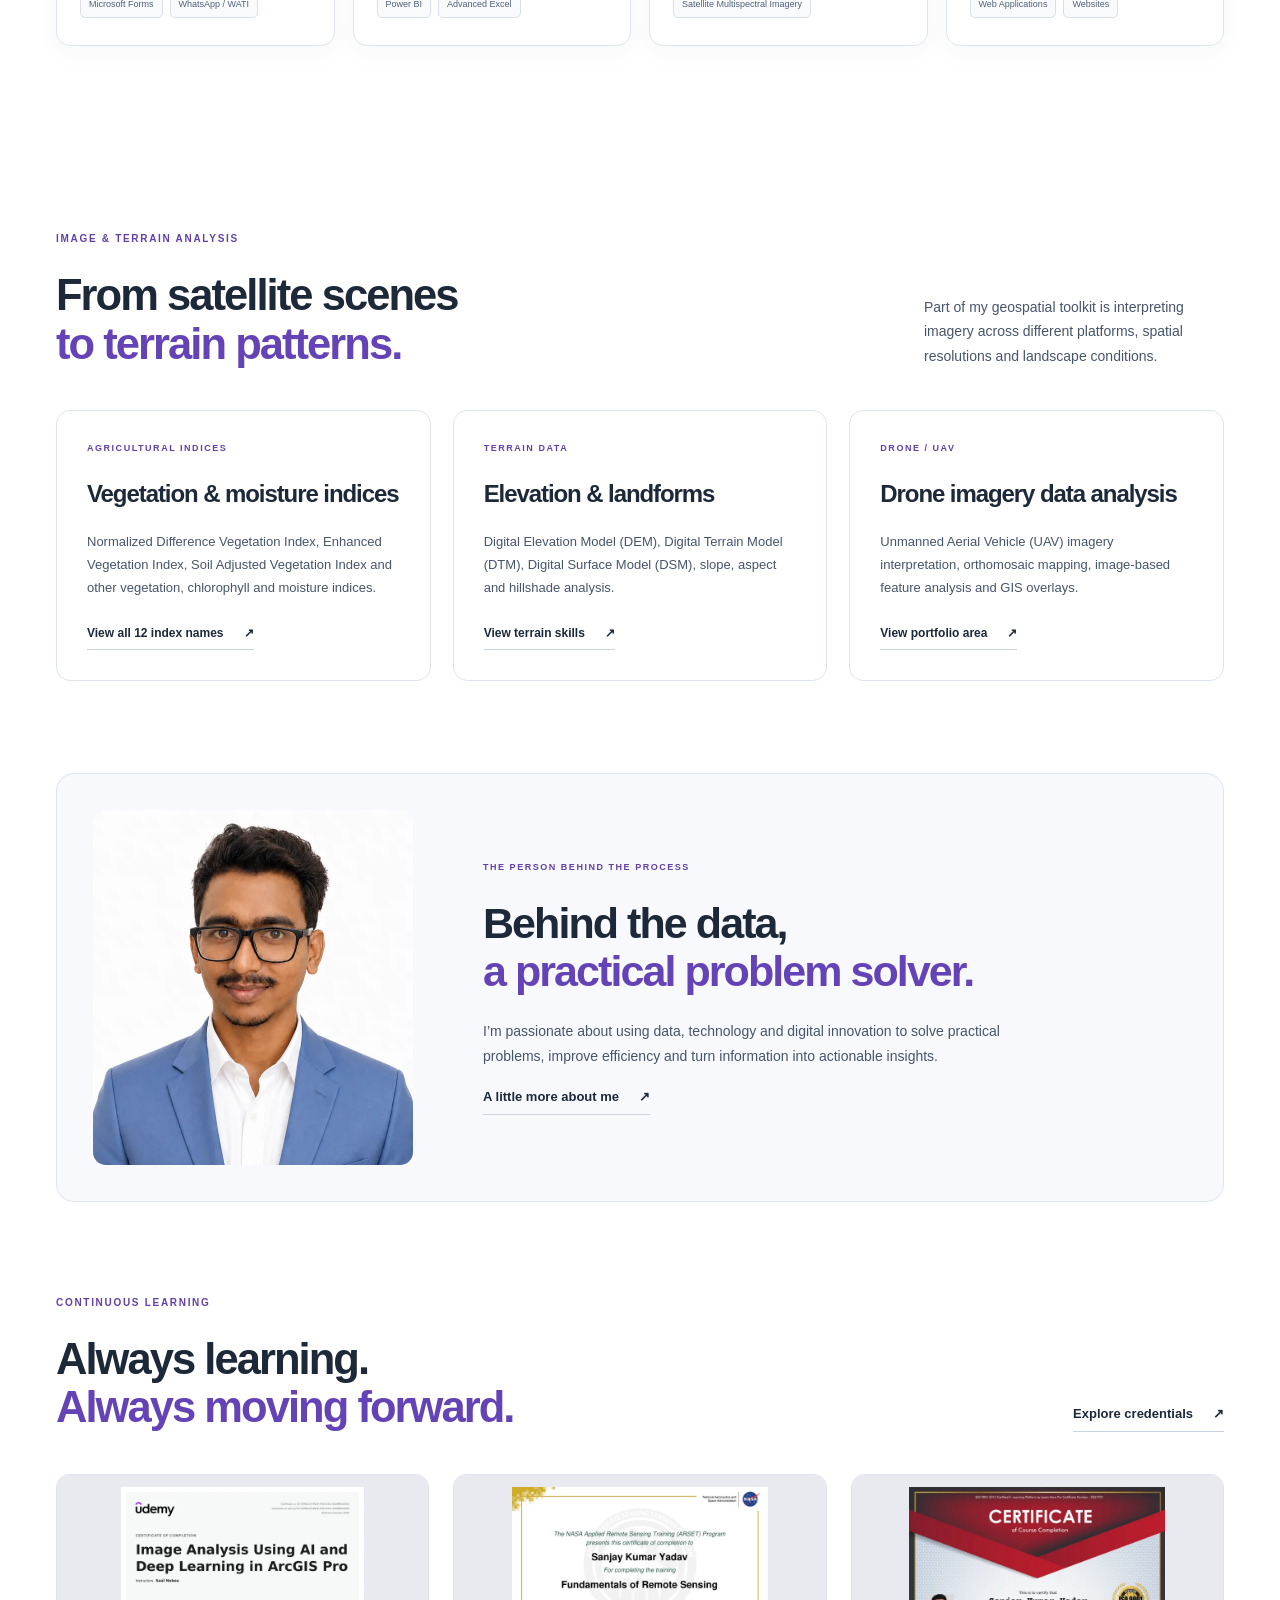
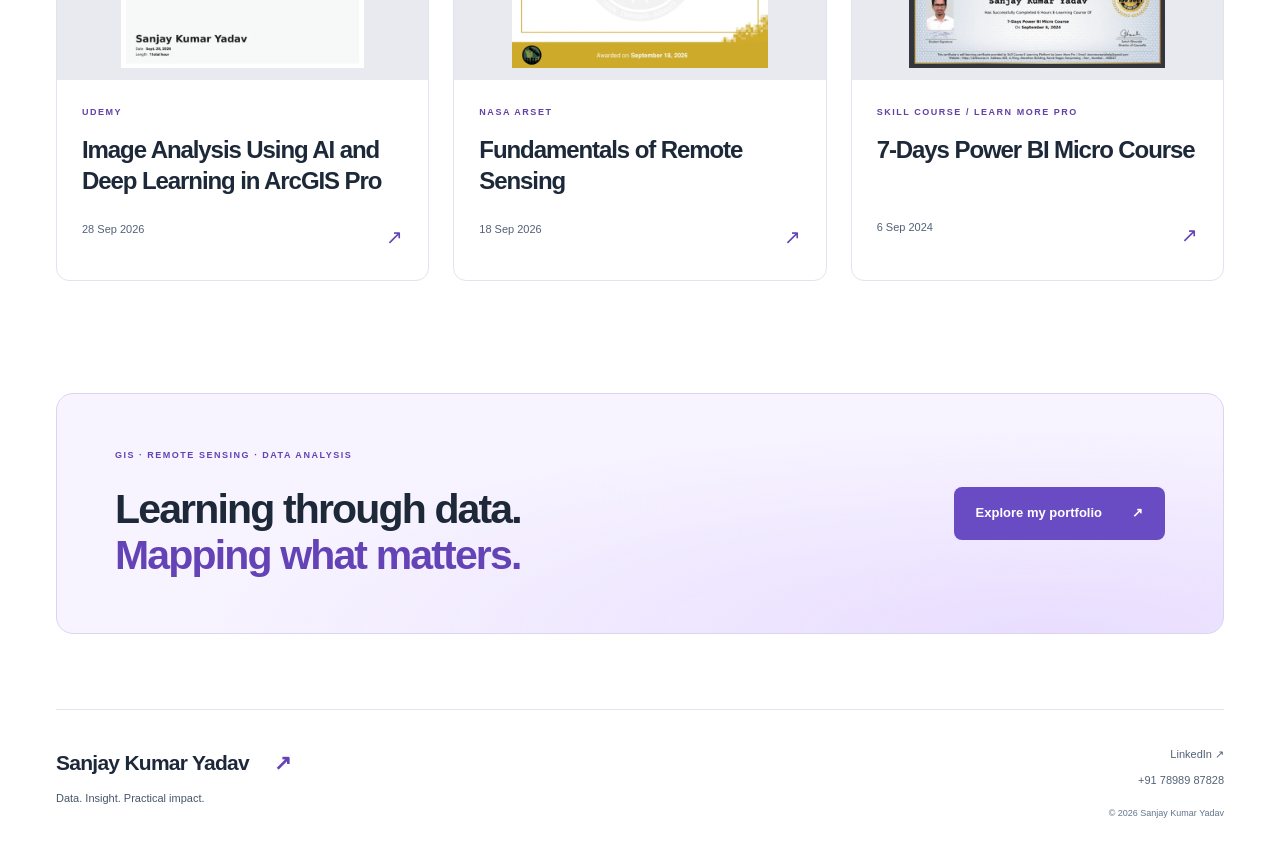
==== commit f080795f: "Scope floating icon animations to the homepage and mark decorative link arrows" ====
--- a/docs/index.html
+++ b/docs/index.html
@@ -22,7 +22,7 @@
 <link rel="stylesheet" href="assets/style.css">
 <script src="assets/site.js" defer></script>
 <script type="application/ld+json">{"@context":"https://schema.org","@type":"Person","name":"Sanjay Kumar Yadav","jobTitle":"GIS and Data Management Expert","description":"GIS, remote sensing, MIS, data management, reporting and digital solutions professional","address":{"@type":"PostalAddress","addressLocality":"Raipur","addressRegion":"Chhattisgarh","addressCountry":"IN"},"worksFor":{"@type":"Organization","name":"Chhattisgarh Agricon Samiti"},"alumniOf":[],"knowsAbout":["Geographic information systems","Remote sensing","Data analysis","Dashboard development","Digital data collection"],"sameAs":["https://www.linkedin.com/in/sanjay-yadav94"],"url":"https://sanjayyadaw94-coder.github.io/sky.in/"}</script></head>
-<body><a class="skip" href="#main">Skip to content</a><header class="header"><a class="brand" href="index.html" aria-label="Sanjay Kumar Yadav home"><span class="monogram">SY<span>.</span></span><span>Sanjay Kumar Yadav<b>GIS &amp; Remote Sensing Portfolio</b></span></a><button type="button" class="menu-button" aria-expanded="false" aria-controls="navigation">Menu <span>☰</span></button><nav id="navigation" aria-label="Main navigation"><a href="index.html" aria-current="page">Home</a><a href="about.html">About</a><a href="expertise.html">Expertise</a><a href="projects.html">Portfolio</a><a href="gallery.html">Gallery</a><a href="credentials.html">Credentials</a><a href="contact.html">Contact</a></nav><a class="header-contact" href="contact.html">Let’s connect <span>↗</span></a></header>
+<body class="home-page"><a class="skip" href="#main">Skip to content</a><header class="header"><a class="brand" href="index.html" aria-label="Sanjay Kumar Yadav home"><span class="monogram">SY<span>.</span></span><span>Sanjay Kumar Yadav<b>GIS &amp; Remote Sensing Portfolio</b></span></a><button type="button" class="menu-button" aria-expanded="false" aria-controls="navigation">Menu <span>☰</span></button><nav id="navigation" aria-label="Main navigation"><a href="index.html" aria-current="page">Home</a><a href="about.html">About</a><a href="expertise.html">Expertise</a><a href="projects.html">Portfolio</a><a href="gallery.html">Gallery</a><a href="credentials.html">Credentials</a><a href="contact.html">Contact</a></nav><a class="header-contact" href="contact.html">Let’s connect <span>↗</span></a></header>
 <main id="main">
 <section class="hero wrap"><div class="hero-copy">
 <p class="eyebrow"><span class="status-dot" aria-hidden="true"></span> GIS · REMOTE SENSING · PERSONAL PORTFOLIO</p>
@@ -37,10 +37,10 @@
 <section class="section wrap"><div class="section-head reveal"><div><p class="eyebrow">AREAS OF EXPERTISE</p><h2>My technical work.<br><em>One connected skill set.</em></h2></div><p>GIS, remote sensing, imagery analysis and reporting have shaped my technical background and ongoing learning.</p></div><div class="service-grid"><a class="service-card reveal" href="expertise.html#service-01"><div class="card-top"><span class="service-icon">▤</span><span>↗</span></div><span class="service-number">01 / SKILLS</span><h3>Data collection &amp; management</h3><p>Reliable data starts at the source.</p><div class="tags"><span>KoboToolbox</span><span>ODK</span><span>Google Forms</span><span>Microsoft Forms</span><span>WhatsApp / WATI</span></div></a><a class="service-card reveal" href="expertise.html#service-02"><div class="card-top"><span class="service-icon">▥</span><span>↗</span></div><span class="service-number">02 / SKILLS</span><h3>Analysis &amp; visualization</h3><p>Data exploration and meaningful visual reporting.</p><div class="tags"><span>Power BI</span><span>Advanced Excel</span></div></a><a class="service-card reveal" href="expertise.html#service-03"><div class="card-top"><span class="service-icon">◎</span><span>↗</span></div><span class="service-number">03 / SKILLS</span><h3>GIS, remote sensing &amp; terrain</h3><p>Satellite, drone and terrain imagery analysis.</p><div class="tags"><span>QGIS</span><span>ArcGIS</span><span>DEM / DTM / DSM</span><span>Satellite Multispectral Imagery</span></div></a><a class="service-card reveal" href="expertise.html#service-04"><div class="card-top"><span class="service-icon">⌘</span><span>↗</span></div><span class="service-number">04 / SKILLS</span><h3>Digital systems &amp; web skills</h3><p>Web interfaces, data forms and information systems.</p><div class="tags"><span>Web Applications</span><span>Websites</span></div></a></div></section>
 
 <section class="section wrap portfolio-focus" aria-labelledby="portfolio-focus-heading"><div class="section-head"><div><p class="eyebrow">IMAGE &amp; TERRAIN ANALYSIS</p><h2 id="portfolio-focus-heading">From satellite scenes<br><em>to terrain patterns.</em></h2></div><p>Part of my geospatial toolkit is interpreting imagery across different platforms, spatial resolutions and landscape conditions.</p></div><div class="three-grid">
-<article class="plain-card"><p class="eyebrow">AGRICULTURAL INDICES</p><h3>Vegetation &amp; moisture indices</h3><p>Normalized Difference Vegetation Index, Enhanced Vegetation Index, Soil Adjusted Vegetation Index and other vegetation, chlorophyll and moisture indices.</p><a class="text-link" href="expertise.html#agri-indices">View all 12 index names ↗</a></article>
-<article class="plain-card"><p class="eyebrow">TERRAIN DATA</p><h3>Elevation &amp; landforms</h3><p>Digital Elevation Model (DEM), Digital Terrain Model (DTM), Digital Surface Model (DSM), slope, aspect and hillshade analysis.</p><a class="text-link" href="expertise.html#sensors-terrain">View terrain skills ↗</a></article>
-<article class="plain-card"><p class="eyebrow">DRONE / UAV</p><h3>Drone imagery data analysis</h3><p>Unmanned Aerial Vehicle (UAV) imagery interpretation, orthomosaic mapping, image-based feature analysis and GIS overlays.</p><a class="text-link" href="projects.html#drone-imagery">View portfolio area ↗</a></article>
+<article class="plain-card"><p class="eyebrow">AGRICULTURAL INDICES</p><h3>Vegetation &amp; moisture indices</h3><p>Normalized Difference Vegetation Index, Enhanced Vegetation Index, Soil Adjusted Vegetation Index and other vegetation, chlorophyll and moisture indices.</p><a class="text-link" href="expertise.html#agri-indices">View all 12 index names <span class="home-inline-icon" aria-hidden="true">↗</span></a></article>
+<article class="plain-card"><p class="eyebrow">TERRAIN DATA</p><h3>Elevation &amp; landforms</h3><p>Digital Elevation Model (DEM), Digital Terrain Model (DTM), Digital Surface Model (DSM), slope, aspect and hillshade analysis.</p><a class="text-link" href="expertise.html#sensors-terrain">View terrain skills <span class="home-inline-icon" aria-hidden="true">↗</span></a></article>
+<article class="plain-card"><p class="eyebrow">DRONE / UAV</p><h3>Drone imagery data analysis</h3><p>Unmanned Aerial Vehicle (UAV) imagery interpretation, orthomosaic mapping, image-based feature analysis and GIS overlays.</p><a class="text-link" href="projects.html#drone-imagery">View portfolio area <span class="home-inline-icon" aria-hidden="true">↗</span></a></article>
 </div></section>
 <section class="about-band wrap reveal"><img src="assets/portrait.webp" alt="Sanjay Kumar Yadav" width="360" height="430" loading="lazy" decoding="async" srcset="assets/portrait-640.webp 640w, assets/portrait.webp 1122w" sizes="(max-width:760px) 90vw, 500px"><div><p class="eyebrow">THE PERSON BEHIND THE PROCESS</p><h2>Behind the data,<br><em>a practical problem solver.</em></h2><p>I’m passionate about using data, technology and digital innovation to solve practical problems, improve efficiency and turn information into actionable insights.</p><a class="text-link" href="about.html">A little more about me <span>↗</span></a></div><span class="vertical-word" aria-hidden="true">CONNECT THE DOTS</span></section>
-<section class="section wrap"><div class="section-head"><div><p class="eyebrow">CONTINUOUS LEARNING</p><h2>Always learning.<br><em>Always moving forward.</em></h2></div><a class="text-link" href="credentials.html">Explore credentials ↗</a></div><div class="credential-mini"><a class="mini-credential reveal" href="credentials.html#ai-gis-credential"><img src="assets/certificates/thumbs/image-analysis-using-ai-and-deep-learning-in-arcgis-pro.webp" alt="Image Analysis Using AI and Deep Learning in ArcGIS Pro certificate" width="560" height="380" loading="lazy"><div><p class="eyebrow">Udemy</p><h3>Image Analysis Using AI and Deep Learning in ArcGIS Pro</h3><span>28 Sep 2026 <b>↗</b></span></div></a><a class="mini-credential reveal" href="credentials.html#fundamentals-remote-sensing"><img src="assets/certificates/thumbs/fundamentals-of-remote-sensing.webp" alt="Fundamentals of Remote Sensing certificate" width="560" height="380" loading="lazy"><div><p class="eyebrow">NASA ARSET</p><h3>Fundamentals of Remote Sensing</h3><span>18 Sep 2026 <b>↗</b></span></div></a><a class="mini-credential reveal" href="credentials.html#power-bi-micro-course"><img src="assets/certificates/thumbs/7-days-power-bi-micro-course.webp" alt="7-Days Power BI Micro Course certificate" width="560" height="380" loading="lazy"><div><p class="eyebrow">Skill Course / Learn More Pro</p><h3>7-Days Power BI Micro Course</h3><span>6 Sep 2024 <b>↗</b></span></div></a></div></section>
-<section class="cta wrap reveal"><div><p class="eyebrow">GIS · REMOTE SENSING · DATA ANALYSIS</p><h2>Learning through data.<br><em>Mapping what matters.</em></h2></div><a class="button light" href="projects.html">Explore my portfolio ↗</a></section></main><footer class="wrap footer"><div><a class="footer-name" href="index.html">Sanjay Kumar Yadav<span>↗</span></a><p>Data. Insight. Practical impact.</p></div><div><a href="https://www.linkedin.com/in/sanjay-yadav94" target="_blank" rel="noopener noreferrer">LinkedIn ↗</a><a href="tel:+917898987828">+91 78989 87828</a><small>© 2026 Sanjay Kumar Yadav</small></div></footer></body></html>
+<section class="section wrap"><div class="section-head"><div><p class="eyebrow">CONTINUOUS LEARNING</p><h2>Always learning.<br><em>Always moving forward.</em></h2></div><a class="text-link" href="credentials.html">Explore credentials <span class="home-inline-icon" aria-hidden="true">↗</span></a></div><div class="credential-mini"><a class="mini-credential reveal" href="credentials.html#ai-gis-credential"><img src="assets/certificates/thumbs/image-analysis-using-ai-and-deep-learning-in-arcgis-pro.webp" alt="Image Analysis Using AI and Deep Learning in ArcGIS Pro certificate" width="560" height="380" loading="lazy"><div><p class="eyebrow">Udemy</p><h3>Image Analysis Using AI and Deep Learning in ArcGIS Pro</h3><span>28 Sep 2026 <b>↗</b></span></div></a><a class="mini-credential reveal" href="credentials.html#fundamentals-remote-sensing"><img src="assets/certificates/thumbs/fundamentals-of-remote-sensing.webp" alt="Fundamentals of Remote Sensing certificate" width="560" height="380" loading="lazy"><div><p class="eyebrow">NASA ARSET</p><h3>Fundamentals of Remote Sensing</h3><span>18 Sep 2026 <b>↗</b></span></div></a><a class="mini-credential reveal" href="credentials.html#power-bi-micro-course"><img src="assets/certificates/thumbs/7-days-power-bi-micro-course.webp" alt="7-Days Power BI Micro Course certificate" width="560" height="380" loading="lazy"><div><p class="eyebrow">Skill Course / Learn More Pro</p><h3>7-Days Power BI Micro Course</h3><span>6 Sep 2024 <b>↗</b></span></div></a></div></section>
+<section class="cta wrap reveal"><div><p class="eyebrow">GIS · REMOTE SENSING · DATA ANALYSIS</p><h2>Learning through data.<br><em>Mapping what matters.</em></h2></div><a class="button light" href="projects.html">Explore my portfolio <span class="home-inline-icon" aria-hidden="true">↗</span></a></section></main><footer class="wrap footer"><div><a class="footer-name" href="index.html">Sanjay Kumar Yadav<span>↗</span></a><p>Data. Insight. Practical impact.</p></div><div><a href="https://www.linkedin.com/in/sanjay-yadav94" target="_blank" rel="noopener noreferrer">LinkedIn <span class="home-inline-icon" aria-hidden="true">↗</span></a><a href="tel:+917898987828">+91 78989 87828</a><small>© 2026 Sanjay Kumar Yadav</small></div></footer></body></html>
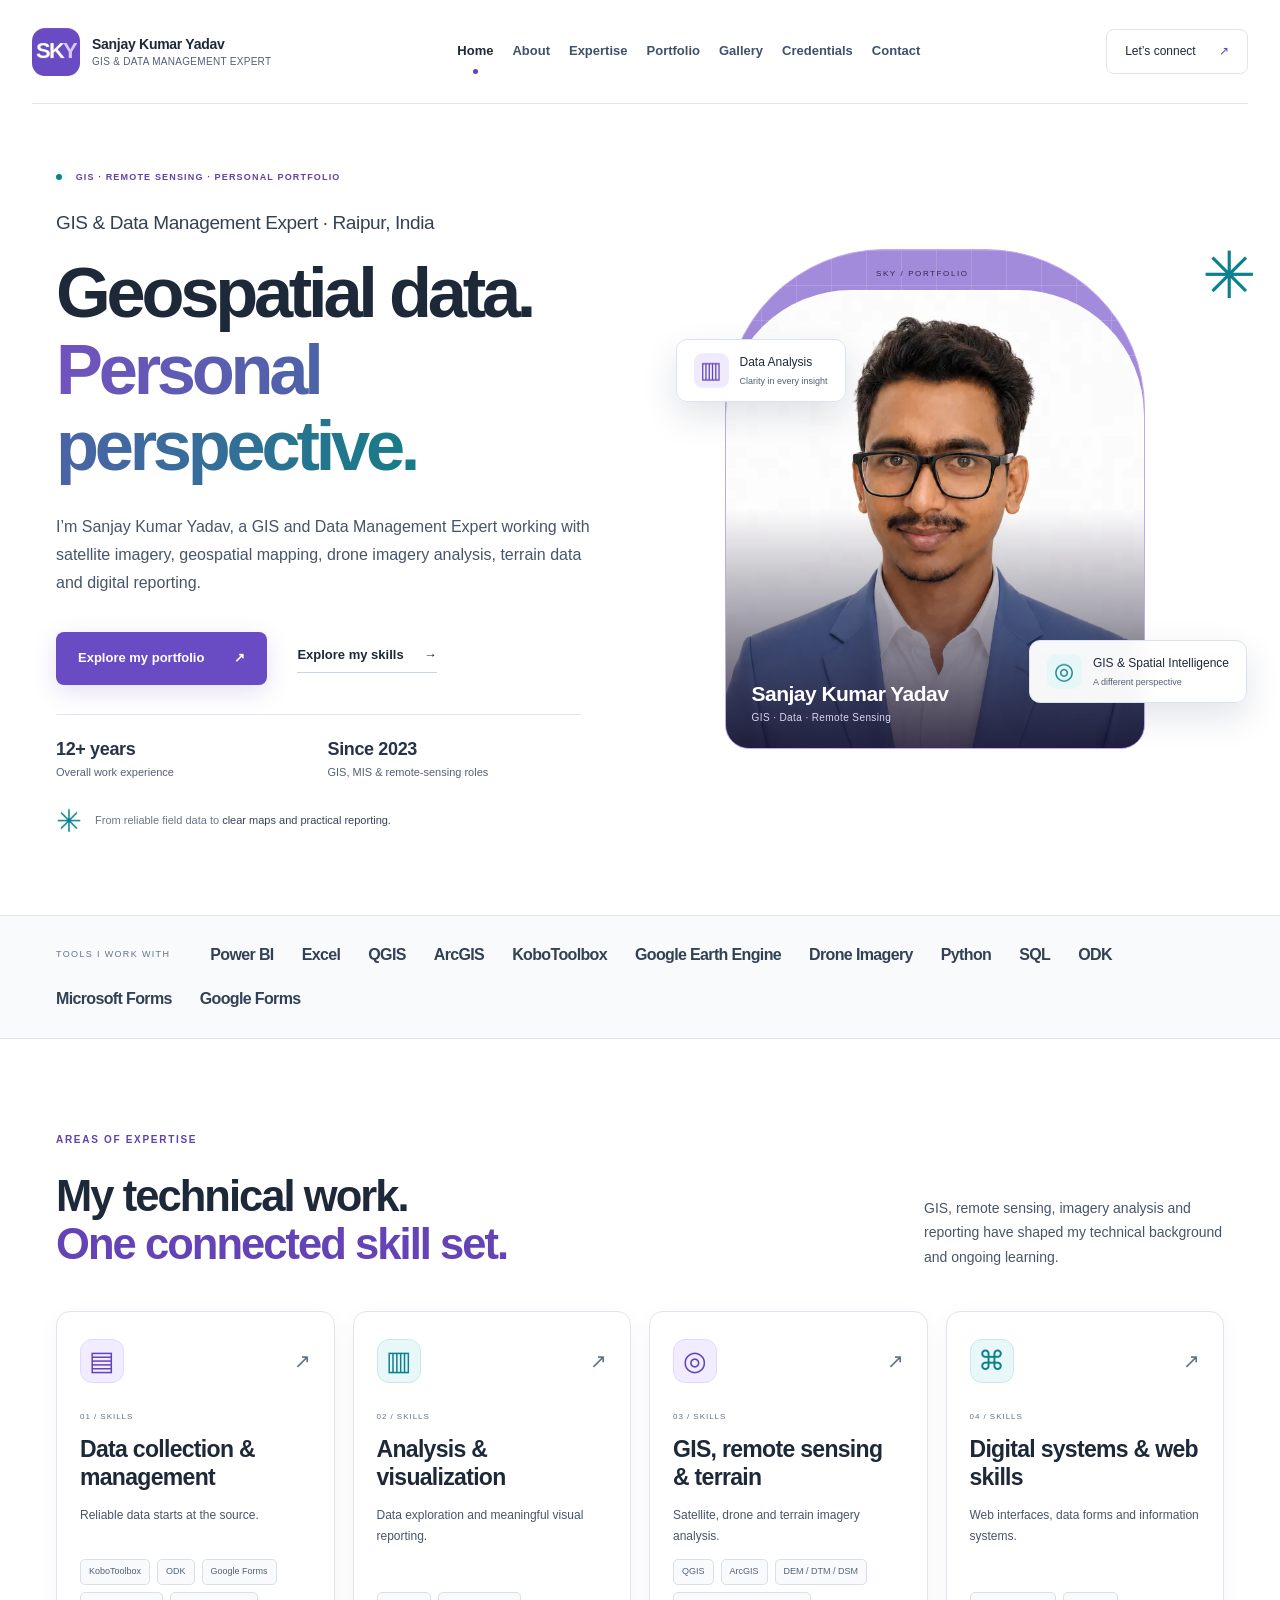
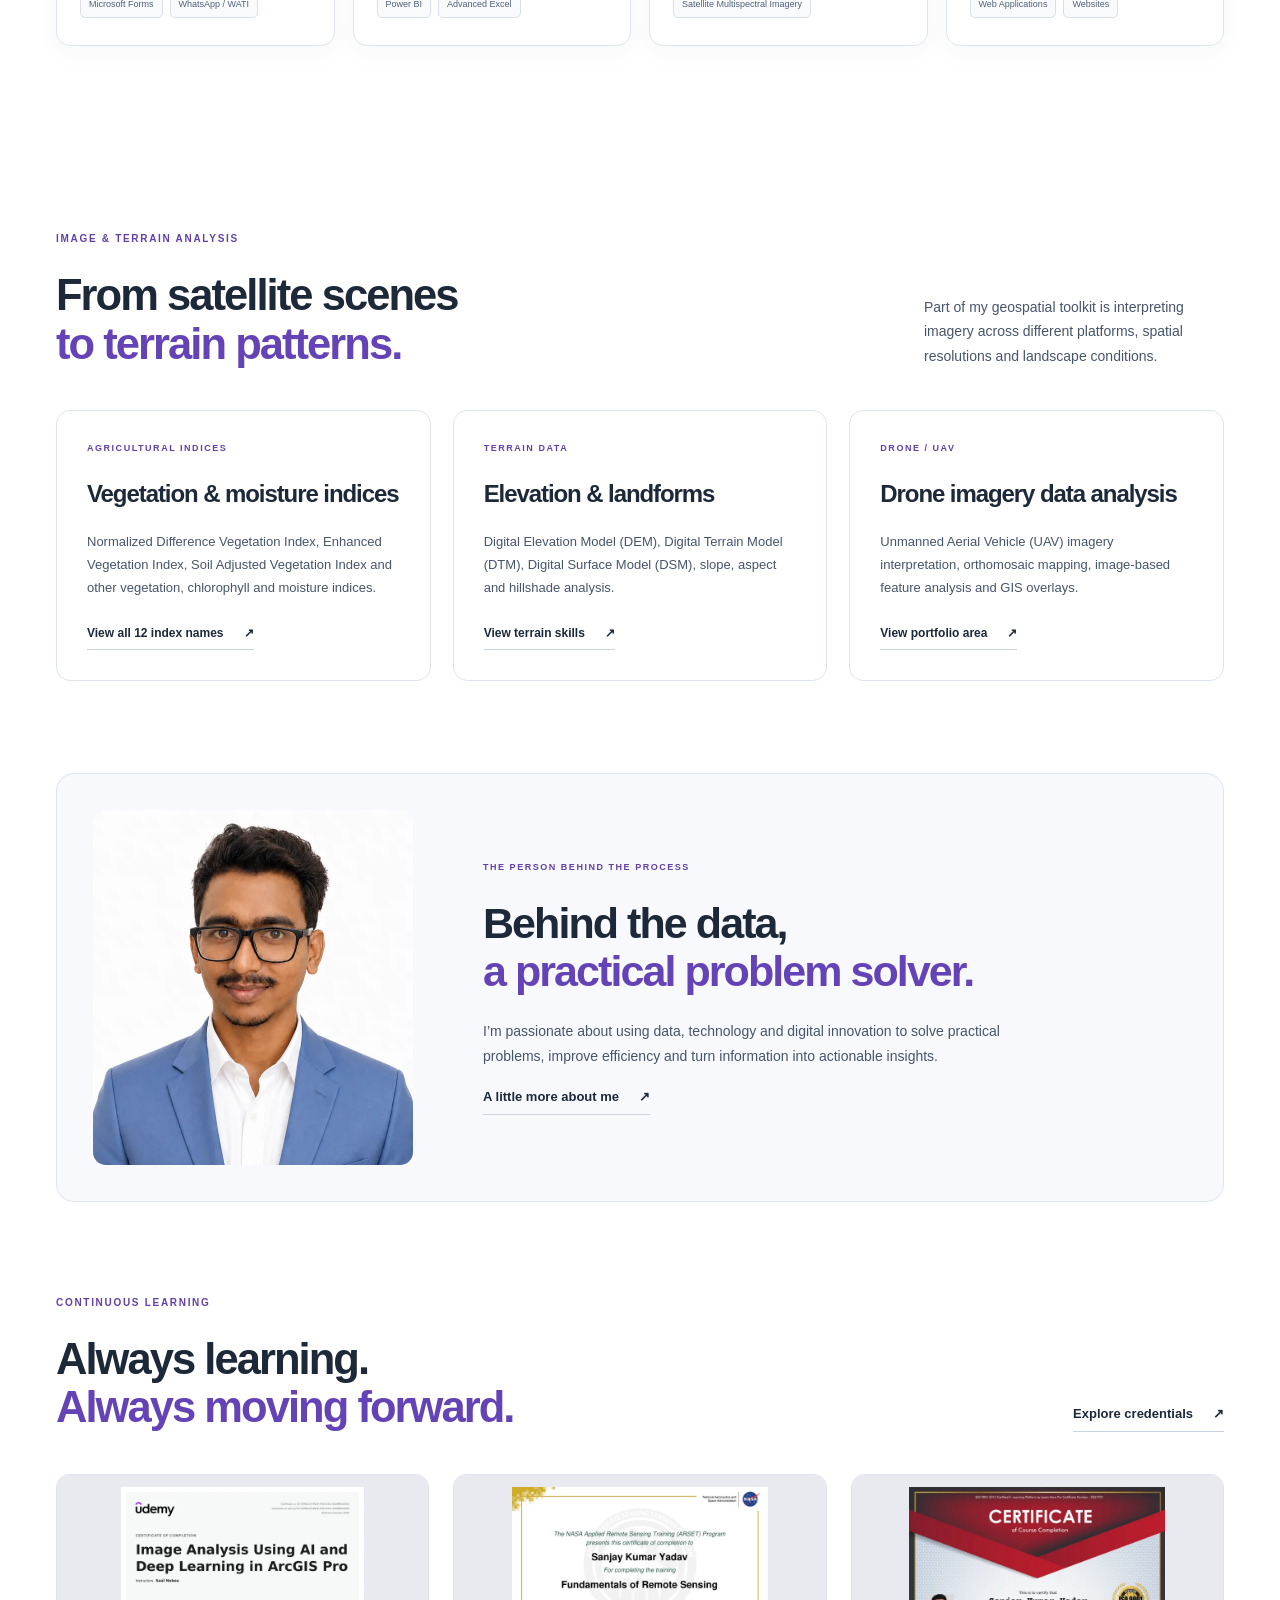
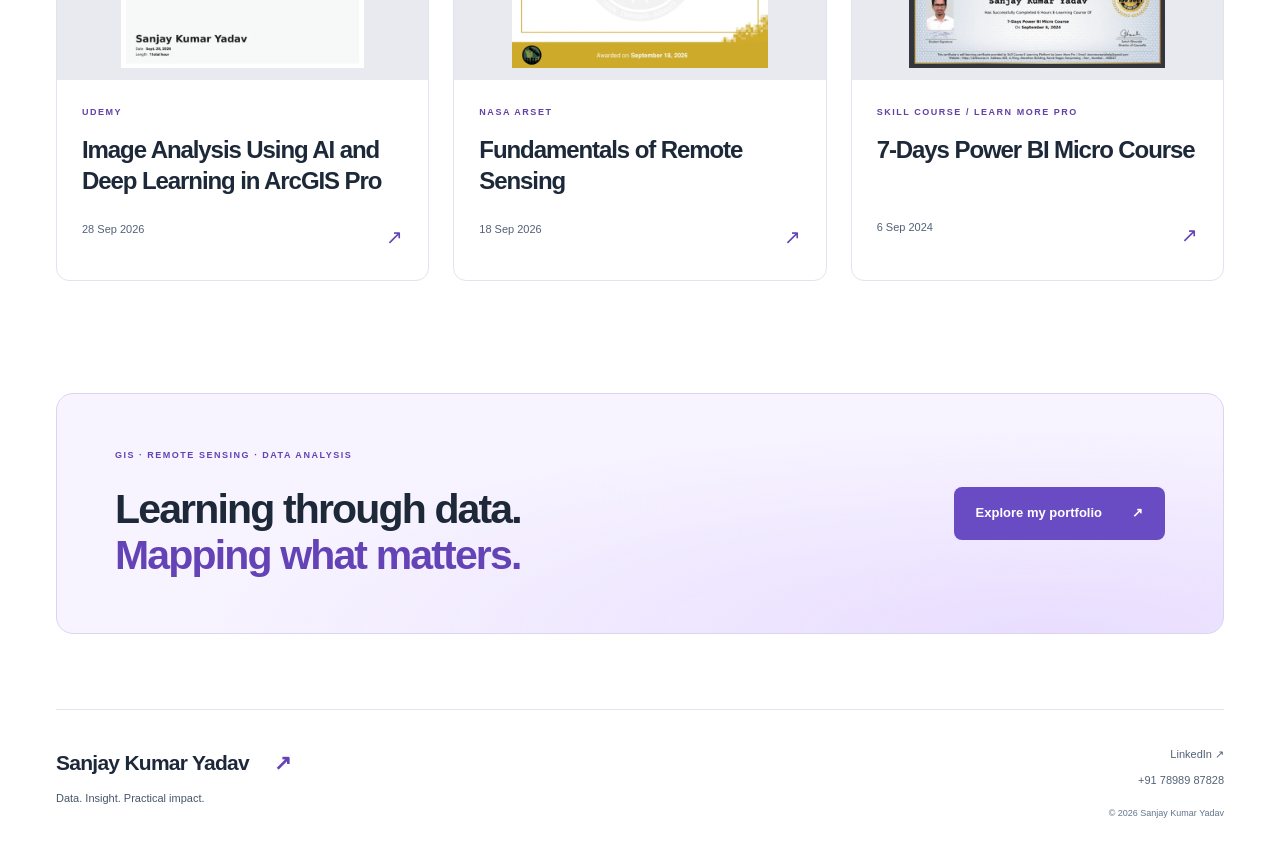
==== commit 9ca3da0e: "Update portfolio header to SKY and GIS & Data Management Expert" ====
--- a/docs/index.html
+++ b/docs/index.html
@@ -22,7 +22,7 @@
 <link rel="stylesheet" href="assets/style.css">
 <script src="assets/site.js" defer></script>
 <script type="application/ld+json">{"@context":"https://schema.org","@type":"Person","name":"Sanjay Kumar Yadav","jobTitle":"GIS and Data Management Expert","description":"GIS, remote sensing, MIS, data management, reporting and digital solutions professional","address":{"@type":"PostalAddress","addressLocality":"Raipur","addressRegion":"Chhattisgarh","addressCountry":"IN"},"worksFor":{"@type":"Organization","name":"Chhattisgarh Agricon Samiti"},"alumniOf":[],"knowsAbout":["Geographic information systems","Remote sensing","Data analysis","Dashboard development","Digital data collection"],"sameAs":["https://www.linkedin.com/in/sanjay-yadav94"],"url":"https://sanjayyadaw94-coder.github.io/sky.in/"}</script></head>
-<body class="home-page"><a class="skip" href="#main">Skip to content</a><header class="header"><a class="brand" href="index.html" aria-label="Sanjay Kumar Yadav home"><span class="monogram">SY<span>.</span></span><span>Sanjay Kumar Yadav<b>GIS &amp; Remote Sensing Portfolio</b></span></a><button type="button" class="menu-button" aria-expanded="false" aria-controls="navigation">Menu <span>☰</span></button><nav id="navigation" aria-label="Main navigation"><a href="index.html" aria-current="page">Home</a><a href="about.html">About</a><a href="expertise.html">Expertise</a><a href="projects.html">Portfolio</a><a href="gallery.html">Gallery</a><a href="credentials.html">Credentials</a><a href="contact.html">Contact</a></nav><a class="header-contact" href="contact.html">Let’s connect <span>↗</span></a></header>
+<body class="home-page"><a class="skip" href="#main">Skip to content</a><header class="header"><a class="brand" href="index.html" aria-label="Sanjay Kumar Yadav home"><span class="monogram">SK<span>Y</span></span><span>Sanjay Kumar Yadav<b>GIS &amp; DATA MANAGEMENT EXPERT</b></span></a><button type="button" class="menu-button" aria-expanded="false" aria-controls="navigation">Menu <span>☰</span></button><nav id="navigation" aria-label="Main navigation"><a href="index.html" aria-current="page">Home</a><a href="about.html">About</a><a href="expertise.html">Expertise</a><a href="projects.html">Portfolio</a><a href="gallery.html">Gallery</a><a href="credentials.html">Credentials</a><a href="contact.html">Contact</a></nav><a class="header-contact" href="contact.html">Let’s connect <span>↗</span></a></header>
 <main id="main">
 <section class="hero wrap"><div class="hero-copy">
 <p class="eyebrow"><span class="status-dot" aria-hidden="true"></span> GIS · REMOTE SENSING · PERSONAL PORTFOLIO</p>
--- a/docs/assets/style.css
+++ b/docs/assets/style.css
@@ -672,3 +672,72 @@
 @keyframes indexIconFloat { 0%,100%{transform:translateY(0)} 50%{transform:translateY(-6px)} }
 @media(max-width:760px) { .index-name-card { min-height:118px; } .index-card-name { font-size:15px; } .index-card-use { font-size:13px; } }
 @media(prefers-reduced-motion:reduce) { .index-float-icon { animation:none; transform:none; } }
+
+
+/* Homepage floating icons: gentle motion, independent of link/card hover transforms */
+@keyframes homeIconBob {
+  0%, 100% { translate: 0 0; }
+  50% { translate: 0 -6px; }
+}
+@keyframes homeIconGlow {
+  0%, 100% { box-shadow: 0 0 0 4px rgba(11,129,144,.10); }
+  50% { box-shadow: 0 0 0 7px rgba(11,129,144,.05); }
+}
+.home-page .monogram,
+.home-page .hero-signature .signature-mark,
+.home-page .badge-icon,
+.home-page .service-icon,
+.home-page .card-top > span:last-child,
+.home-page .home-inline-icon,
+.home-page .header-contact > span,
+.home-page .menu-button > span,
+.home-page .mini-credential div > span b,
+.home-page .float-star {
+  display: inline-flex;
+  align-items: center;
+  justify-content: center;
+  translate: 0 0;
+  animation: homeIconBob 4.2s ease-in-out infinite;
+  animation-delay: var(--home-icon-delay, 0s);
+  will-change: translate;
+}
+.home-page .monogram { --home-icon-delay: -.6s; }
+.home-page .hero-signature .signature-mark { --home-icon-delay: -1.8s; }
+.home-page .floating-label.label-analysis .badge-icon { --home-icon-delay: -1s; }
+.home-page .floating-label.label-gis .badge-icon { --home-icon-delay: -2.4s; }
+.home-page .service-card:nth-child(1) .service-icon,
+.home-page .service-card:nth-child(1) .card-top > span:last-child { --home-icon-delay: 0s; }
+.home-page .service-card:nth-child(2) .service-icon,
+.home-page .service-card:nth-child(2) .card-top > span:last-child { --home-icon-delay: -1.1s; }
+.home-page .service-card:nth-child(3) .service-icon,
+.home-page .service-card:nth-child(3) .card-top > span:last-child { --home-icon-delay: -2.2s; }
+.home-page .service-card:nth-child(4) .service-icon,
+.home-page .service-card:nth-child(4) .card-top > span:last-child { --home-icon-delay: -3.3s; }
+.home-page .home-inline-icon { --home-icon-delay: -1.5s; }
+.home-page .header-contact > span { --home-icon-delay: -.7s; }
+.home-page .menu-button > span { --home-icon-delay: -1.2s; }
+.home-page .mini-credential:nth-child(1) div > span b { --home-icon-delay: -.3s; }
+.home-page .mini-credential:nth-child(2) div > span b { --home-icon-delay: -1.5s; }
+.home-page .mini-credential:nth-child(3) div > span b { --home-icon-delay: -2.7s; }
+.home-page .float-star {
+  --home-icon-delay: -2s;
+  animation: rotate 30s linear infinite, homeIconBob 4.2s ease-in-out infinite;
+}
+.home-page .status-dot { animation: homeIconGlow 3.6s ease-in-out infinite; }
+@media (prefers-reduced-motion: reduce) {
+  .home-page .monogram,
+  .home-page .hero-signature .signature-mark,
+  .home-page .badge-icon,
+  .home-page .service-icon,
+  .home-page .card-top > span:last-child,
+  .home-page .home-inline-icon,
+  .home-page .header-contact > span,
+  .home-page .menu-button > span,
+  .home-page .mini-credential div > span b,
+  .home-page .float-star,
+  .home-page .status-dot {
+    animation: none !important;
+    translate: none;
+    will-change: auto;
+  }
+}
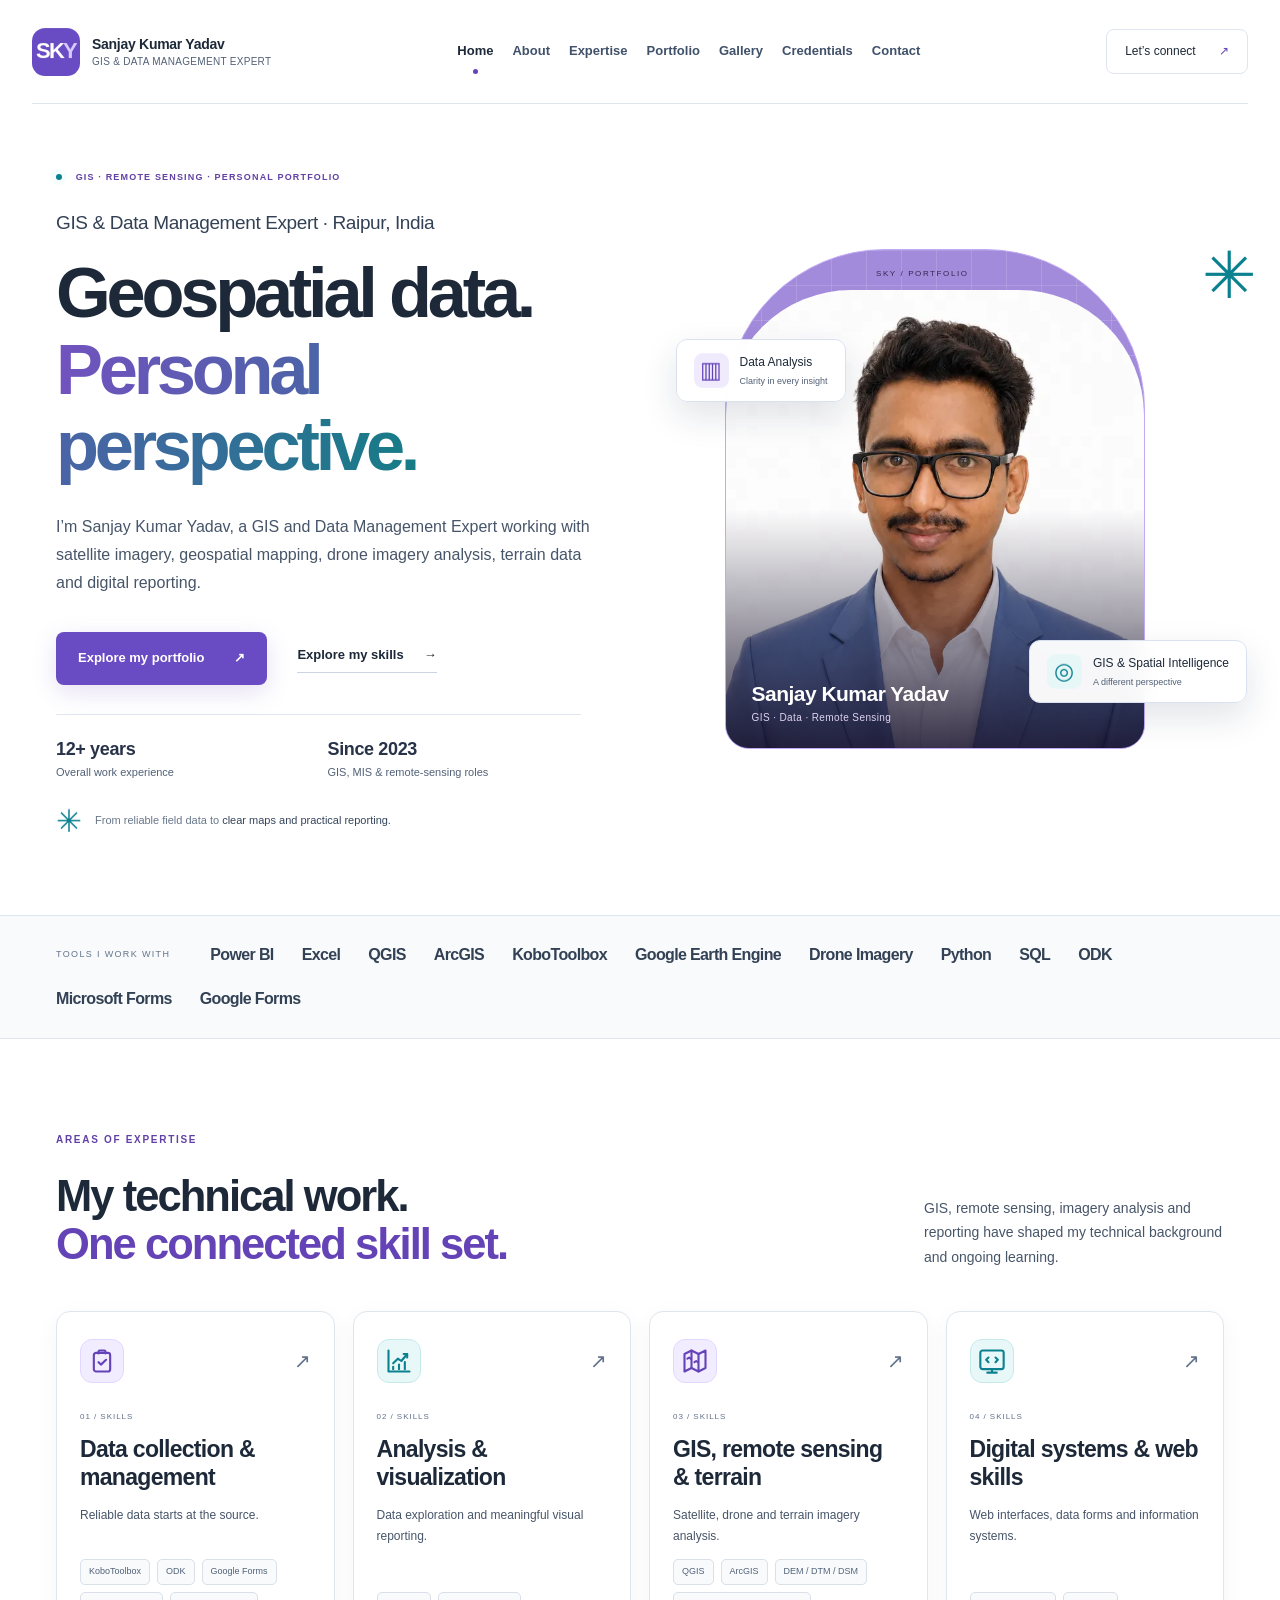
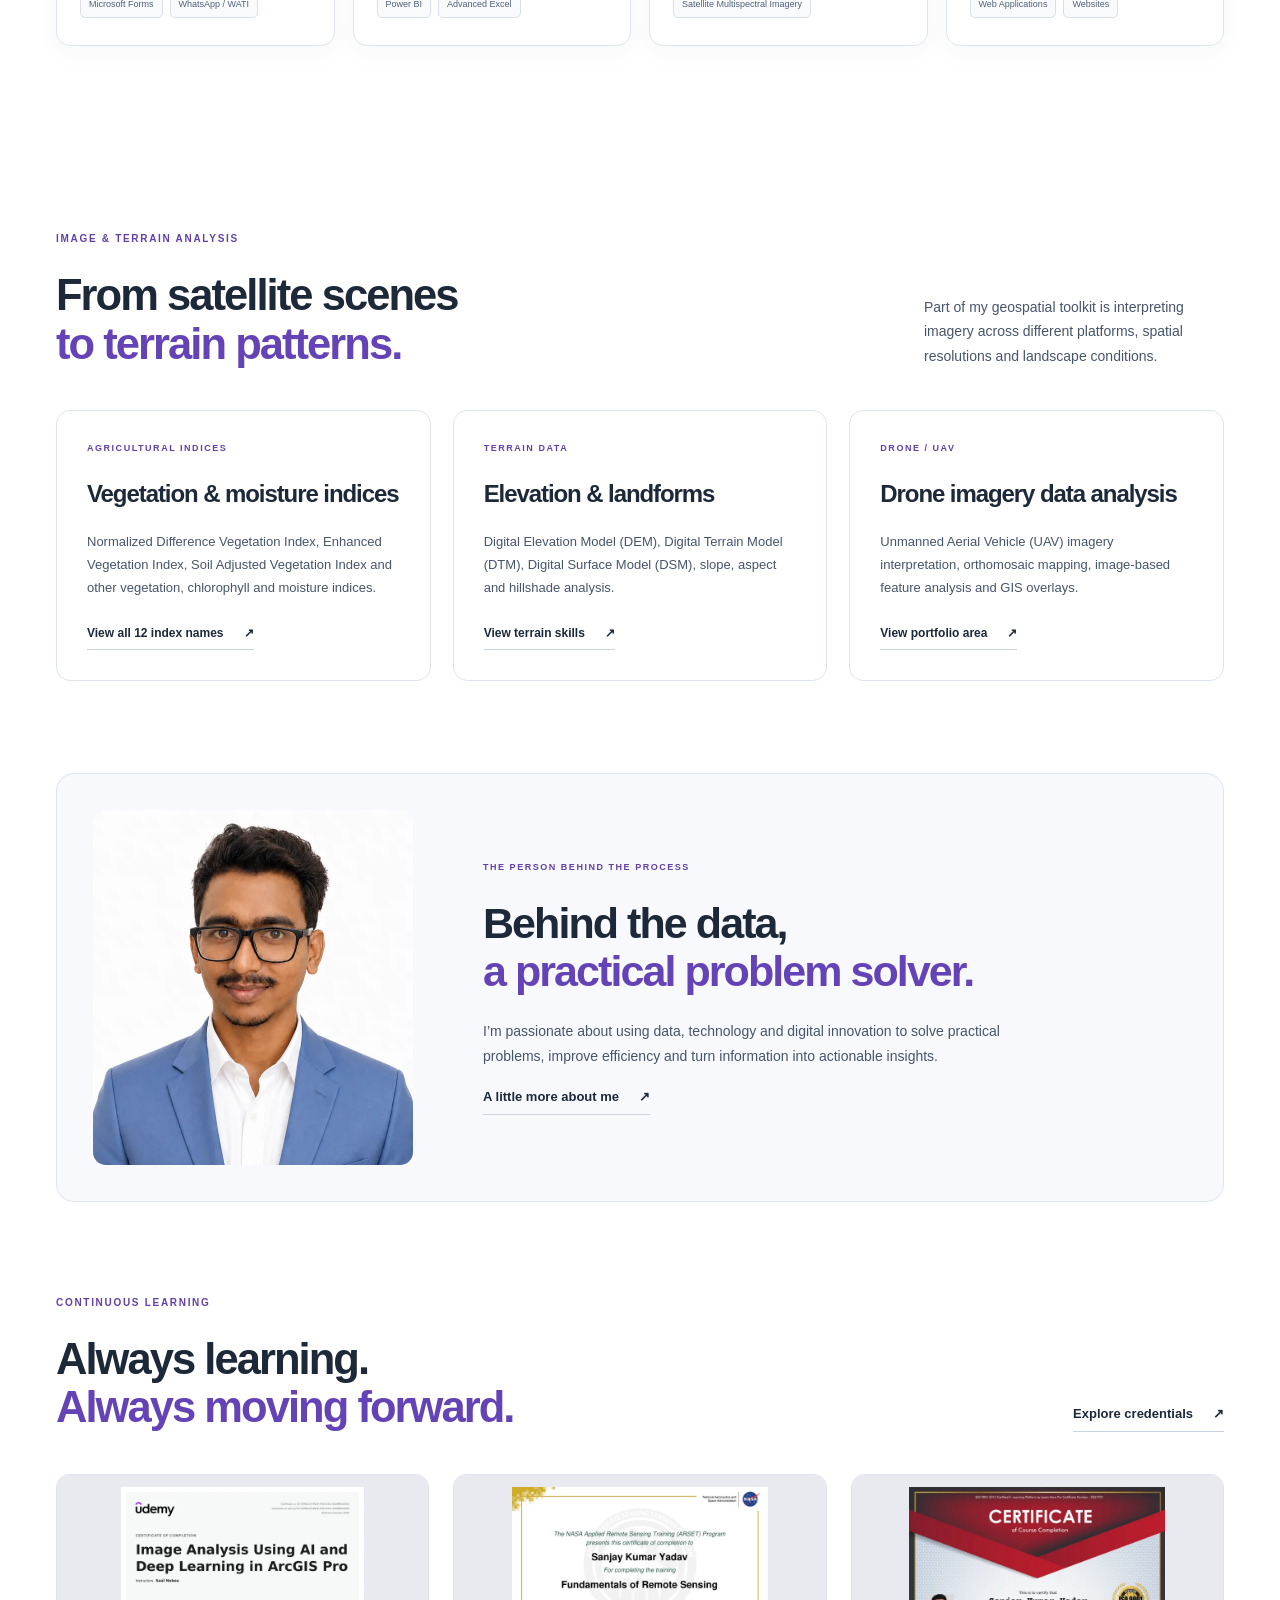
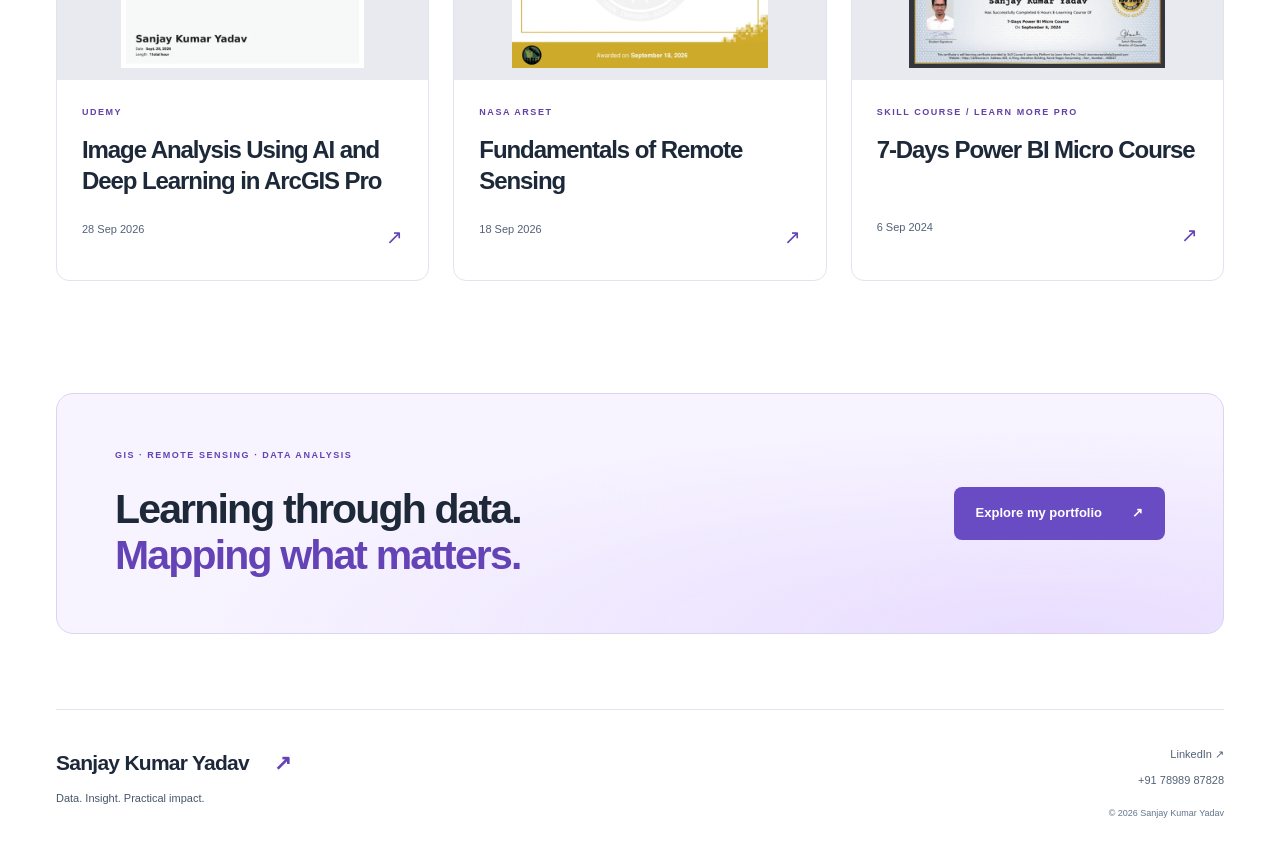
==== commit 31952539: "Replace four homepage skill glyphs with crisp accessible modern SVG icons" ====
--- a/docs/index.html
+++ b/docs/index.html
@@ -34,7 +34,7 @@
 <div class="hero-signature"><span class="signature-mark" aria-hidden="true">✳</span><span>From reliable field data to <b>clear maps and practical reporting.</b></span></div>
 </div><div class="hero-art"><div class="portrait-stage"><span class="portrait-orbit orbit-one"></span><span class="portrait-orbit orbit-two"></span><span class="portrait-grid"></span><span class="portrait-corner">SKY / PORTFOLIO</span><img src="assets/portrait.webp" alt="Sanjay Kumar Yadav, GIS and data management professional" width="1122" height="1402" decoding="async" fetchpriority="high" srcset="assets/portrait-640.webp 640w, assets/portrait.webp 1122w" sizes="(max-width:760px) 90vw, 500px"><div class="portrait-name">Sanjay Kumar Yadav<span>GIS · Data · Remote Sensing</span></div></div><div class="floating-label label-analysis"><span class="badge-icon">▥</span><span>Data Analysis<b>Clarity in every insight</b></span></div><div class="floating-label label-gis"><span class="badge-icon">◎</span><span>GIS & Spatial Intelligence<b>A different perspective</b></span></div><div class="float-star" aria-hidden="true">✳</div></div></section>
 <div class="tools-strip"><div class="wrap"><span>TOOLS I WORK WITH</span><strong>Power BI</strong><strong>Excel</strong><strong>QGIS</strong><strong>ArcGIS</strong><strong>KoboToolbox</strong><strong>Google Earth Engine</strong><strong>Drone Imagery</strong><strong>Python</strong><strong>SQL</strong><strong>ODK</strong><strong>Microsoft Forms</strong><strong>Google Forms</strong></div></div>
-<section class="section wrap"><div class="section-head reveal"><div><p class="eyebrow">AREAS OF EXPERTISE</p><h2>My technical work.<br><em>One connected skill set.</em></h2></div><p>GIS, remote sensing, imagery analysis and reporting have shaped my technical background and ongoing learning.</p></div><div class="service-grid"><a class="service-card reveal" href="expertise.html#service-01"><div class="card-top"><span class="service-icon">▤</span><span>↗</span></div><span class="service-number">01 / SKILLS</span><h3>Data collection &amp; management</h3><p>Reliable data starts at the source.</p><div class="tags"><span>KoboToolbox</span><span>ODK</span><span>Google Forms</span><span>Microsoft Forms</span><span>WhatsApp / WATI</span></div></a><a class="service-card reveal" href="expertise.html#service-02"><div class="card-top"><span class="service-icon">▥</span><span>↗</span></div><span class="service-number">02 / SKILLS</span><h3>Analysis &amp; visualization</h3><p>Data exploration and meaningful visual reporting.</p><div class="tags"><span>Power BI</span><span>Advanced Excel</span></div></a><a class="service-card reveal" href="expertise.html#service-03"><div class="card-top"><span class="service-icon">◎</span><span>↗</span></div><span class="service-number">03 / SKILLS</span><h3>GIS, remote sensing &amp; terrain</h3><p>Satellite, drone and terrain imagery analysis.</p><div class="tags"><span>QGIS</span><span>ArcGIS</span><span>DEM / DTM / DSM</span><span>Satellite Multispectral Imagery</span></div></a><a class="service-card reveal" href="expertise.html#service-04"><div class="card-top"><span class="service-icon">⌘</span><span>↗</span></div><span class="service-number">04 / SKILLS</span><h3>Digital systems &amp; web skills</h3><p>Web interfaces, data forms and information systems.</p><div class="tags"><span>Web Applications</span><span>Websites</span></div></a></div></section>
+<section class="section wrap"><div class="section-head reveal"><div><p class="eyebrow">AREAS OF EXPERTISE</p><h2>My technical work.<br><em>One connected skill set.</em></h2></div><p>GIS, remote sensing, imagery analysis and reporting have shaped my technical background and ongoing learning.</p></div><div class="service-grid"><a class="service-card reveal" href="expertise.html#service-01"><div class="card-top"><span class="service-icon" aria-hidden="true"><svg class="skill-icon-svg" xmlns="http://www.w3.org/2000/svg" width="28" height="28" viewBox="0 0 24 24" fill="none" stroke="currentColor" stroke-width="1.8" stroke-linecap="round" stroke-linejoin="round" focusable="false"><rect x="5" y="5" width="14" height="16" rx="2"/><path d="M9 5.5V4a1 1 0 0 1 1-1h4a1 1 0 0 1 1 1v1.5"/><path d="m9 13 2.1 2.1L15.5 11"/></svg></span><span>↗</span></div><span class="service-number">01 / SKILLS</span><h3>Data collection &amp; management</h3><p>Reliable data starts at the source.</p><div class="tags"><span>KoboToolbox</span><span>ODK</span><span>Google Forms</span><span>Microsoft Forms</span><span>WhatsApp / WATI</span></div></a><a class="service-card reveal" href="expertise.html#service-02"><div class="card-top"><span class="service-icon" aria-hidden="true"><svg class="skill-icon-svg" xmlns="http://www.w3.org/2000/svg" width="28" height="28" viewBox="0 0 24 24" fill="none" stroke="currentColor" stroke-width="1.8" stroke-linecap="round" stroke-linejoin="round" focusable="false"><path d="M3 3v18h18"/><path d="m7 14 4-4 3 2 5-6"/><path d="M16 6h3v3"/><path d="M7 17v2M12 15v4M17 13v6"/></svg></span><span>↗</span></div><span class="service-number">02 / SKILLS</span><h3>Analysis &amp; visualization</h3><p>Data exploration and meaningful visual reporting.</p><div class="tags"><span>Power BI</span><span>Advanced Excel</span></div></a><a class="service-card reveal" href="expertise.html#service-03"><div class="card-top"><span class="service-icon" aria-hidden="true"><svg class="skill-icon-svg" xmlns="http://www.w3.org/2000/svg" width="28" height="28" viewBox="0 0 24 24" fill="none" stroke="currentColor" stroke-width="1.8" stroke-linecap="round" stroke-linejoin="round" focusable="false"><path d="m3 6 6-3 6 3 6-3v15l-6 3-6-3-6 3V6Z"/><path d="M9 3v15M15 6v15"/><path d="m5.5 10 1.5-1 1.5 1.2M11.5 13 13 12l1.5 1"/></svg></span><span>↗</span></div><span class="service-number">03 / SKILLS</span><h3>GIS, remote sensing &amp; terrain</h3><p>Satellite, drone and terrain imagery analysis.</p><div class="tags"><span>QGIS</span><span>ArcGIS</span><span>DEM / DTM / DSM</span><span>Satellite Multispectral Imagery</span></div></a><a class="service-card reveal" href="expertise.html#service-04"><div class="card-top"><span class="service-icon" aria-hidden="true"><svg class="skill-icon-svg" xmlns="http://www.w3.org/2000/svg" width="28" height="28" viewBox="0 0 24 24" fill="none" stroke="currentColor" stroke-width="1.8" stroke-linecap="round" stroke-linejoin="round" focusable="false"><rect x="2" y="3" width="20" height="16" rx="2"/><path d="M8 22h8M12 19v3"/><path d="m9 9-2 2 2 2m6-4 2 2-2 2"/></svg></span><span>↗</span></div><span class="service-number">04 / SKILLS</span><h3>Digital systems &amp; web skills</h3><p>Web interfaces, data forms and information systems.</p><div class="tags"><span>Web Applications</span><span>Websites</span></div></a></div></section>
 
 <section class="section wrap portfolio-focus" aria-labelledby="portfolio-focus-heading"><div class="section-head"><div><p class="eyebrow">IMAGE &amp; TERRAIN ANALYSIS</p><h2 id="portfolio-focus-heading">From satellite scenes<br><em>to terrain patterns.</em></h2></div><p>Part of my geospatial toolkit is interpreting imagery across different platforms, spatial resolutions and landscape conditions.</p></div><div class="three-grid">
 <article class="plain-card"><p class="eyebrow">AGRICULTURAL INDICES</p><h3>Vegetation &amp; moisture indices</h3><p>Normalized Difference Vegetation Index, Enhanced Vegetation Index, Soil Adjusted Vegetation Index and other vegetation, chlorophyll and moisture indices.</p><a class="text-link" href="expertise.html#agri-indices">View all 12 index names <span class="home-inline-icon" aria-hidden="true">↗</span></a></article>
